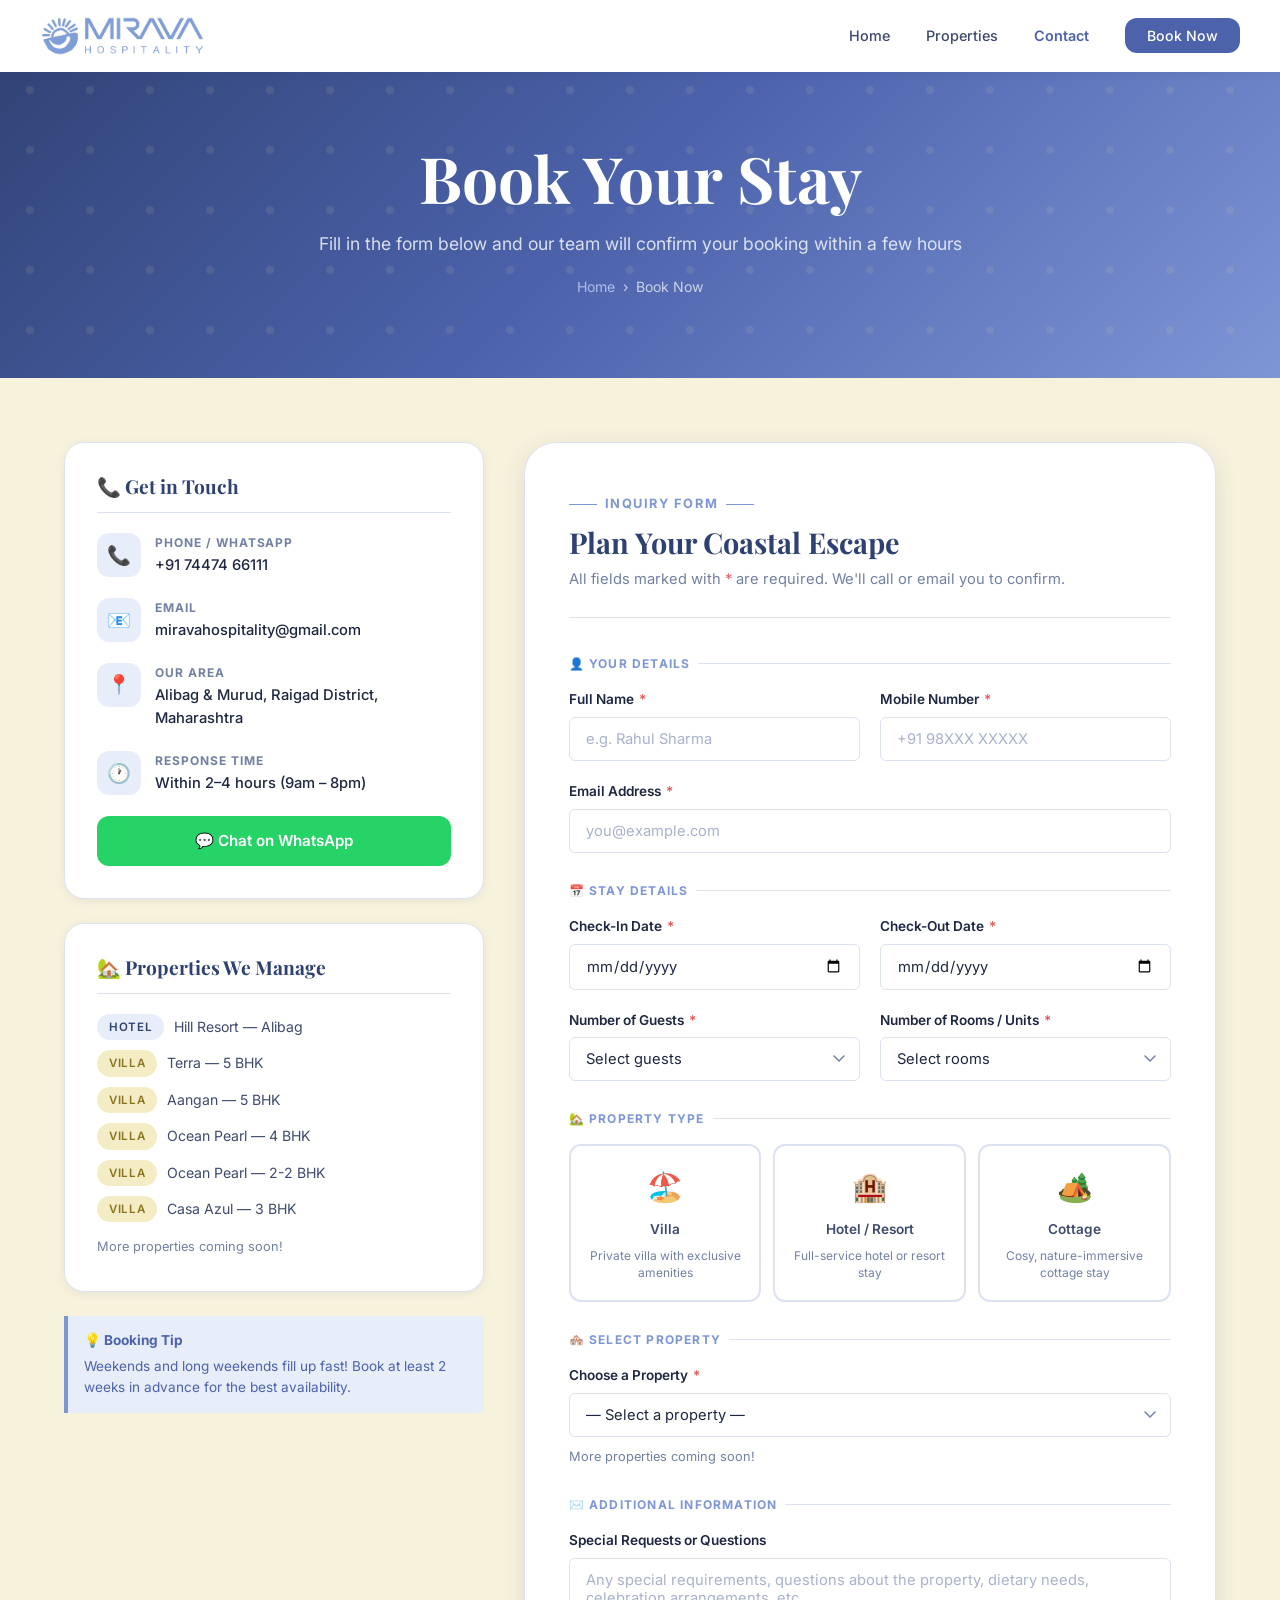
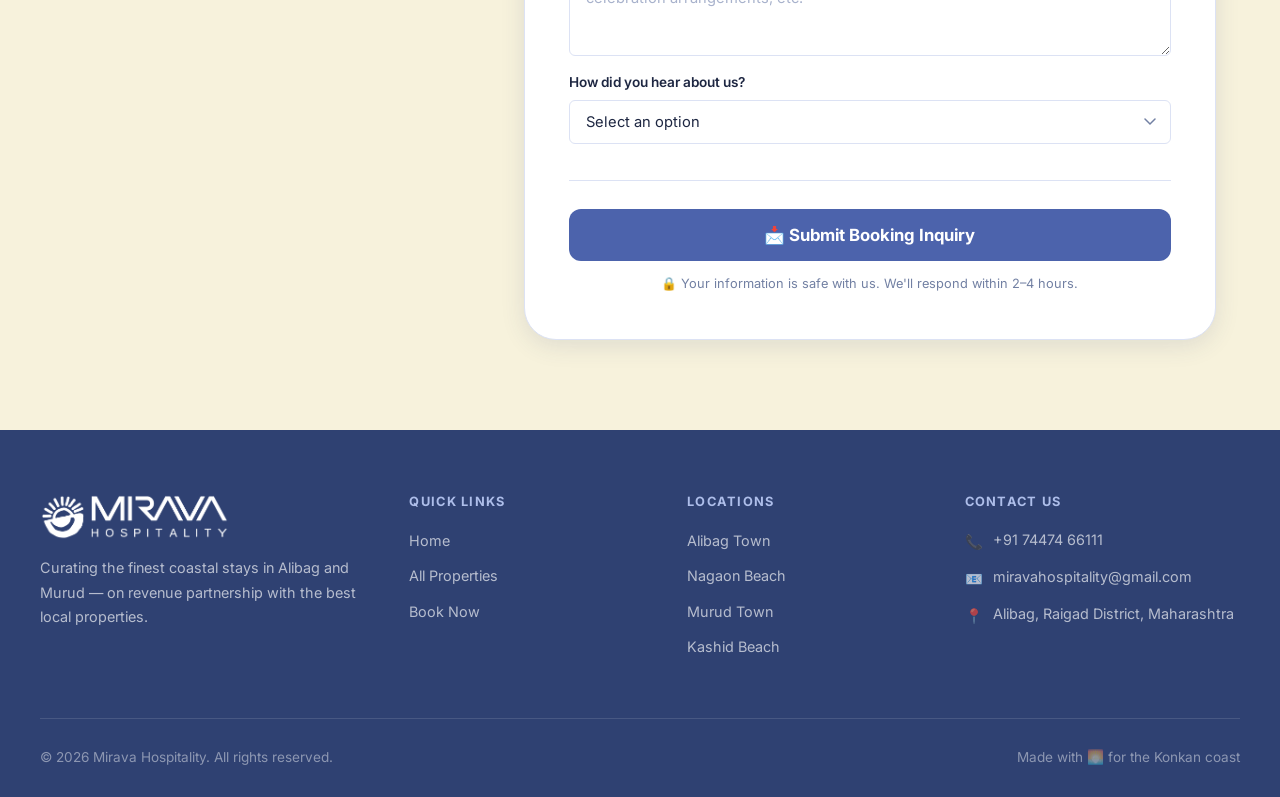
==== contact.html @ 0c1be5bb "Enhance booking form submission with error handling" ====
<!DOCTYPE html>
<html lang="en">
<head>
  <meta charset="UTF-8" />
  <meta name="viewport" content="width=device-width, initial-scale=1.0" />
  <title>Book Your Stay — Mirava Hospitality</title>
  <meta name="description" content="Book your perfect coastal stay in Alibag or Murud. Fill in your details and our team will confirm your booking promptly." />
  <link rel="stylesheet" href="style.css" />
  <style>
    .booking-section { background: var(--sand); padding: 64px 0 90px; }
    .booking-layout { display: grid; grid-template-columns: 1fr 1.65fr; gap: 40px; align-items: start; }

    /* Sidebar */
    .contact-sidebar { position: sticky; top: 100px; }
    .sidebar-card { background: var(--white); border-radius: var(--radius-lg); padding: 32px; border: 1px solid var(--border); box-shadow: var(--shadow-sm); margin-bottom: 24px; }
    .sidebar-card h3 { color: var(--primary); font-size: 1.2rem; margin-bottom: 20px; padding-bottom: 14px; border-bottom: 1px solid var(--border); }
    .contact-detail { display: flex; align-items: flex-start; gap: 14px; margin-bottom: 20px; }
    .contact-detail:last-child { margin-bottom: 0; }
    .contact-detail-icon { width: 44px; height: 44px; background: var(--accent-pale); border-radius: 12px; display: flex; align-items: center; justify-content: center; font-size: 1.2rem; flex-shrink: 0; }
    .contact-detail-text .label { font-size: 0.75rem; font-weight: 700; text-transform: uppercase; letter-spacing: 0.08em; color: var(--text-light); margin-bottom: 2px; }
    .contact-detail-text .value { font-size: 0.92rem; font-weight: 500; color: var(--text-dark); }
    .whatsapp-btn { width: 100%; display: flex; align-items: center; justify-content: center; gap: 10px; padding: 13px; background: #25D366; color: var(--white); border-radius: var(--radius-md); font-weight: 600; font-size: 0.95rem; text-decoration: none; transition: var(--transition); margin-top: 4px; }
    .whatsapp-btn:hover { background: #1EB258; transform: translateY(-2px); }
    .quick-tip { background: var(--accent-pale); border-left: 4px solid var(--accent); border-radius: 0 var(--radius-sm) var(--radius-sm) 0; padding: 14px 16px; font-size: 0.85rem; color: var(--primary-mid); line-height: 1.6; }
    .quick-tip strong { display: block; margin-bottom: 4px; }

    /* Form card */
    .booking-form-card { background: var(--white); border-radius: var(--radius-xl); padding: 44px; border: 1px solid var(--border); box-shadow: var(--shadow-md); }
    .form-header { margin-bottom: 36px; padding-bottom: 24px; border-bottom: 1px solid var(--border); }
    .form-header .section-label { margin-bottom: 10px; }
    .form-header h2 { color: var(--primary); font-size: 1.8rem; margin-bottom: 8px; }
    .form-header p  { color: var(--text-light); font-size: 0.92rem; }
    .form-section-title { font-size: 0.75rem; font-weight: 700; text-transform: uppercase; letter-spacing: 0.1em; color: var(--accent); margin: 28px 0 16px; display: flex; align-items: center; gap: 8px; }
    .form-section-title::after { content: ''; flex: 1; height: 1px; background: var(--border); }
    .form-grid-2 { display: grid; grid-template-columns: 1fr 1fr; gap: 20px; }

    /* Type selector */
    .type-selector { display: grid; grid-template-columns: repeat(3, 1fr); gap: 12px; }
    .type-option input[type="radio"] { display: none; }
    .type-option label { display: flex; flex-direction: column; align-items: center; gap: 8px; padding: 18px 12px; border: 2px solid var(--border); border-radius: var(--radius-md); cursor: pointer; text-align: center; transition: var(--transition); }
    .type-option label .type-icon { font-size: 1.8rem; }
    .type-option label .type-name { font-size: 0.85rem; font-weight: 600; color: var(--text-mid); }
    .type-option label .type-desc { font-size: 0.75rem; color: var(--text-light); line-height: 1.4; }
    .type-option input:checked + label { border-color: var(--primary-mid); background: var(--accent-pale); }
    .type-option input:checked + label .type-name { color: var(--primary-mid); }
    .type-option label:hover { border-color: var(--accent-light); }

    /* Submit */
    .form-submit-area { margin-top: 36px; padding-top: 28px; border-top: 1px solid var(--border); }
    .submit-btn { width: 100%; padding: 16px; background: var(--primary-mid); color: var(--white); border: none; border-radius: var(--radius-md); font-size: 1.05rem; font-weight: 700; cursor: pointer; transition: var(--transition); display: flex; align-items: center; justify-content: center; gap: 10px; font-family: 'Inter', sans-serif; }
    .submit-btn:hover { background: var(--primary); transform: translateY(-2px); box-shadow: 0 8px 24px rgba(47,65,114,0.28); }
    .submit-note { text-align: center; margin-top: 12px; font-size: 0.8rem; color: var(--text-light); }

    /* Success */
    .success-msg { display: none; text-align: center; padding: 48px 24px; }
    .success-msg .icon { font-size: 3.5rem; margin-bottom: 16px; }
    .success-msg h3 { color: var(--primary); margin-bottom: 10px; }
    .success-msg p  { color: var(--text-mid); margin-bottom: 24px; }

    @media (max-width: 900px) {
      .booking-layout { grid-template-columns: 1fr; }
      .contact-sidebar { position: static; }
      .booking-form-card { padding: 28px 24px; }
    }
    @media (max-width: 560px) {
      .form-grid-2 { grid-template-columns: 1fr; }
      .type-selector { grid-template-columns: 1fr; }
    }
  </style>
</head>
<body>

  <!-- NAVBAR -->
  <nav class="navbar solid" id="navbar">
    <div class="navbar-inner">
      <a href="index.html" class="logo">
        <img src="IMG_0646.png" alt="Mirava Hospitality" class="logo-img" />
      </a>
      <ul class="nav-links">
        <li><a href="index.html">Home</a></li>
        <li><a href="properties.html">Properties</a></li>
        <li><a href="contact.html" class="active">Contact</a></li>
        <li><a href="contact.html" class="nav-cta">Book Now</a></li>
      </ul>
      <div class="hamburger" id="hamburger" onclick="toggleMenu()">
        <span></span><span></span><span></span>
      </div>
    </div>
    <div class="mobile-menu" id="mobileMenu">
      <a href="index.html">Home</a>
      <a href="properties.html">Properties</a>
      <a href="contact.html" class="active">Contact</a>
      <a href="contact.html" class="mobile-cta">📅 Book Now</a>
    </div>
  </nav>

  <!-- PAGE HERO -->
  <div class="page-hero">
    <h1>Book Your Stay</h1>
    <p>Fill in the form below and our team will confirm your booking within a few hours</p>
    <div class="breadcrumb">
      <a href="index.html">Home</a> <span>›</span> <span>Book Now</span>
    </div>
  </div>

  <!-- BOOKING SECTION -->
  <section class="booking-section">
    <div class="container">
      <div class="booking-layout">

        <!-- SIDEBAR -->
        <div class="contact-sidebar">
          <div class="sidebar-card">
            <h3>📞 Get in Touch</h3>
            <div class="contact-detail">
              <div class="contact-detail-icon">📞</div>
              <div class="contact-detail-text">
                <div class="label">Phone / WhatsApp</div>
                <div class="value">+91 74474 66111</div>
              </div>
            </div>
            <div class="contact-detail">
              <div class="contact-detail-icon">📧</div>
              <div class="contact-detail-text">
                <div class="label">Email</div>
                <div class="value">miravahospitality@gmail.com</div>
              </div>
            </div>
            <div class="contact-detail">
              <div class="contact-detail-icon">📍</div>
              <div class="contact-detail-text">
                <div class="label">Our Area</div>
                <div class="value">Alibag &amp; Murud, Raigad District, Maharashtra</div>
              </div>
            </div>
            <div class="contact-detail">
              <div class="contact-detail-icon">🕐</div>
              <div class="contact-detail-text">
                <div class="label">Response Time</div>
                <div class="value">Within 2–4 hours (9am – 8pm)</div>
              </div>
            </div>
            <a href="https://wa.me/917447466111" class="whatsapp-btn" target="_blank">💬 Chat on WhatsApp</a>
          </div>

          <div class="sidebar-card">
            <h3>🏡 Properties We Manage</h3>
            <ul style="display:flex;flex-direction:column;gap:10px;">
              <li style="display:flex;align-items:center;gap:10px;font-size:0.88rem;color:var(--text-mid);">
                <span class="badge badge-hotel" style="flex-shrink:0;">Hotel</span> Hill Resort — Alibag
              </li>
              <li style="display:flex;align-items:center;gap:10px;font-size:0.88rem;color:var(--text-mid);">
                <span class="badge badge-villa" style="flex-shrink:0;">Villa</span> Terra — 5 BHK
              </li>
              <li style="display:flex;align-items:center;gap:10px;font-size:0.88rem;color:var(--text-mid);">
                <span class="badge badge-villa" style="flex-shrink:0;">Villa</span> Aangan — 5 BHK
              </li>
              <li style="display:flex;align-items:center;gap:10px;font-size:0.88rem;color:var(--text-mid);">
                <span class="badge badge-villa" style="flex-shrink:0;">Villa</span> Ocean Pearl — 4 BHK
              </li>
              <li style="display:flex;align-items:center;gap:10px;font-size:0.88rem;color:var(--text-mid);">
                <span class="badge badge-villa" style="flex-shrink:0;">Villa</span> Ocean Pearl — 2-2 BHK
              </li>
              <li style="display:flex;align-items:center;gap:10px;font-size:0.88rem;color:var(--text-mid);">
                <span class="badge badge-villa" style="flex-shrink:0;">Villa</span> Casa Azul — 3 BHK
              </li>
            </ul>
            <p style="font-size:0.8rem;color:var(--text-light);margin-top:14px;">More properties coming soon!</p>
          </div>

          <div class="quick-tip">
            <strong>💡 Booking Tip</strong>
            Weekends and long weekends fill up fast! Book at least 2 weeks in advance for the best availability.
          </div>
        </div>

        <!-- BOOKING FORM -->
        <div class="booking-form-card">

          <div id="formView">
            <div class="form-header">
              <div class="section-label">Inquiry Form</div>
              <h2>Plan Your Coastal Escape</h2>
              <p>All fields marked with <span style="color:#e05a5a;">*</span> are required. We'll call or email you to confirm.</p>
            </div>

            <form id="bookingForm" onsubmit="submitForm(event)" novalidate>
              <input type="hidden" name="access_key" value="0123d47a-b207-468d-bb76-3120b3490b09" />
              <input type="hidden" name="subject" value="New Booking Inquiry - Mirava Hospitality" />
              <input type="hidden" name="from_name" value="Mirava Hospitality Website" />
              <input type="checkbox" name="botcheck" style="display:none;" />

              <!-- Personal Details -->
              <div class="form-section-title">👤 Your Details</div>
              <div class="form-grid-2">
                <div class="form-group">
                  <label>Full Name <span class="req">*</span></label>
                  <input type="text" id="fname" placeholder="e.g. Rahul Sharma" required />
                </div>
                <div class="form-group">
                  <label>Mobile Number <span class="req">*</span></label>
                  <input type="tel" id="fmobile" placeholder="+91 98XXX XXXXX" required />
                </div>
              </div>
              <div class="form-group" style="margin-top:20px;">
                <label>Email Address <span class="req">*</span></label>
                <input type="email" id="femail" placeholder="you@example.com" required />
              </div>

              <!-- Stay Details -->
              <div class="form-section-title">📅 Stay Details</div>
              <div class="form-grid-2">
                <div class="form-group">
                  <label>Check-In Date <span class="req">*</span></label>
                  <input type="date" id="fcheckin" required />
                </div>
                <div class="form-group">
                  <label>Check-Out Date <span class="req">*</span></label>
                  <input type="date" id="fcheckout" required />
                </div>
              </div>
              <div class="form-grid-2" style="margin-top:20px;">
                <div class="form-group">
                  <label>Number of Guests <span class="req">*</span></label>
                  <select id="fguests" required>
                    <option value="">Select guests</option>
                    <option>1 Guest</option>
                    <option>2 Guests</option>
                    <option>3 Guests</option>
                    <option>4 Guests</option>
                    <option>5 Guests</option>
                    <option>6 Guests</option>
                    <option>7 Guests</option>
                    <option>8 Guests</option>
                    <option>9–12 Guests</option>
                    <option>13+ Guests</option>
                  </select>
                </div>
                <div class="form-group">
                  <label>Number of Rooms / Units <span class="req">*</span></label>
                  <select id="frooms" required>
                    <option value="">Select rooms</option>
                    <option>1 Room</option>
                    <option>2 Rooms</option>
                    <option>3 Rooms</option>
                    <option>4 Rooms</option>
                    <option>5 Rooms</option>
                    <option>Entire Villa / Cottage</option>
                  </select>
                </div>
              </div>

              <!-- Property Type -->
              <div class="form-section-title">🏡 Property Type</div>
              <div class="type-selector" id="typeSelector">
                <div class="type-option">
                  <input type="radio" name="proptype" id="type-villa" value="Villa" />
                  <label for="type-villa" onclick="filterByType('villa')">
                    <span class="type-icon">🏖️</span>
                    <span class="type-name">Villa</span>
                    <span class="type-desc">Private villa with exclusive amenities</span>
                  </label>
                </div>
                <div class="type-option">
                  <input type="radio" name="proptype" id="type-hotel" value="Hotel / Resort" />
                  <label for="type-hotel" onclick="filterByType('hotel')">
                    <span class="type-icon">🏨</span>
                    <span class="type-name">Hotel / Resort</span>
                    <span class="type-desc">Full-service hotel or resort stay</span>
                  </label>
                </div>
                <div class="type-option">
                  <input type="radio" name="proptype" id="type-cottage" value="Cottage" />
                  <label for="type-cottage" onclick="filterByType('cottage')">
                    <span class="type-icon">🏕️</span>
                    <span class="type-name">Cottage</span>
                    <span class="type-desc">Cosy, nature-immersive cottage stay</span>
                  </label>
                </div>
              </div>

              <!-- Property Selection -->
              <div class="form-section-title">🏘️ Select Property</div>
              <div class="form-group">
                <label>Choose a Property <span class="req">*</span></label>
                <select id="fproperty" required onchange="onPropertyChange()">
                  <option value="">— Select a property —</option>
                  <optgroup label="🏨 Hotels &amp; Resorts" id="grp-hotel">
                    <option value="Hill Resort">Hill Resort — Alibag</option>
                  </optgroup>
                  <optgroup label="🏖️ Villas" id="grp-villa">
                    <option value="Terra - 5 BHK">Terra — 5 BHK Villa</option>
                    <option value="Aangan - 5 BHK">Aangan — 5 BHK Villa</option>
                    <option value="Ocean Pearl - 4 BHK">Ocean Pearl — 4 BHK Villa</option>
                    <option value="Ocean Pearl - 2-2 BHK">Ocean Pearl — 2-2 BHK Villa</option>
                    <option value="Casa Azul - 3 BHK">Casa Azul — 3 BHK Villa</option>
                  </optgroup>
                  <optgroup label="🏕️ Cottages" id="grp-cottage">
                  </optgroup>
                </select>
                <span style="font-size:0.8rem;color:var(--text-light);margin-top:4px;">
                  More properties coming soon!
                </span>
              </div>

              <!-- Additional Info -->
              <div class="form-section-title">✉️ Additional Information</div>
              <div class="form-group">
                <label>Special Requests or Questions</label>
                <textarea id="fmessage" rows="4" placeholder="Any special requirements, questions about the property, dietary needs, celebration arrangements, etc."></textarea>
              </div>
              <div class="form-group" style="margin-top:16px;">
                <label>How did you hear about us?</label>
                <select id="fsource">
                  <option value="">Select an option</option>
                  <option>Google Search</option>
                  <option>Instagram / Facebook</option>
                  <option>Friend / Family Referral</option>
                  <option>MakeMyTrip / Booking.com</option>
                  <option>Other</option>
                </select>
              </div>

              <!-- Submit -->
              <div class="form-submit-area">
                <button type="submit" class="submit-btn">📩 Submit Booking Inquiry</button>
                <p class="submit-note">🔒 Your information is safe with us. We'll respond within 2–4 hours.</p>
              </div>
            </form>
          </div>

          <!-- Success -->
          <div class="success-msg" id="successView">
            <div class="icon">🎉</div>
            <h3>Booking Inquiry Received!</h3>
            <p>Thank you, <strong id="guestName"></strong>! We've received your inquiry and our team will call or email you within 2–4 hours to confirm availability and finalise your booking.</p>
            <a href="properties.html" class="btn btn-outline" style="margin-right:12px;">Browse More Properties</a>
            <a href="index.html" class="btn btn-primary">Back to Home</a>
          </div>

        </div>
      </div>
    </div>
  </section>

  <!-- FOOTER -->
  <footer>
    <div class="footer-grid">
      <div class="footer-brand">
        <div class="logo">
          <img src="IMG_0647.png" alt="Mirava Hospitality" class="logo-img logo-img-footer" />
        </div>
        <p style="margin-top:16px;">Curating the finest coastal stays in Alibag and Murud — on revenue partnership with the best local properties.</p>
      </div>
      <div class="footer-col">
        <h4>Quick Links</h4>
        <ul>
          <li><a href="index.html">Home</a></li>
          <li><a href="properties.html">All Properties</a></li>
          <li><a href="contact.html">Book Now</a></li>
        </ul>
      </div>
      <div class="footer-col">
        <h4>Locations</h4>
        <ul>
          <li><a href="#">Alibag Town</a></li>
          <li><a href="#">Nagaon Beach</a></li>
          <li><a href="#">Murud Town</a></li>
          <li><a href="#">Kashid Beach</a></li>
        </ul>
      </div>
      <div class="footer-col">
        <h4>Contact Us</h4>
        <div class="contact-item"><span>📞</span><span>+91 74474 66111</span></div>
        <div class="contact-item"><span>📧</span><span>miravahospitality@gmail.com</span></div>
        <div class="contact-item"><span>📍</span><span>Alibag, Raigad District, Maharashtra</span></div>
      </div>
    </div>
    <div class="footer-bottom">
      <span>© 2026 Mirava Hospitality. All rights reserved.</span>
      <span>Made with 🌅 for the Konkan coast</span>
    </div>
  </footer>

  <script>
    function toggleMenu() { document.getElementById('mobileMenu').classList.toggle('open'); }

    const today = new Date().toISOString().split('T')[0];
    document.getElementById('fcheckin').min  = today;
    document.getElementById('fcheckout').min = today;
    document.getElementById('fcheckin').addEventListener('change', function() {
      document.getElementById('fcheckout').min = this.value;
      if (document.getElementById('fcheckout').value && document.getElementById('fcheckout').value <= this.value) {
        document.getElementById('fcheckout').value = '';
      }
    });

    function filterByType(type) {
      const sel = document.getElementById('fproperty');
      sel.value = '';
      const hotelGrp   = document.getElementById('grp-hotel');
      const villaGrp   = document.getElementById('grp-villa');
      const cottageGrp = document.getElementById('grp-cottage');
      [hotelGrp, villaGrp, cottageGrp].forEach(g => g.style.display = '');
      if (type === 'hotel')   { villaGrp.style.display = 'none'; cottageGrp.style.display = 'none'; }
      else if (type === 'villa')   { hotelGrp.style.display = 'none'; cottageGrp.style.display = 'none'; }
      else if (type === 'cottage') { hotelGrp.style.display = 'none'; villaGrp.style.display = 'none'; }
    }

    function onPropertyChange() {
      const val = document.getElementById('fproperty').value;
      if (!val) return;
      const hotels = ['Hill Resort'];
      const villas = ['Terra - 5 BHK', 'Aangan - 5 BHK', 'Ocean Pearl - 4 BHK', 'Ocean Pearl - 2-2 BHK', 'Casa Azul - 3 BHK'];
      if (hotels.includes(val)) document.getElementById('type-hotel').checked = true;
      else if (villas.includes(val)) document.getElementById('type-villa').checked = true;
    }

    // Pre-select from URL param
    const params = new URLSearchParams(window.location.search);
    const propParam = params.get('property');
    if (propParam) {
      const map = {
        'hill-resort': 'Hill Resort',
        'terra': 'Terra - 5 BHK',
        'aangan': 'Aangan - 5 BHK',
        'ocean-pearl-4bhk': 'Ocean Pearl - 4 BHK',
        'ocean-pearl-2bhk': 'Ocean Pearl - 2-2 BHK',
        'casa-azul': 'Casa Azul - 3 BHK'
      };
      const propName = map[propParam];
      if (propName) { document.getElementById('fproperty').value = propName; onPropertyChange(); }
    }

    function submitForm(e) {
      e.preventDefault();
      const required = ['fname','fmobile','femail','fcheckin','fcheckout','fguests','frooms','fproperty'];
      let valid = true;
      required.forEach(id => {
        const el = document.getElementById(id);
        if (!el.value.trim()) {
          el.style.borderColor = '#e05a5a';
          el.style.boxShadow   = '0 0 0 3px rgba(224,90,90,0.12)';
          valid = false;
          el.addEventListener('input', () => { el.style.borderColor = ''; el.style.boxShadow = ''; }, { once: true });
        }
      });
      if (!document.querySelector('input[name="proptype"]:checked')) {
        document.getElementById('typeSelector').style.outline = '2px solid #e05a5a';
        valid = false;
      }
      if (!valid) {
        const firstError = document.querySelector('input[style*="e05a5a"], select[style*="e05a5a"]');
        if (firstError) firstError.scrollIntoView({ behavior: 'smooth', block: 'center' });
        return;
      }

      const form = document.getElementById('bookingForm');
      const submitBtn = form.querySelector('.submit-btn');
      const originalBtnText = submitBtn.innerHTML;
      submitBtn.innerHTML = '⏳ Sending...';
      submitBtn.disabled = true;

      const formData = new FormData(form);
      formData.append('Full Name', document.getElementById('fname').value);
      formData.append('Mobile Number', document.getElementById('fmobile').value);
      formData.append('Email Address', document.getElementById('femail').value);
      formData.append('Check-In Date', document.getElementById('fcheckin').value);
      formData.append('Check-Out Date', document.getElementById('fcheckout').value);
      formData.append('Number of Guests', document.getElementById('fguests').value);
      formData.append('Number of Rooms / Units', document.getElementById('frooms').value);
      formData.append('Property Type', document.querySelector('input[name="proptype"]:checked').value);
      formData.append('Property', document.getElementById('fproperty').value);
      formData.append('Special Requests', document.getElementById('fmessage').value);
      formData.append('How they heard about us', document.getElementById('fsource').value);

      fetch('https://api.web3forms.com/submit', {
        method: 'POST',
        headers: { 'Accept': 'application/json' },
        body: formData
      })
      .then(res => res.json())
      .then(data => {
        if (data.success) {
          const name = document.getElementById('fname').value.split(' ')[0];
          document.getElementById('guestName').textContent = name;
          document.getElementById('formView').style.display = 'none';
          document.getElementById('successView').style.display = 'block';
          window.scrollTo({ top: document.querySelector('.booking-form-card').offsetTop - 100, behavior: 'smooth' });
        } else {
          alert('Something went wrong sending your inquiry. Please try again or contact us directly on WhatsApp.');
          submitBtn.innerHTML = originalBtnText;
          submitBtn.disabled = false;
        }
      })
      .catch(() => {
        alert('Something went wrong sending your inquiry. Please try again or contact us directly on WhatsApp.');
        submitBtn.innerHTML = originalBtnText;
        submitBtn.disabled = false;
      });
    }
  </script>
</body>
</html>
---- style.css ----
/* ============================================
   MIRAVA HOSPITALITY — SHARED STYLESHEET
   Coastal Sunrise Theme (Periwinkle & Butter)
============================================ */

@import url('https://fonts.googleapis.com/css2?family=Playfair+Display:ital,wght@0,400;0,600;0,700;1,400&family=Inter:wght@300;400;500;600&display=swap');

/* ── CSS Variables ── */
:root {
  --primary:        #2F4172;   /* deep indigo-blue */
  --primary-mid:    #4C63AC;   /* rich periwinkle */
  --primary-light:  #7E96D6;   /* logo periwinkle */
  --accent:         #7E96D6;   /* logo periwinkle */
  --accent-light:   #AEBEEA;
  --accent-pale:    #E8EDFA;
  --sand:           #F7F2DC;   /* light butter */
  --sand-dark:      #EDE4AB;   /* logo butter background */
  --gold:           #C9A84C;
  --gold-light:     #E8D5A0;
  --white:          #FFFFFF;
  --text-dark:      #1E2742;
  --text-mid:       #3E4A6E;
  --text-light:     #7280A3;
  --border:         #DCE2F4;
  --shadow-sm:      0 2px 8px rgba(47,65,114,0.08);
  --shadow-md:      0 6px 24px rgba(47,65,114,0.12);
  --shadow-lg:      0 12px 48px rgba(47,65,114,0.18);
  --radius-sm:      6px;
  --radius-md:      12px;
  --radius-lg:      20px;
  --radius-xl:      32px;
  --transition:     all 0.3s ease;
}

/* ── Reset ── */
*, *::before, *::after { box-sizing: border-box; margin: 0; padding: 0; }
html { scroll-behavior: smooth; font-size: 16px; }
body {
  font-family: 'Inter', sans-serif;
  color: var(--text-dark);
  background: var(--white);
  line-height: 1.6;
  -webkit-font-smoothing: antialiased;
}
img { max-width: 100%; display: block; }
a { text-decoration: none; color: inherit; }
ul { list-style: none; }
button { cursor: pointer; border: none; background: none; font-family: inherit; }

/* ── Typography ── */
h1, h2, h3, h4 { font-family: 'Playfair Display', serif; line-height: 1.2; }
h1 { font-size: clamp(2.4rem, 5vw, 4rem); }
h2 { font-size: clamp(1.8rem, 3.5vw, 2.8rem); }
h3 { font-size: clamp(1.2rem, 2vw, 1.6rem); }
h4 { font-size: 1.1rem; }
p  { color: var(--text-mid); line-height: 1.75; }

/* ── Utility ── */
.container { max-width: 1200px; margin: 0 auto; padding: 0 24px; }
.section    { padding: 90px 0; }
.section-sm { padding: 60px 0; }
.text-center { text-align: center; }
.badge {
  display: inline-block;
  padding: 4px 12px;
  border-radius: 100px;
  font-size: 0.72rem;
  font-weight: 600;
  letter-spacing: 0.06em;
  text-transform: uppercase;
}
.badge-villa   { background: #F3ECC5; color: #8A7420; }
.badge-hotel   { background: var(--accent-pale); color: var(--primary); }
.badge-cottage { background: #FDE8D0; color: #7A3B1E; }

/* ── Buttons ── */
.btn {
  display: inline-flex;
  align-items: center;
  gap: 8px;
  padding: 13px 28px;
  border-radius: var(--radius-md);
  font-size: 0.95rem;
  font-weight: 600;
  transition: var(--transition);
  white-space: nowrap;
}
.btn-primary {
  background: var(--primary-mid);
  color: var(--white);
}
.btn-primary:hover {
  background: var(--primary);
  transform: translateY(-2px);
  box-shadow: var(--shadow-md);
}
.btn-outline {
  background: transparent;
  color: var(--primary-mid);
  border: 2px solid var(--primary-mid);
}
.btn-outline:hover {
  background: var(--primary-mid);
  color: var(--white);
  transform: translateY(-2px);
}
.btn-white {
  background: var(--white);
  color: var(--primary-mid);
}
.btn-white:hover {
  background: var(--accent-pale);
  transform: translateY(-2px);
  box-shadow: var(--shadow-md);
}
.btn-gold {
  background: var(--gold);
  color: var(--white);
}
.btn-gold:hover {
  background: #a8862a;
  transform: translateY(-2px);
  box-shadow: 0 6px 20px rgba(201,168,76,0.35);
}

/* ── Navbar ── */
.navbar {
  position: fixed;
  top: 0; left: 0; right: 0;
  z-index: 1000;
  padding: 0 24px;
  transition: var(--transition);
}
.navbar.transparent {
  background: transparent;
}
.navbar.scrolled, .navbar.solid {
  background: var(--white);
  box-shadow: var(--shadow-sm);
}
.navbar-inner {
  max-width: 1200px;
  margin: 0 auto;
  display: flex;
  align-items: center;
  justify-content: space-between;
  height: 72px;
}
.logo {
  display: flex;
  align-items: center;
  gap: 10px;
  font-family: 'Playfair Display', serif;
  font-size: 1.35rem;
  font-weight: 700;
}
.logo-img {
  height: 40px;
  width: auto;
  display: block;
}
.logo-img-footer { height: 46px; }
@media (max-width: 480px) {
  .logo-img { height: 32px; }
}
.logo-icon {
  width: 40px; height: 40px;
  background: var(--primary-mid);
  border-radius: 50%;
  display: flex;
  align-items: center;
  justify-content: center;
  font-size: 1.1rem;
  flex-shrink: 0;
}
.navbar.transparent .logo { color: var(--white); }
.navbar.transparent .logo-icon { background: rgba(255,255,255,0.2); }
.navbar.scrolled .logo,
.navbar.solid .logo   { color: var(--primary); }

.nav-links {
  display: flex;
  align-items: center;
  gap: 36px;
}
.nav-links a {
  font-size: 0.9rem;
  font-weight: 500;
  transition: var(--transition);
}
.navbar.transparent .nav-links a { color: rgba(255,255,255,0.9); }
.navbar.transparent .nav-links a:hover { color: var(--white); }
.navbar.scrolled .nav-links a,
.navbar.solid .nav-links a   { color: var(--text-mid); }
.navbar.scrolled .nav-links a:hover,
.navbar.solid .nav-links a:hover { color: var(--primary-mid); }
.nav-links a.active { color: var(--primary-mid) !important; font-weight: 600; }
.navbar.transparent .nav-links a.active { color: var(--white) !important; text-decoration: underline; text-underline-offset: 4px; }

.nav-cta {
  padding: 9px 22px !important;
  font-size: 0.88rem !important;
}
.navbar.transparent .nav-cta {
  background: rgba(255,255,255,0.18);
  color: var(--white) !important;
  border: 1.5px solid rgba(255,255,255,0.5);
  border-radius: var(--radius-md);
}
.navbar.transparent .nav-cta:hover {
  background: rgba(255,255,255,0.3);
}
.navbar.scrolled .nav-cta,
.navbar.solid .nav-cta {
  background: var(--primary-mid);
  color: var(--white) !important;
  border-radius: var(--radius-md);
}
.navbar.scrolled .nav-cta:hover,
.navbar.solid .nav-cta:hover { background: var(--primary); }

/* Hamburger */
.hamburger {
  display: none;
  flex-direction: column;
  gap: 5px;
  padding: 6px;
  cursor: pointer;
}
.hamburger span {
  display: block;
  width: 24px; height: 2px;
  border-radius: 2px;
  transition: var(--transition);
}
.navbar.transparent .hamburger span { background: var(--white); }
.navbar.scrolled .hamburger span,
.navbar.solid .hamburger span    { background: var(--primary); }

/* Mobile Menu */
.mobile-menu {
  display: none;
  flex-direction: column;
  background: var(--white);
  padding: 24px;
  gap: 4px;
  border-top: 1px solid var(--border);
}
.mobile-menu a {
  padding: 12px 16px;
  color: var(--text-mid);
  font-weight: 500;
  border-radius: var(--radius-sm);
  transition: var(--transition);
}
.mobile-menu a:hover { background: var(--accent-pale); color: var(--primary-mid); }
.mobile-menu a.active { background: var(--accent-pale); color: var(--primary-mid); font-weight: 600; }
.mobile-menu .mobile-cta {
  margin-top: 12px;
  background: var(--primary-mid);
  color: var(--white) !important;
  text-align: center;
  border-radius: var(--radius-md);
}

/* ── Page Hero (for inner pages) ── */
.page-hero {
  background: linear-gradient(135deg, var(--primary) 0%, var(--primary-mid) 50%, var(--primary-light) 100%);
  padding: 140px 24px 80px;
  text-align: center;
  position: relative;
  overflow: hidden;
}
.page-hero::before {
  content: '';
  position: absolute;
  inset: 0;
  background: url("data:image/svg+xml,%3Csvg width='60' height='60' viewBox='0 0 60 60' xmlns='http://www.w3.org/2000/svg'%3E%3Cg fill='none' fill-rule='evenodd'%3E%3Cg fill='%23EDE4AB' fill-opacity='0.1'%3E%3Ccircle cx='30' cy='30' r='4'/%3E%3C/g%3E%3C/g%3E%3C/svg%3E");
}
.page-hero h1 { color: var(--white); position: relative; z-index: 1; }
.page-hero p  { color: rgba(255,255,255,0.8); margin-top: 12px; font-size: 1.1rem; position: relative; z-index: 1; }
.breadcrumb {
  display: flex;
  align-items: center;
  justify-content: center;
  gap: 8px;
  margin-top: 16px;
  font-size: 0.88rem;
  color: rgba(255,255,255,0.7);
  position: relative; z-index: 1;
}
.breadcrumb a { color: var(--accent-light); }
.breadcrumb a:hover { color: var(--white); }

/* ── Section Headers ── */
.section-label {
  display: inline-flex;
  align-items: center;
  gap: 8px;
  font-size: 0.8rem;
  font-weight: 700;
  letter-spacing: 0.12em;
  text-transform: uppercase;
  color: var(--accent);
  margin-bottom: 14px;
}
.section-label::before,
.section-label::after {
  content: '';
  display: block;
  width: 28px; height: 1.5px;
  background: var(--accent);
}
.section-title { color: var(--primary); margin-bottom: 14px; }
.section-sub   { color: var(--text-light); font-size: 1.05rem; max-width: 560px; }
.section-sub.center { margin: 0 auto; }

/* ── Property Cards ── */
.property-card {
  background: var(--white);
  border-radius: var(--radius-lg);
  overflow: hidden;
  box-shadow: var(--shadow-sm);
  transition: var(--transition);
  border: 1px solid var(--border);
}
.property-card:hover {
  transform: translateY(-6px);
  box-shadow: var(--shadow-lg);
}
.property-card-img {
  position: relative;
  height: 220px;
  overflow: hidden;
}
.property-card-img .img-bg {
  width: 100%; height: 100%;
  transition: transform 0.5s ease;
}
.property-card:hover .img-bg { transform: scale(1.05); }
.property-card-img .badge-overlay {
  position: absolute;
  top: 16px; left: 16px;
}
.property-card-img .rating-overlay {
  position: absolute;
  top: 16px; right: 16px;
  background: rgba(0,0,0,0.55);
  color: var(--white);
  padding: 4px 10px;
  border-radius: 100px;
  font-size: 0.8rem;
  font-weight: 600;
  display: flex;
  align-items: center;
  gap: 4px;
}
.property-card-body { padding: 20px; }
.property-card-body h3 {
  color: var(--primary);
  font-size: 1.15rem;
  margin-bottom: 4px;
}
.property-card-body .location {
  display: flex;
  align-items: center;
  gap: 5px;
  color: var(--text-light);
  font-size: 0.85rem;
  margin-bottom: 10px;
}
.property-card-body p {
  font-size: 0.88rem;
  color: var(--text-light);
  line-height: 1.6;
  margin-bottom: 16px;
  display: -webkit-box;
  -webkit-line-clamp: 2;
  -webkit-box-orient: vertical;
  overflow: hidden;
}
.property-card-footer {
  display: flex;
  align-items: center;
  justify-content: space-between;
  padding-top: 14px;
  border-top: 1px solid var(--border);
}
.property-card-footer .price {
  font-family: 'Playfair Display', serif;
  font-size: 1.1rem;
  color: var(--primary);
  font-weight: 700;
}
.property-card-footer .price span {
  font-family: 'Inter', sans-serif;
  font-size: 0.8rem;
  font-weight: 400;
  color: var(--text-light);
}

/* ── Property image gradients (by type) ── */
.img-bg-hotel   { background: linear-gradient(135deg, #2F4172 0%, #4C63AC 50%, #7E96D6 100%); }
.img-bg-villa   { background: linear-gradient(135deg, #1D3557 0%, #34618F 50%, #5E8FC2 100%); }
.img-bg-cottage { background: linear-gradient(135deg, #4A2C0A 0%, #7D4F1A 50%, #B07B3E 100%); }
.img-inner {
  width: 100%; height: 100%;
  display: flex;
  align-items: center;
  justify-content: center;
  position: relative;
}
.img-inner::before {
  content: '';
  position: absolute;
  inset: 0;
  background: url("data:image/svg+xml,%3Csvg width='100' height='100' viewBox='0 0 100 100' xmlns='http://www.w3.org/2000/svg'%3E%3Ccircle cx='50' cy='50' r='30' fill='rgba(255,255,255,0.04)'/%3E%3Ccircle cx='50' cy='50' r='15' fill='rgba(255,255,255,0.04)'/%3E%3C/svg%3E") repeat;
}
.img-icon { font-size: 3.5rem; position: relative; z-index: 1; opacity: 0.85; }

/* ── Footer ── */
footer {
  background: var(--primary);
  color: var(--white);
  padding: 64px 24px 28px;
}
.footer-grid {
  max-width: 1200px;
  margin: 0 auto;
  display: grid;
  grid-template-columns: 1.4fr 1fr 1fr 1.2fr;
  gap: 48px;
  padding-bottom: 48px;
  border-bottom: 1px solid rgba(255,255,255,0.12);
}
.footer-brand .logo { color: var(--white); margin-bottom: 16px; }
.footer-brand .logo-icon { background: rgba(255,255,255,0.15); }
.footer-brand p {
  color: rgba(255,255,255,0.65);
  font-size: 0.9rem;
  line-height: 1.7;
}
.footer-col h4 {
  font-family: 'Inter', sans-serif;
  font-size: 0.8rem;
  font-weight: 700;
  letter-spacing: 0.1em;
  text-transform: uppercase;
  color: var(--accent-light);
  margin-bottom: 18px;
}
.footer-col ul li { margin-bottom: 10px; }
.footer-col ul a {
  color: rgba(255,255,255,0.65);
  font-size: 0.9rem;
  transition: var(--transition);
}
.footer-col ul a:hover { color: var(--white); }
.footer-col .contact-item {
  display: flex;
  align-items: flex-start;
  gap: 10px;
  color: rgba(255,255,255,0.65);
  font-size: 0.9rem;
  margin-bottom: 12px;
}
.footer-col .contact-item span:first-child { flex-shrink: 0; margin-top: 2px; }
.footer-bottom {
  max-width: 1200px;
  margin: 28px auto 0;
  display: flex;
  align-items: center;
  justify-content: space-between;
  font-size: 0.85rem;
  color: rgba(255,255,255,0.45);
  flex-wrap: wrap;
  gap: 12px;
}
.footer-bottom a { color: rgba(255,255,255,0.6); }
.footer-bottom a:hover { color: var(--white); }

/* ── Forms ── */
.form-group {
  display: flex;
  flex-direction: column;
  gap: 6px;
}
.form-group label {
  font-size: 0.85rem;
  font-weight: 600;
  color: var(--text-dark);
}
.form-group label .req { color: #e05a5a; margin-left: 2px; }
.form-group input,
.form-group select,
.form-group textarea {
  width: 100%;
  padding: 12px 16px;
  border: 1.5px solid var(--border);
  border-radius: var(--radius-sm);
  font-family: 'Inter', sans-serif;
  font-size: 0.92rem;
  color: var(--text-dark);
  background: var(--white);
  transition: var(--transition);
  outline: none;
  appearance: none;
}
.form-group input:focus,
.form-group select:focus,
.form-group textarea:focus {
  border-color: var(--accent);
  box-shadow: 0 0 0 3px rgba(126,150,214,0.18);
}
.form-group input::placeholder,
.form-group textarea::placeholder { color: #A8B2CC; }
.form-group select { background-image: url("data:image/svg+xml,%3Csvg xmlns='http://www.w3.org/2000/svg' width='12' height='8' viewBox='0 0 12 8'%3E%3Cpath d='M1 1l5 5 5-5' stroke='%237280A3' stroke-width='1.5' fill='none' stroke-linecap='round'/%3E%3C/svg%3E"); background-repeat: no-repeat; background-position: right 14px center; padding-right: 40px; }
.form-row { display: grid; grid-template-columns: 1fr 1fr; gap: 20px; }

/* Radio group for type selection */
.radio-group {
  display: flex;
  gap: 12px;
  flex-wrap: wrap;
}
.radio-option {
  flex: 1;
  min-width: 100px;
}
.radio-option input[type="radio"] { display: none; }
.radio-option label {
  display: flex;
  align-items: center;
  justify-content: center;
  gap: 6px;
  padding: 11px 16px;
  border: 1.5px solid var(--border);
  border-radius: var(--radius-sm);
  cursor: pointer;
  font-size: 0.9rem;
  font-weight: 500;
  color: var(--text-mid);
  transition: var(--transition);
}
.radio-option input[type="radio"]:checked + label {
  background: var(--accent-pale);
  border-color: var(--accent);
  color: var(--primary-mid);
}
.radio-option label:hover { border-color: var(--accent-light); }

/* ── Responsive ── */
@media (max-width: 1024px) {
  .footer-grid { grid-template-columns: 1fr 1fr; }
}
@media (max-width: 768px) {
  .section    { padding: 64px 0; }
  .nav-links  { display: none; }
  .hamburger  { display: flex; }
  .mobile-menu.open { display: flex; }
  .footer-grid { grid-template-columns: 1fr; gap: 32px; }
  .footer-bottom { flex-direction: column; text-align: center; }
  .form-row { grid-template-columns: 1fr; }
}
@media (max-width: 480px) {
  .container { padding: 0 16px; }
  .btn { padding: 11px 20px; font-size: 0.88rem; }
}
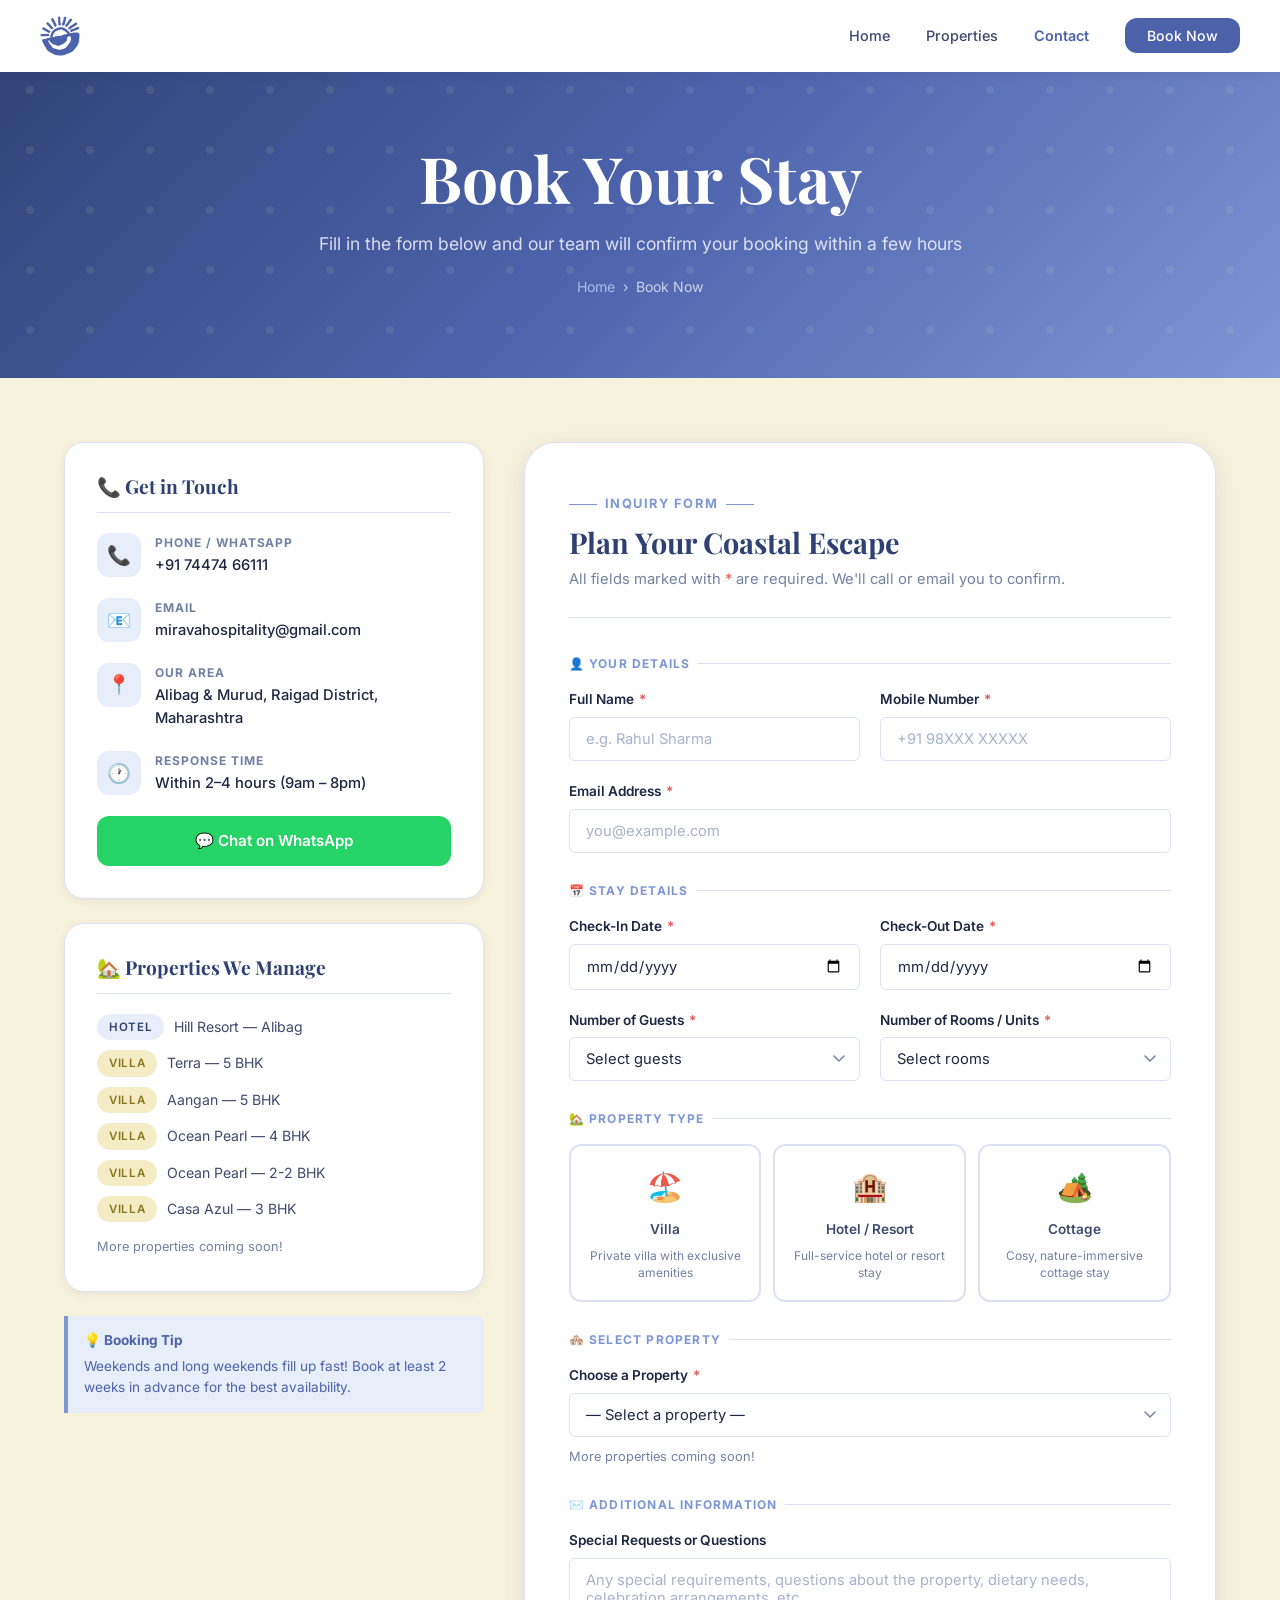
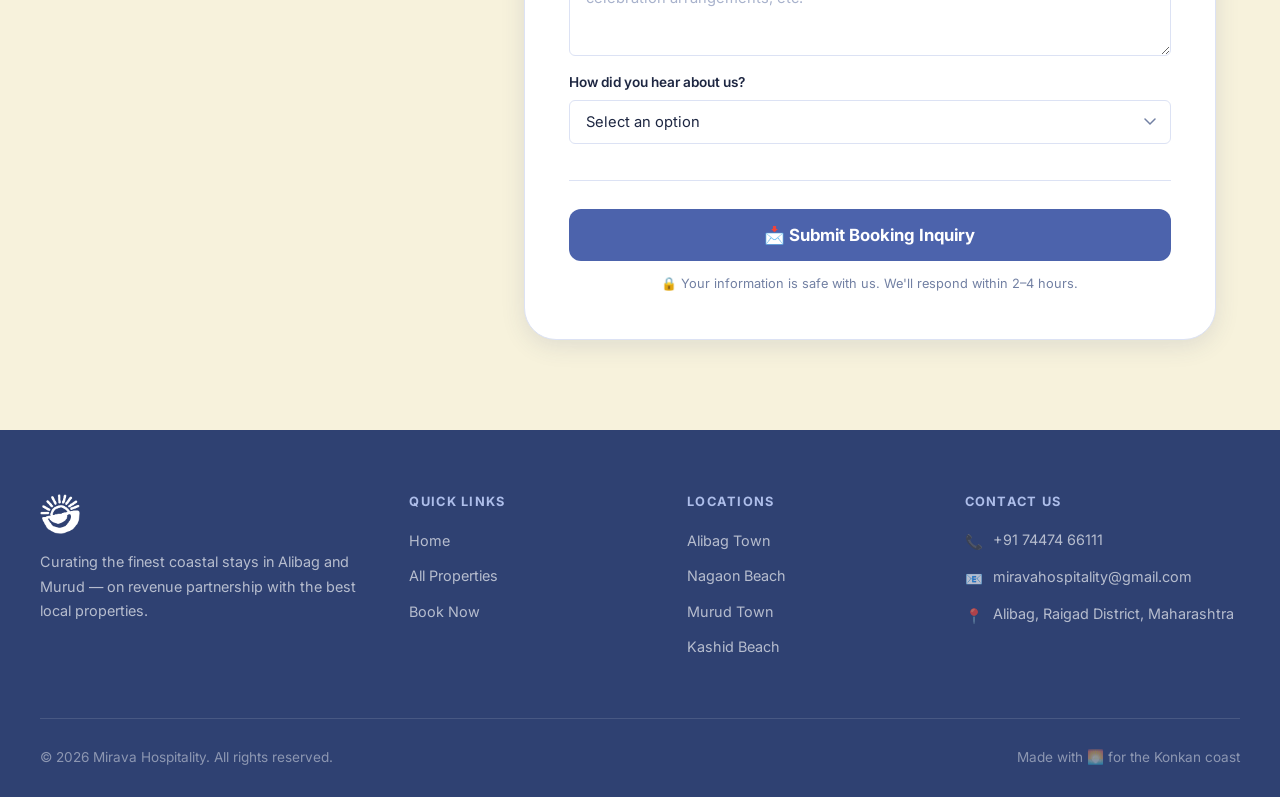
==== commit 6f79eb22: "Replace logo images in contact.html" ====
--- a/contact.html
+++ b/contact.html
@@ -74,7 +74,7 @@
   <nav class="navbar solid" id="navbar">
     <div class="navbar-inner">
       <a href="index.html" class="logo">
-        <img src="IMG_0646.png" alt="Mirava Hospitality" class="logo-img" />
+        <img src="logo-icon-blue.png" alt="Mirava Hospitality" class="logo-img logo-icon-nav" />
       </a>
       <ul class="nav-links">
         <li><a href="index.html">Home</a></li>
@@ -348,7 +348,7 @@
     <div class="footer-grid">
       <div class="footer-brand">
         <div class="logo">
-          <img src="IMG_0647.png" alt="Mirava Hospitality" class="logo-img logo-img-footer" />
+          <img src="logo-icon-white.png" alt="Mirava Hospitality" class="logo-img logo-icon-footer" />
         </div>
         <p style="margin-top:16px;">Curating the finest coastal stays in Alibag and Murud — on revenue partnership with the best local properties.</p>
       </div>
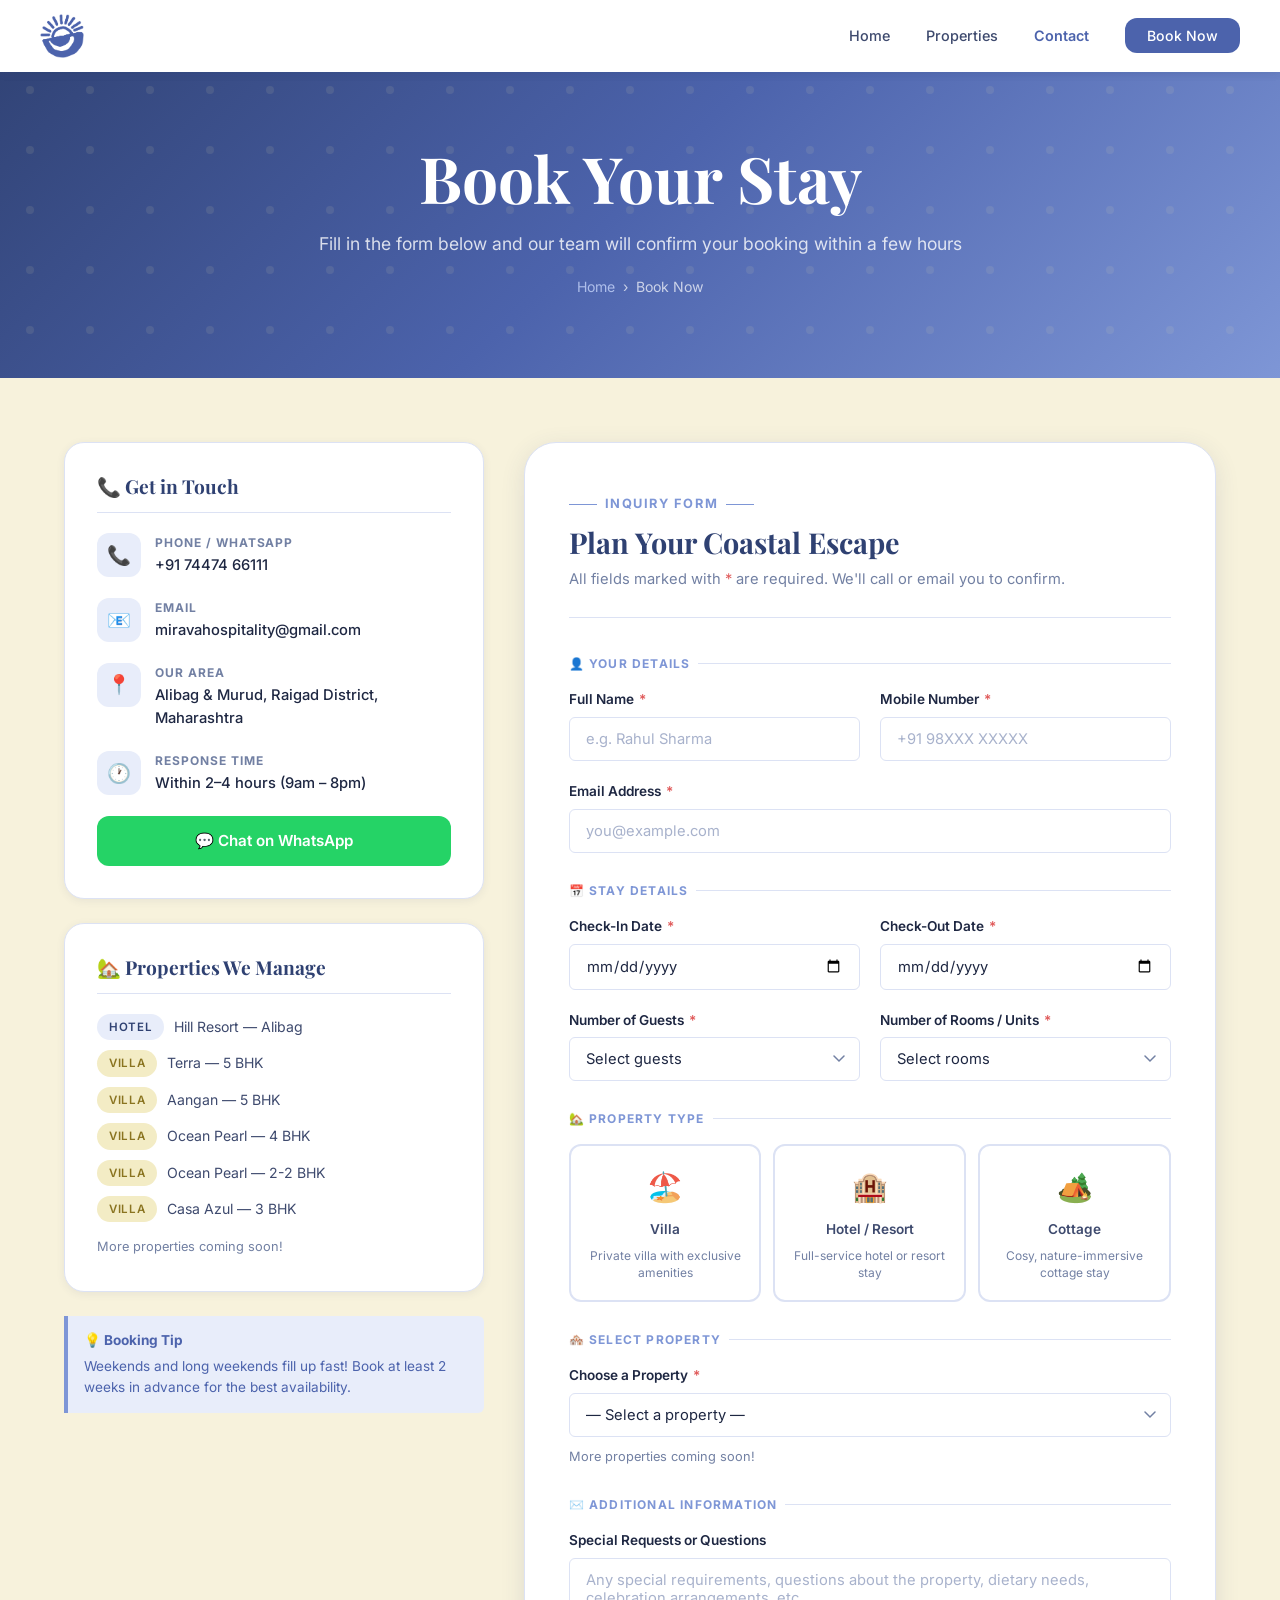
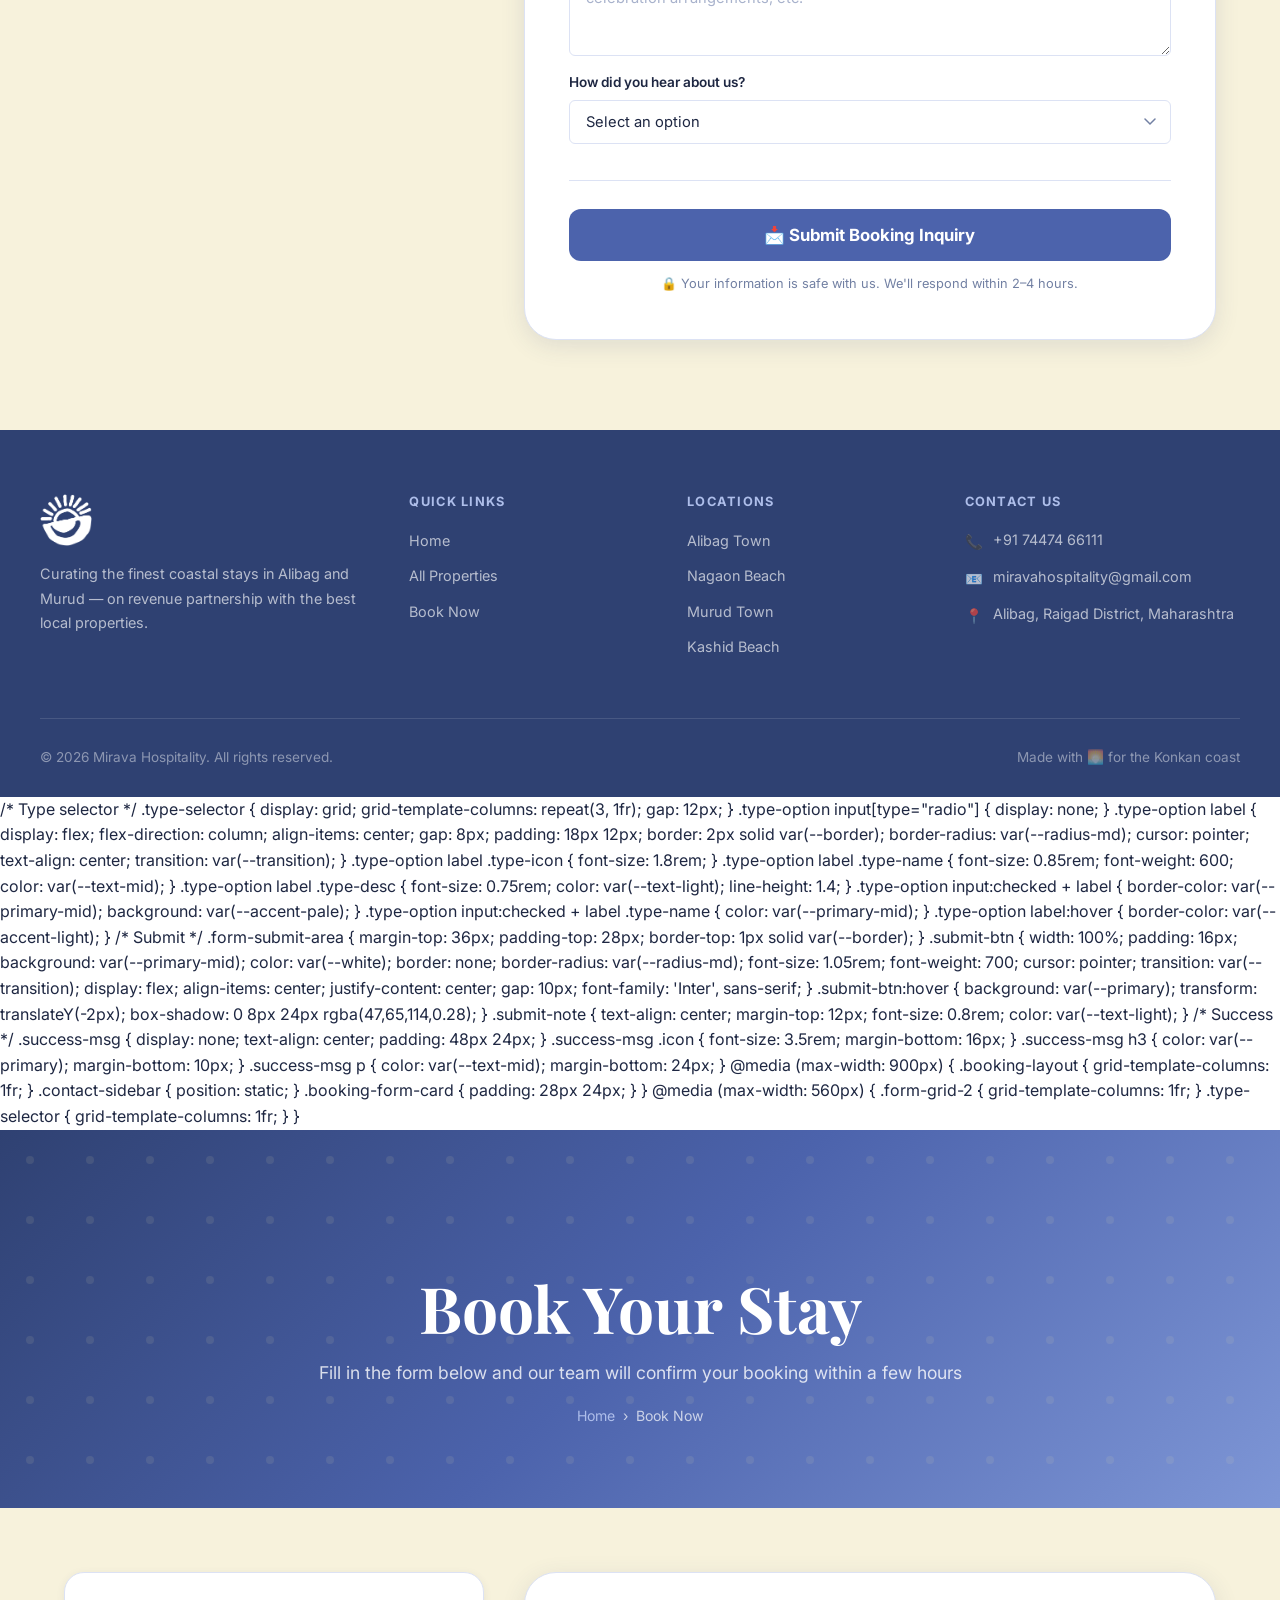
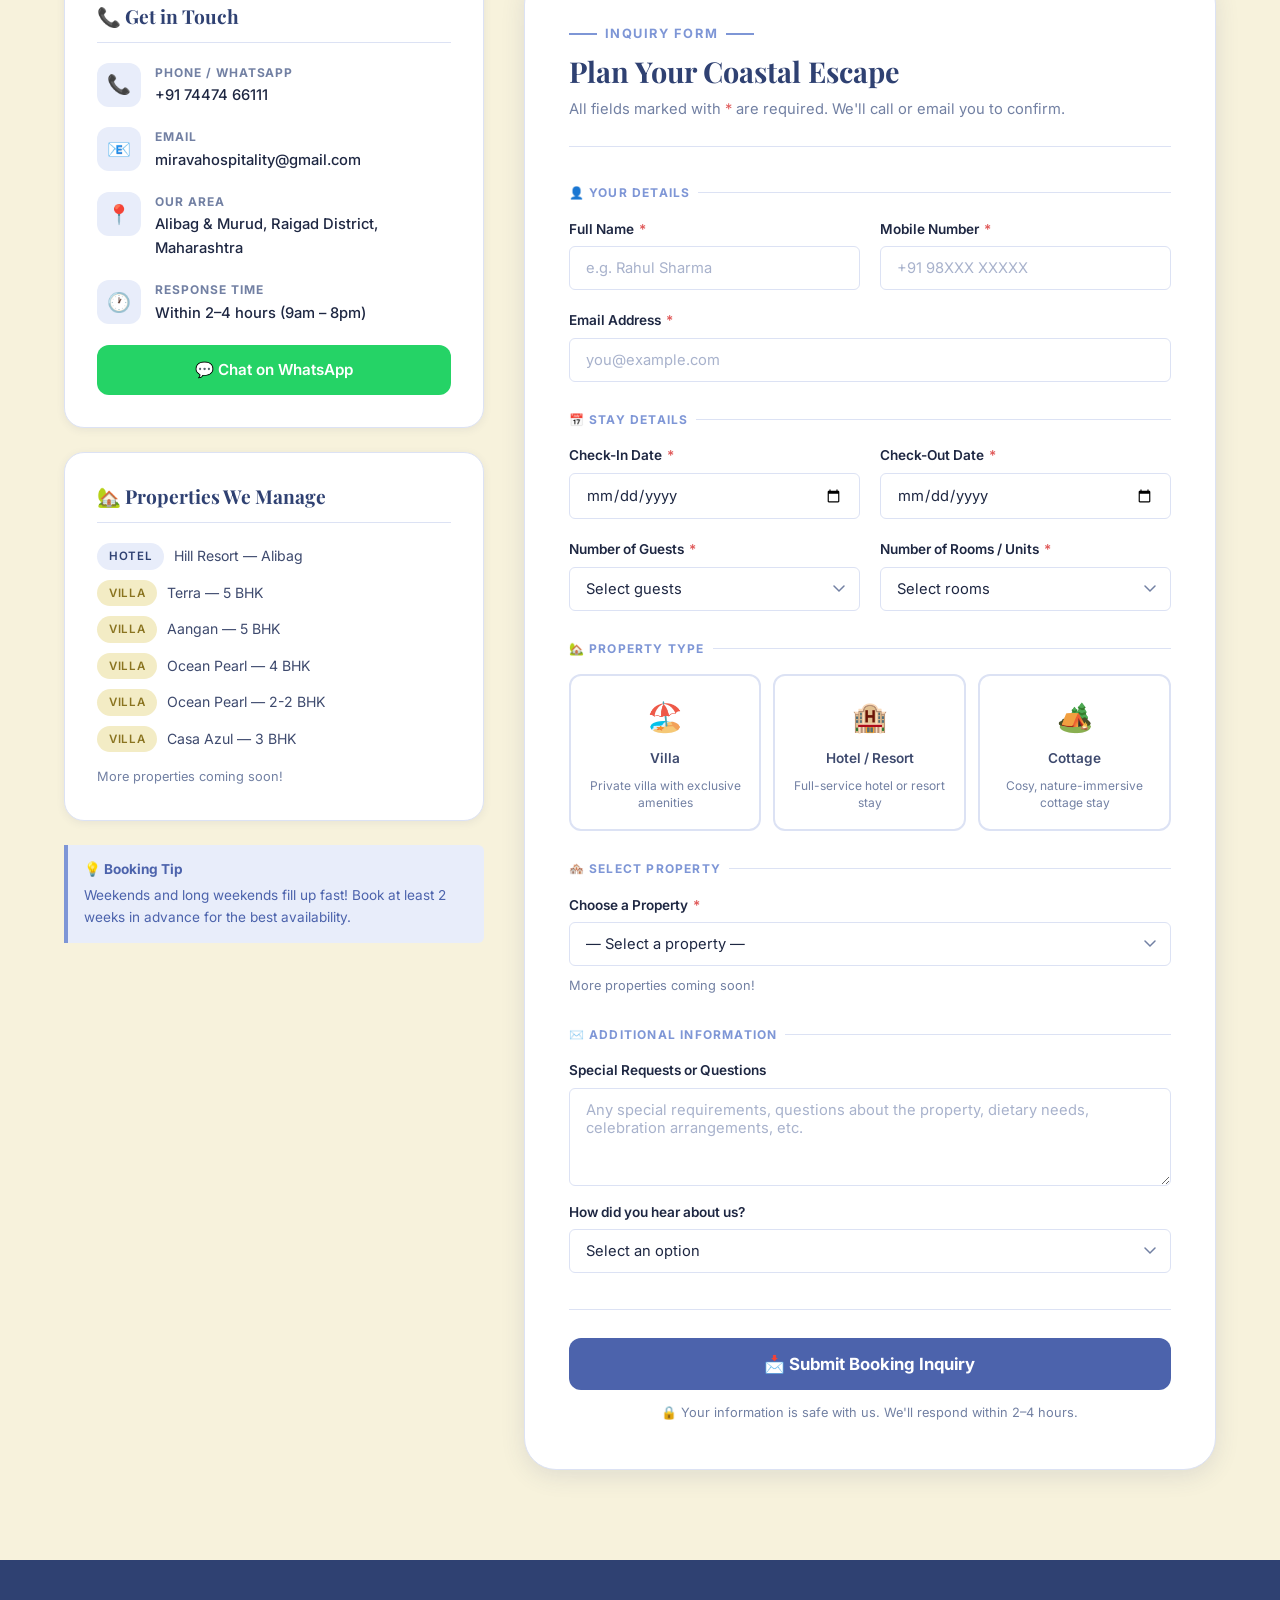
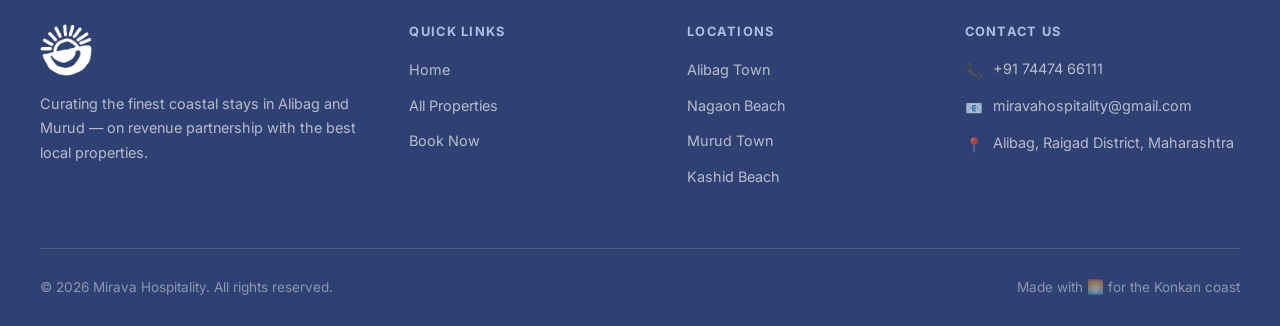
==== commit dc2e2f05: "Add favicon links to contact.html Added favicon links for the website." ====
--- a/contact.html
+++ b/contact.html
@@ -5,6 +5,9 @@
   <meta name="viewport" content="width=device-width, initial-scale=1.0" />
   <title>Book Your Stay — Mirava Hospitality</title>
   <meta name="description" content="Book your perfect coastal stay in Alibag or Murud. Fill in your details and our team will confirm your booking promptly." />
+  <link rel="icon" type="image/x-icon" href="favicon.ico" />
+  <link rel="icon" type="image/png" sizes="32x32" href="favicon-32x32.png" />
+  <link rel="apple-touch-icon" sizes="180x180" href="apple-touch-icon.png" />
   <link rel="stylesheet" href="style.css" />
   <style>
     .booking-section { background: var(--sand); padding: 64px 0 90px; }
@@ -501,4 +504,471 @@
     }
   </script>
 </body>
+</html>    /* Type selector */
+    .type-selector { display: grid; grid-template-columns: repeat(3, 1fr); gap: 12px; }
+    .type-option input[type="radio"] { display: none; }
+    .type-option label { display: flex; flex-direction: column; align-items: center; gap: 8px; padding: 18px 12px; border: 2px solid var(--border); border-radius: var(--radius-md); cursor: pointer; text-align: center; transition: var(--transition); }
+    .type-option label .type-icon { font-size: 1.8rem; }
+    .type-option label .type-name { font-size: 0.85rem; font-weight: 600; color: var(--text-mid); }
+    .type-option label .type-desc { font-size: 0.75rem; color: var(--text-light); line-height: 1.4; }
+    .type-option input:checked + label { border-color: var(--primary-mid); background: var(--accent-pale); }
+    .type-option input:checked + label .type-name { color: var(--primary-mid); }
+    .type-option label:hover { border-color: var(--accent-light); }
+
+    /* Submit */
+    .form-submit-area { margin-top: 36px; padding-top: 28px; border-top: 1px solid var(--border); }
+    .submit-btn { width: 100%; padding: 16px; background: var(--primary-mid); color: var(--white); border: none; border-radius: var(--radius-md); font-size: 1.05rem; font-weight: 700; cursor: pointer; transition: var(--transition); display: flex; align-items: center; justify-content: center; gap: 10px; font-family: 'Inter', sans-serif; }
+    .submit-btn:hover { background: var(--primary); transform: translateY(-2px); box-shadow: 0 8px 24px rgba(47,65,114,0.28); }
+    .submit-note { text-align: center; margin-top: 12px; font-size: 0.8rem; color: var(--text-light); }
+
+    /* Success */
+    .success-msg { display: none; text-align: center; padding: 48px 24px; }
+    .success-msg .icon { font-size: 3.5rem; margin-bottom: 16px; }
+    .success-msg h3 { color: var(--primary); margin-bottom: 10px; }
+    .success-msg p  { color: var(--text-mid); margin-bottom: 24px; }
+
+    @media (max-width: 900px) {
+      .booking-layout { grid-template-columns: 1fr; }
+      .contact-sidebar { position: static; }
+      .booking-form-card { padding: 28px 24px; }
+    }
+    @media (max-width: 560px) {
+      .form-grid-2 { grid-template-columns: 1fr; }
+      .type-selector { grid-template-columns: 1fr; }
+    }
+  </style>
+</head>
+<body>
+
+  <!-- NAVBAR -->
+  <nav class="navbar solid" id="navbar">
+    <div class="navbar-inner">
+      <a href="index.html" class="logo">
+        <img src="logo-icon-blue.png" alt="Mirava Hospitality" class="logo-img logo-icon-nav" />
+      </a>
+      <ul class="nav-links">
+        <li><a href="index.html">Home</a></li>
+        <li><a href="properties.html">Properties</a></li>
+        <li><a href="contact.html" class="active">Contact</a></li>
+        <li><a href="contact.html" class="nav-cta">Book Now</a></li>
+      </ul>
+      <div class="hamburger" id="hamburger" onclick="toggleMenu()">
+        <span></span><span></span><span></span>
+      </div>
+    </div>
+    <div class="mobile-menu" id="mobileMenu">
+      <a href="index.html">Home</a>
+      <a href="properties.html">Properties</a>
+      <a href="contact.html" class="active">Contact</a>
+      <a href="contact.html" class="mobile-cta">📅 Book Now</a>
+    </div>
+  </nav>
+
+  <!-- PAGE HERO -->
+  <div class="page-hero">
+    <h1>Book Your Stay</h1>
+    <p>Fill in the form below and our team will confirm your booking within a few hours</p>
+    <div class="breadcrumb">
+      <a href="index.html">Home</a> <span>›</span> <span>Book Now</span>
+    </div>
+  </div>
+
+  <!-- BOOKING SECTION -->
+  <section class="booking-section">
+    <div class="container">
+      <div class="booking-layout">
+
+        <!-- SIDEBAR -->
+        <div class="contact-sidebar">
+          <div class="sidebar-card">
+            <h3>📞 Get in Touch</h3>
+            <div class="contact-detail">
+              <div class="contact-detail-icon">📞</div>
+              <div class="contact-detail-text">
+                <div class="label">Phone / WhatsApp</div>
+                <div class="value">+91 74474 66111</div>
+              </div>
+            </div>
+            <div class="contact-detail">
+              <div class="contact-detail-icon">📧</div>
+              <div class="contact-detail-text">
+                <div class="label">Email</div>
+                <div class="value">miravahospitality@gmail.com</div>
+              </div>
+            </div>
+            <div class="contact-detail">
+              <div class="contact-detail-icon">📍</div>
+              <div class="contact-detail-text">
+                <div class="label">Our Area</div>
+                <div class="value">Alibag &amp; Murud, Raigad District, Maharashtra</div>
+              </div>
+            </div>
+            <div class="contact-detail">
+              <div class="contact-detail-icon">🕐</div>
+              <div class="contact-detail-text">
+                <div class="label">Response Time</div>
+                <div class="value">Within 2–4 hours (9am – 8pm)</div>
+              </div>
+            </div>
+            <a href="https://wa.me/917447466111" class="whatsapp-btn" target="_blank">💬 Chat on WhatsApp</a>
+          </div>
+
+          <div class="sidebar-card">
+            <h3>🏡 Properties We Manage</h3>
+            <ul style="display:flex;flex-direction:column;gap:10px;">
+              <li style="display:flex;align-items:center;gap:10px;font-size:0.88rem;color:var(--text-mid);">
+                <span class="badge badge-hotel" style="flex-shrink:0;">Hotel</span> Hill Resort — Alibag
+              </li>
+              <li style="display:flex;align-items:center;gap:10px;font-size:0.88rem;color:var(--text-mid);">
+                <span class="badge badge-villa" style="flex-shrink:0;">Villa</span> Terra — 5 BHK
+              </li>
+              <li style="display:flex;align-items:center;gap:10px;font-size:0.88rem;color:var(--text-mid);">
+                <span class="badge badge-villa" style="flex-shrink:0;">Villa</span> Aangan — 5 BHK
+              </li>
+              <li style="display:flex;align-items:center;gap:10px;font-size:0.88rem;color:var(--text-mid);">
+                <span class="badge badge-villa" style="flex-shrink:0;">Villa</span> Ocean Pearl — 4 BHK
+              </li>
+              <li style="display:flex;align-items:center;gap:10px;font-size:0.88rem;color:var(--text-mid);">
+                <span class="badge badge-villa" style="flex-shrink:0;">Villa</span> Ocean Pearl — 2-2 BHK
+              </li>
+              <li style="display:flex;align-items:center;gap:10px;font-size:0.88rem;color:var(--text-mid);">
+                <span class="badge badge-villa" style="flex-shrink:0;">Villa</span> Casa Azul — 3 BHK
+              </li>
+            </ul>
+            <p style="font-size:0.8rem;color:var(--text-light);margin-top:14px;">More properties coming soon!</p>
+          </div>
+
+          <div class="quick-tip">
+            <strong>💡 Booking Tip</strong>
+            Weekends and long weekends fill up fast! Book at least 2 weeks in advance for the best availability.
+          </div>
+        </div>
+
+        <!-- BOOKING FORM -->
+        <div class="booking-form-card">
+
+          <div id="formView">
+            <div class="form-header">
+              <div class="section-label">Inquiry Form</div>
+              <h2>Plan Your Coastal Escape</h2>
+              <p>All fields marked with <span style="color:#e05a5a;">*</span> are required. We'll call or email you to confirm.</p>
+            </div>
+
+            <form id="bookingForm" onsubmit="submitForm(event)" novalidate>
+              <input type="hidden" name="access_key" value="0123d47a-b207-468d-bb76-3120b3490b09" />
+              <input type="hidden" name="subject" value="New Booking Inquiry - Mirava Hospitality" />
+              <input type="hidden" name="from_name" value="Mirava Hospitality Website" />
+              <input type="checkbox" name="botcheck" style="display:none;" />
+
+              <!-- Personal Details -->
+              <div class="form-section-title">👤 Your Details</div>
+              <div class="form-grid-2">
+                <div class="form-group">
+                  <label>Full Name <span class="req">*</span></label>
+                  <input type="text" id="fname" placeholder="e.g. Rahul Sharma" required />
+                </div>
+                <div class="form-group">
+                  <label>Mobile Number <span class="req">*</span></label>
+                  <input type="tel" id="fmobile" placeholder="+91 98XXX XXXXX" required />
+                </div>
+              </div>
+              <div class="form-group" style="margin-top:20px;">
+                <label>Email Address <span class="req">*</span></label>
+                <input type="email" id="femail" placeholder="you@example.com" required />
+              </div>
+
+              <!-- Stay Details -->
+              <div class="form-section-title">📅 Stay Details</div>
+              <div class="form-grid-2">
+                <div class="form-group">
+                  <label>Check-In Date <span class="req">*</span></label>
+                  <input type="date" id="fcheckin" required />
+                </div>
+                <div class="form-group">
+                  <label>Check-Out Date <span class="req">*</span></label>
+                  <input type="date" id="fcheckout" required />
+                </div>
+              </div>
+              <div class="form-grid-2" style="margin-top:20px;">
+                <div class="form-group">
+                  <label>Number of Guests <span class="req">*</span></label>
+                  <select id="fguests" required>
+                    <option value="">Select guests</option>
+                    <option>1 Guest</option>
+                    <option>2 Guests</option>
+                    <option>3 Guests</option>
+                    <option>4 Guests</option>
+                    <option>5 Guests</option>
+                    <option>6 Guests</option>
+                    <option>7 Guests</option>
+                    <option>8 Guests</option>
+                    <option>9–12 Guests</option>
+                    <option>13+ Guests</option>
+                  </select>
+                </div>
+                <div class="form-group">
+                  <label>Number of Rooms / Units <span class="req">*</span></label>
+                  <select id="frooms" required>
+                    <option value="">Select rooms</option>
+                    <option>1 Room</option>
+                    <option>2 Rooms</option>
+                    <option>3 Rooms</option>
+                    <option>4 Rooms</option>
+                    <option>5 Rooms</option>
+                    <option>Entire Villa / Cottage</option>
+                  </select>
+                </div>
+              </div>
+
+              <!-- Property Type -->
+              <div class="form-section-title">🏡 Property Type</div>
+              <div class="type-selector" id="typeSelector">
+                <div class="type-option">
+                  <input type="radio" name="proptype" id="type-villa" value="Villa" />
+                  <label for="type-villa" onclick="filterByType('villa')">
+                    <span class="type-icon">🏖️</span>
+                    <span class="type-name">Villa</span>
+                    <span class="type-desc">Private villa with exclusive amenities</span>
+                  </label>
+                </div>
+                <div class="type-option">
+                  <input type="radio" name="proptype" id="type-hotel" value="Hotel / Resort" />
+                  <label for="type-hotel" onclick="filterByType('hotel')">
+                    <span class="type-icon">🏨</span>
+                    <span class="type-name">Hotel / Resort</span>
+                    <span class="type-desc">Full-service hotel or resort stay</span>
+                  </label>
+                </div>
+                <div class="type-option">
+                  <input type="radio" name="proptype" id="type-cottage" value="Cottage" />
+                  <label for="type-cottage" onclick="filterByType('cottage')">
+                    <span class="type-icon">🏕️</span>
+                    <span class="type-name">Cottage</span>
+                    <span class="type-desc">Cosy, nature-immersive cottage stay</span>
+                  </label>
+                </div>
+              </div>
+
+              <!-- Property Selection -->
+              <div class="form-section-title">🏘️ Select Property</div>
+              <div class="form-group">
+                <label>Choose a Property <span class="req">*</span></label>
+                <select id="fproperty" required onchange="onPropertyChange()">
+                  <option value="">— Select a property —</option>
+                  <optgroup label="🏨 Hotels &amp; Resorts" id="grp-hotel">
+                    <option value="Hill Resort">Hill Resort — Alibag</option>
+                  </optgroup>
+                  <optgroup label="🏖️ Villas" id="grp-villa">
+                    <option value="Terra - 5 BHK">Terra — 5 BHK Villa</option>
+                    <option value="Aangan - 5 BHK">Aangan — 5 BHK Villa</option>
+                    <option value="Ocean Pearl - 4 BHK">Ocean Pearl — 4 BHK Villa</option>
+                    <option value="Ocean Pearl - 2-2 BHK">Ocean Pearl — 2-2 BHK Villa</option>
+                    <option value="Casa Azul - 3 BHK">Casa Azul — 3 BHK Villa</option>
+                  </optgroup>
+                  <optgroup label="🏕️ Cottages" id="grp-cottage">
+                  </optgroup>
+                </select>
+                <span style="font-size:0.8rem;color:var(--text-light);margin-top:4px;">
+                  More properties coming soon!
+                </span>
+              </div>
+
+              <!-- Additional Info -->
+              <div class="form-section-title">✉️ Additional Information</div>
+              <div class="form-group">
+                <label>Special Requests or Questions</label>
+                <textarea id="fmessage" rows="4" placeholder="Any special requirements, questions about the property, dietary needs, celebration arrangements, etc."></textarea>
+              </div>
+              <div class="form-group" style="margin-top:16px;">
+                <label>How did you hear about us?</label>
+                <select id="fsource">
+                  <option value="">Select an option</option>
+                  <option>Google Search</option>
+                  <option>Instagram / Facebook</option>
+                  <option>Friend / Family Referral</option>
+                  <option>MakeMyTrip / Booking.com</option>
+                  <option>Other</option>
+                </select>
+              </div>
+
+              <!-- Submit -->
+              <div class="form-submit-area">
+                <button type="submit" class="submit-btn">📩 Submit Booking Inquiry</button>
+                <p class="submit-note">🔒 Your information is safe with us. We'll respond within 2–4 hours.</p>
+              </div>
+            </form>
+          </div>
+
+          <!-- Success -->
+          <div class="success-msg" id="successView">
+            <div class="icon">🎉</div>
+            <h3>Booking Inquiry Received!</h3>
+            <p>Thank you, <strong id="guestName"></strong>! We've received your inquiry and our team will call or email you within 2–4 hours to confirm availability and finalise your booking.</p>
+            <a href="properties.html" class="btn btn-outline" style="margin-right:12px;">Browse More Properties</a>
+            <a href="index.html" class="btn btn-primary">Back to Home</a>
+          </div>
+
+        </div>
+      </div>
+    </div>
+  </section>
+
+  <!-- FOOTER -->
+  <footer>
+    <div class="footer-grid">
+      <div class="footer-brand">
+        <div class="logo">
+          <img src="logo-icon-white.png" alt="Mirava Hospitality" class="logo-img logo-icon-footer" />
+        </div>
+        <p style="margin-top:16px;">Curating the finest coastal stays in Alibag and Murud — on revenue partnership with the best local properties.</p>
+      </div>
+      <div class="footer-col">
+        <h4>Quick Links</h4>
+        <ul>
+          <li><a href="index.html">Home</a></li>
+          <li><a href="properties.html">All Properties</a></li>
+          <li><a href="contact.html">Book Now</a></li>
+        </ul>
+      </div>
+      <div class="footer-col">
+        <h4>Locations</h4>
+        <ul>
+          <li><a href="#">Alibag Town</a></li>
+          <li><a href="#">Nagaon Beach</a></li>
+          <li><a href="#">Murud Town</a></li>
+          <li><a href="#">Kashid Beach</a></li>
+        </ul>
+      </div>
+      <div class="footer-col">
+        <h4>Contact Us</h4>
+        <div class="contact-item"><span>📞</span><span>+91 74474 66111</span></div>
+        <div class="contact-item"><span>📧</span><span>miravahospitality@gmail.com</span></div>
+        <div class="contact-item"><span>📍</span><span>Alibag, Raigad District, Maharashtra</span></div>
+      </div>
+    </div>
+    <div class="footer-bottom">
+      <span>© 2026 Mirava Hospitality. All rights reserved.</span>
+      <span>Made with 🌅 for the Konkan coast</span>
+    </div>
+  </footer>
+
+  <script>
+    function toggleMenu() { document.getElementById('mobileMenu').classList.toggle('open'); }
+
+    const today = new Date().toISOString().split('T')[0];
+    document.getElementById('fcheckin').min  = today;
+    document.getElementById('fcheckout').min = today;
+    document.getElementById('fcheckin').addEventListener('change', function() {
+      document.getElementById('fcheckout').min = this.value;
+      if (document.getElementById('fcheckout').value && document.getElementById('fcheckout').value <= this.value) {
+        document.getElementById('fcheckout').value = '';
+      }
+    });
+
+    function filterByType(type) {
+      const sel = document.getElementById('fproperty');
+      sel.value = '';
+      const hotelGrp   = document.getElementById('grp-hotel');
+      const villaGrp   = document.getElementById('grp-villa');
+      const cottageGrp = document.getElementById('grp-cottage');
+      [hotelGrp, villaGrp, cottageGrp].forEach(g => g.style.display = '');
+      if (type === 'hotel')   { villaGrp.style.display = 'none'; cottageGrp.style.display = 'none'; }
+      else if (type === 'villa')   { hotelGrp.style.display = 'none'; cottageGrp.style.display = 'none'; }
+      else if (type === 'cottage') { hotelGrp.style.display = 'none'; villaGrp.style.display = 'none'; }
+    }
+
+    function onPropertyChange() {
+      const val = document.getElementById('fproperty').value;
+      if (!val) return;
+      const hotels = ['Hill Resort'];
+      const villas = ['Terra - 5 BHK', 'Aangan - 5 BHK', 'Ocean Pearl - 4 BHK', 'Ocean Pearl - 2-2 BHK', 'Casa Azul - 3 BHK'];
+      if (hotels.includes(val)) document.getElementById('type-hotel').checked = true;
+      else if (villas.includes(val)) document.getElementById('type-villa').checked = true;
+    }
+
+    // Pre-select from URL param
+    const params = new URLSearchParams(window.location.search);
+    const propParam = params.get('property');
+    if (propParam) {
+      const map = {
+        'hill-resort': 'Hill Resort',
+        'terra': 'Terra - 5 BHK',
+        'aangan': 'Aangan - 5 BHK',
+        'ocean-pearl-4bhk': 'Ocean Pearl - 4 BHK',
+        'ocean-pearl-2bhk': 'Ocean Pearl - 2-2 BHK',
+        'casa-azul': 'Casa Azul - 3 BHK'
+      };
+      const propName = map[propParam];
+      if (propName) { document.getElementById('fproperty').value = propName; onPropertyChange(); }
+    }
+
+    function submitForm(e) {
+      e.preventDefault();
+      const required = ['fname','fmobile','femail','fcheckin','fcheckout','fguests','frooms','fproperty'];
+      let valid = true;
+      required.forEach(id => {
+        const el = document.getElementById(id);
+        if (!el.value.trim()) {
+          el.style.borderColor = '#e05a5a';
+          el.style.boxShadow   = '0 0 0 3px rgba(224,90,90,0.12)';
+          valid = false;
+          el.addEventListener('input', () => { el.style.borderColor = ''; el.style.boxShadow = ''; }, { once: true });
+        }
+      });
+      if (!document.querySelector('input[name="proptype"]:checked')) {
+        document.getElementById('typeSelector').style.outline = '2px solid #e05a5a';
+        valid = false;
+      }
+      if (!valid) {
+        const firstError = document.querySelector('input[style*="e05a5a"], select[style*="e05a5a"]');
+        if (firstError) firstError.scrollIntoView({ behavior: 'smooth', block: 'center' });
+        return;
+      }
+
+      const form = document.getElementById('bookingForm');
+      const submitBtn = form.querySelector('.submit-btn');
+      const originalBtnText = submitBtn.innerHTML;
+      submitBtn.innerHTML = '⏳ Sending...';
+      submitBtn.disabled = true;
+
+      const formData = new FormData(form);
+      formData.append('Full Name', document.getElementById('fname').value);
+      formData.append('Mobile Number', document.getElementById('fmobile').value);
+      formData.append('Email Address', document.getElementById('femail').value);
+      formData.append('Check-In Date', document.getElementById('fcheckin').value);
+      formData.append('Check-Out Date', document.getElementById('fcheckout').value);
+      formData.append('Number of Guests', document.getElementById('fguests').value);
+      formData.append('Number of Rooms / Units', document.getElementById('frooms').value);
+      formData.append('Property Type', document.querySelector('input[name="proptype"]:checked').value);
+      formData.append('Property', document.getElementById('fproperty').value);
+      formData.append('Special Requests', document.getElementById('fmessage').value);
+      formData.append('How they heard about us', document.getElementById('fsource').value);
+
+      fetch('https://api.web3forms.com/submit', {
+        method: 'POST',
+        headers: { 'Accept': 'application/json' },
+        body: formData
+      })
+      .then(res => res.json())
+      .then(data => {
+        if (data.success) {
+          const name = document.getElementById('fname').value.split(' ')[0];
+          document.getElementById('guestName').textContent = name;
+          document.getElementById('formView').style.display = 'none';
+          document.getElementById('successView').style.display = 'block';
+          window.scrollTo({ top: document.querySelector('.booking-form-card').offsetTop - 100, behavior: 'smooth' });
+        } else {
+          alert('Something went wrong sending your inquiry. Please try again or contact us directly on WhatsApp.');
+          submitBtn.innerHTML = originalBtnText;
+          submitBtn.disabled = false;
+        }
+      })
+      .catch(() => {
+        alert('Something went wrong sending your inquiry. Please try again or contact us directly on WhatsApp.');
+        submitBtn.innerHTML = originalBtnText;
+        submitBtn.disabled = false;
+      });
+    }
+  </script>
+</body>
 </html>
--- a/style.css
+++ b/style.css
@@ -160,8 +160,19 @@
   display: block;
 }
 .logo-img-footer { height: 46px; }
+.logo-icon-nav {
+  height: 44px;
+  width: 44px;
+  object-fit: contain;
+}
+.logo-icon-footer {
+  height: 52px;
+  width: 52px;
+  object-fit: contain;
+}
 @media (max-width: 480px) {
   .logo-img { height: 32px; }
+  .logo-icon-nav { height: 36px; width: 36px; }
 }
 .logo-icon {
   width: 40px; height: 40px;
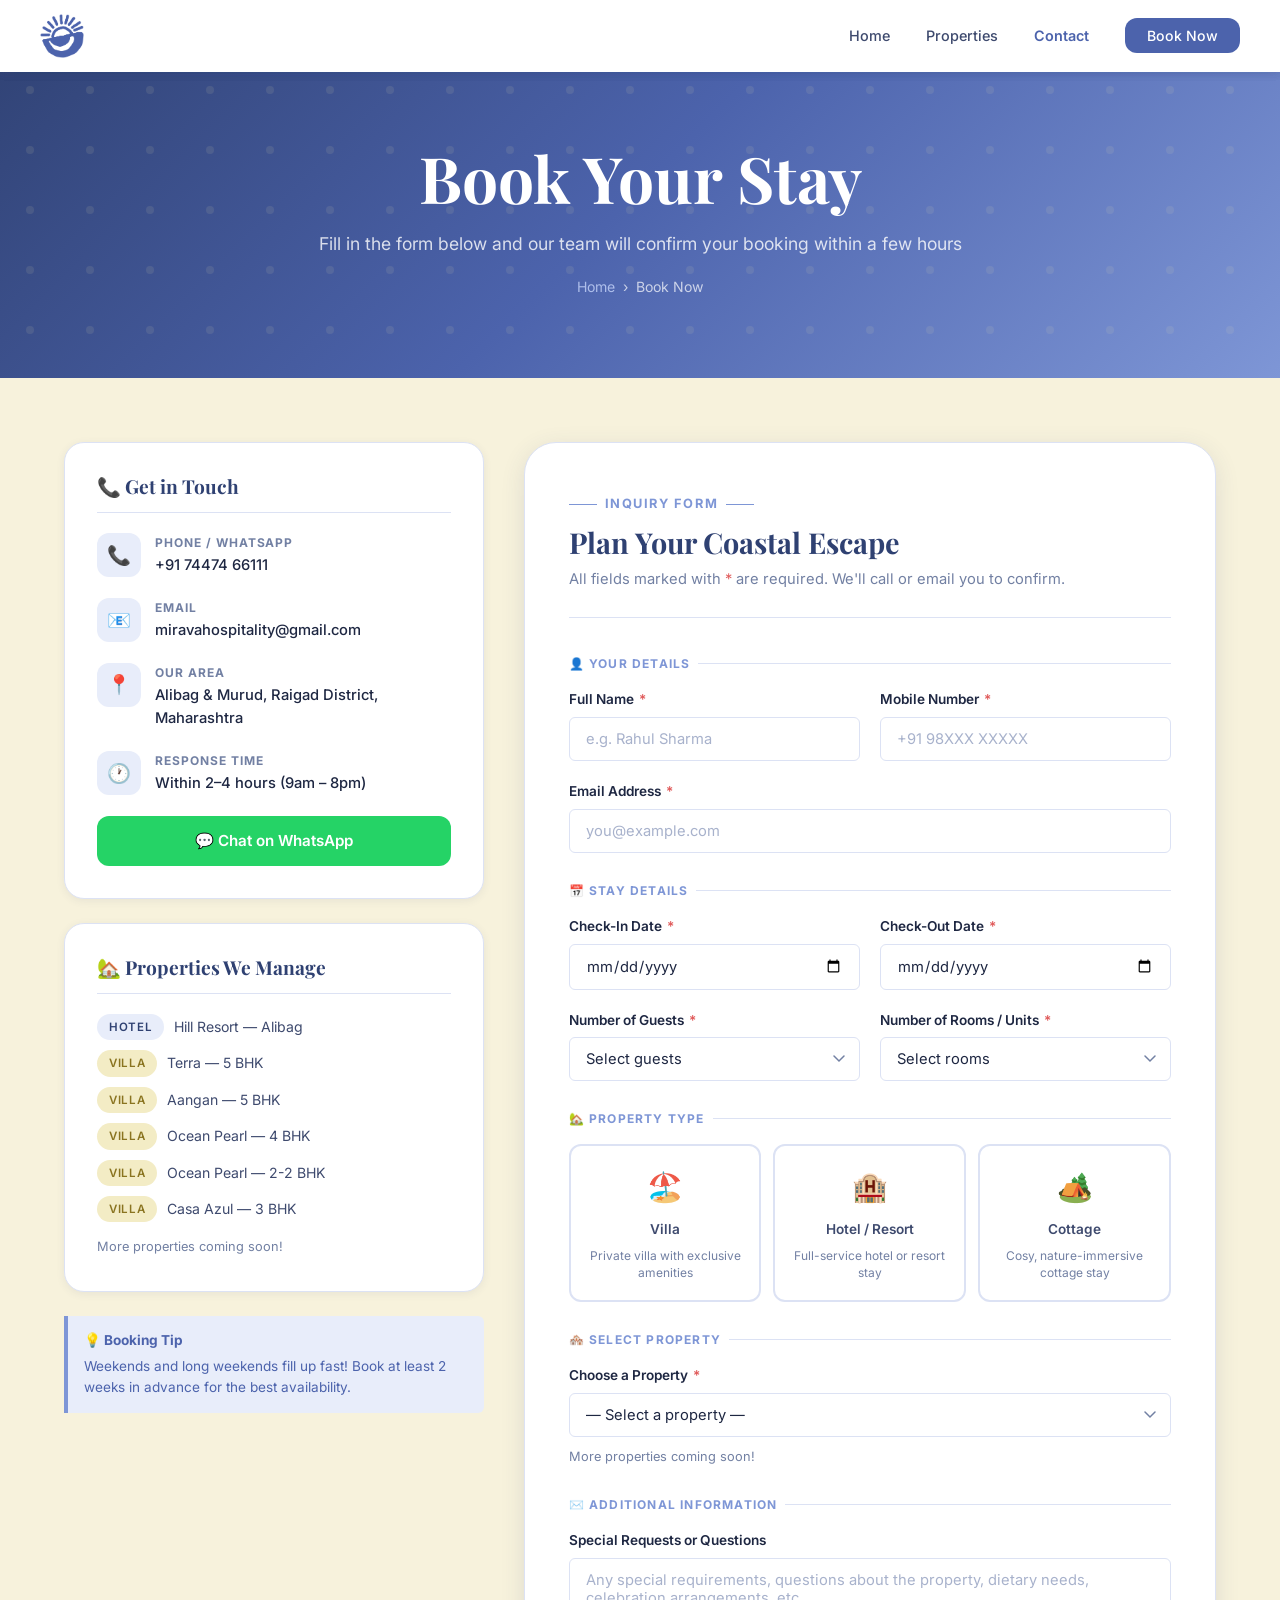
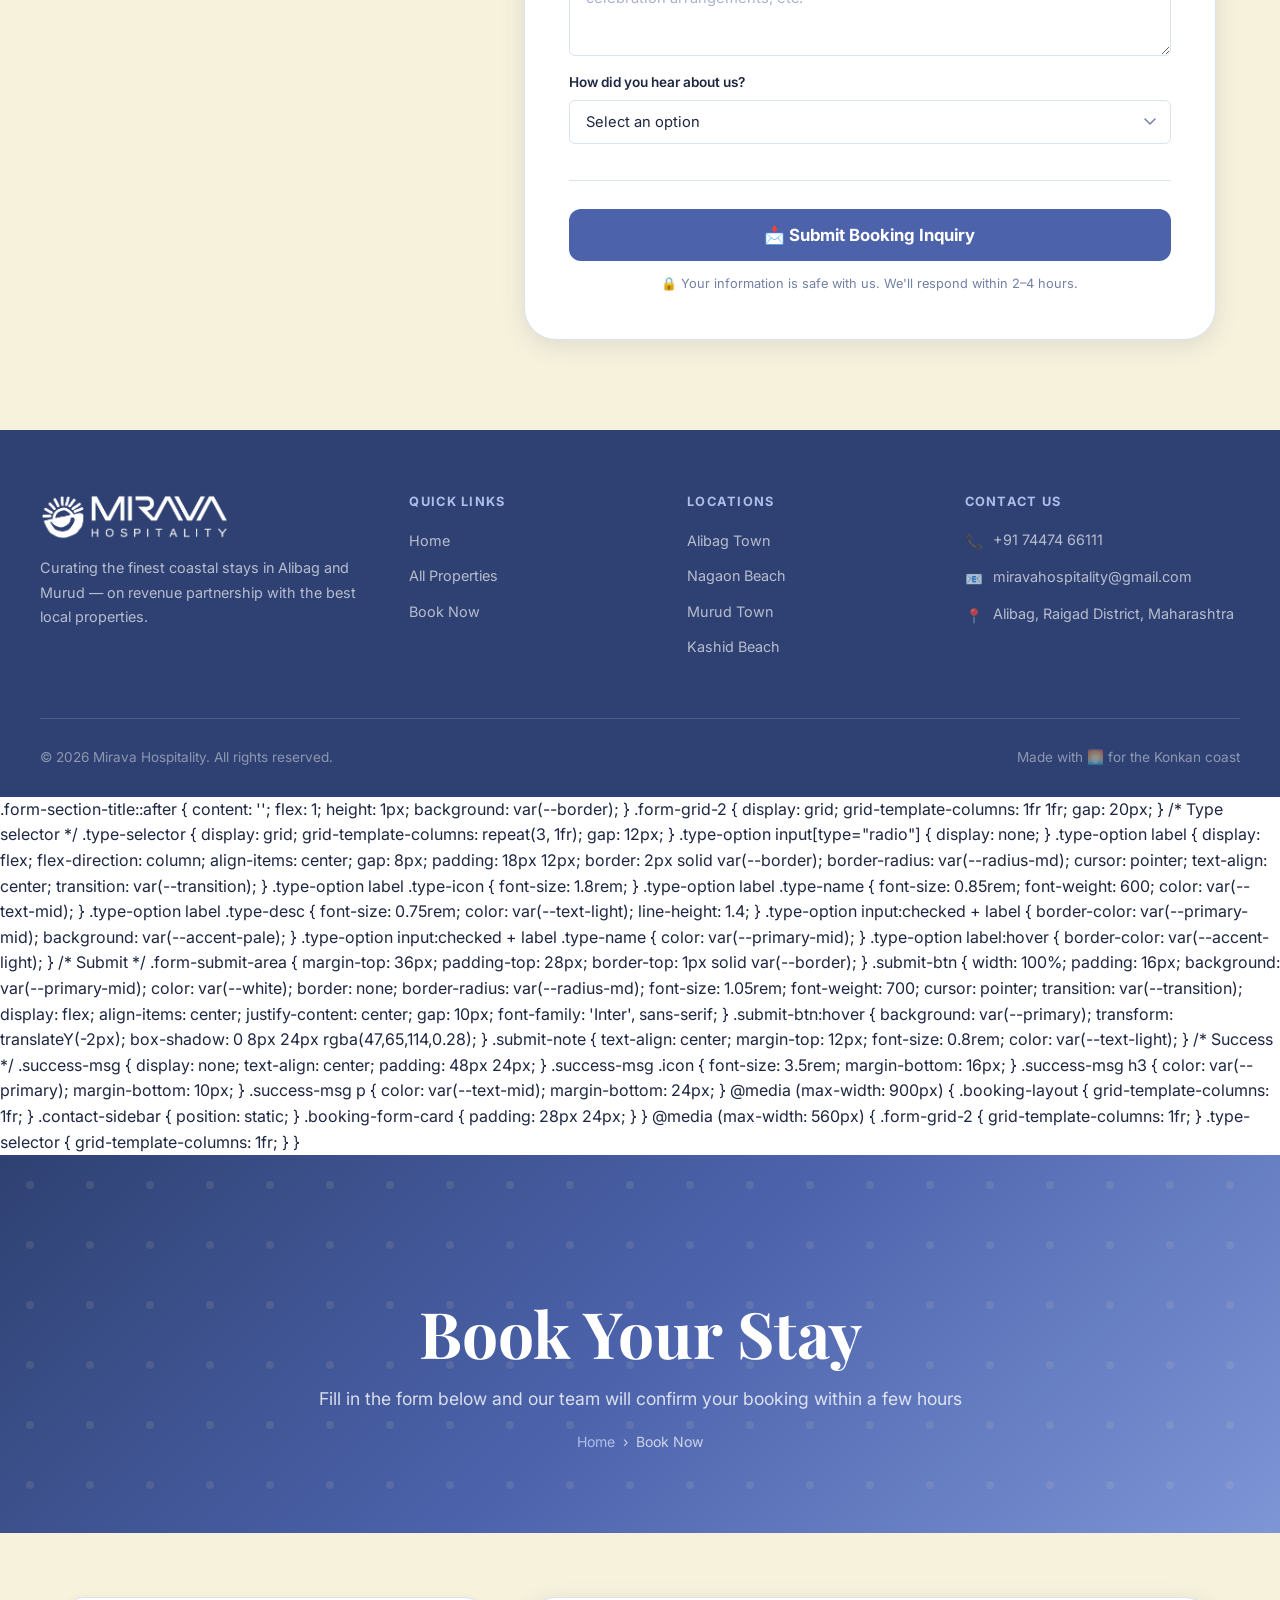
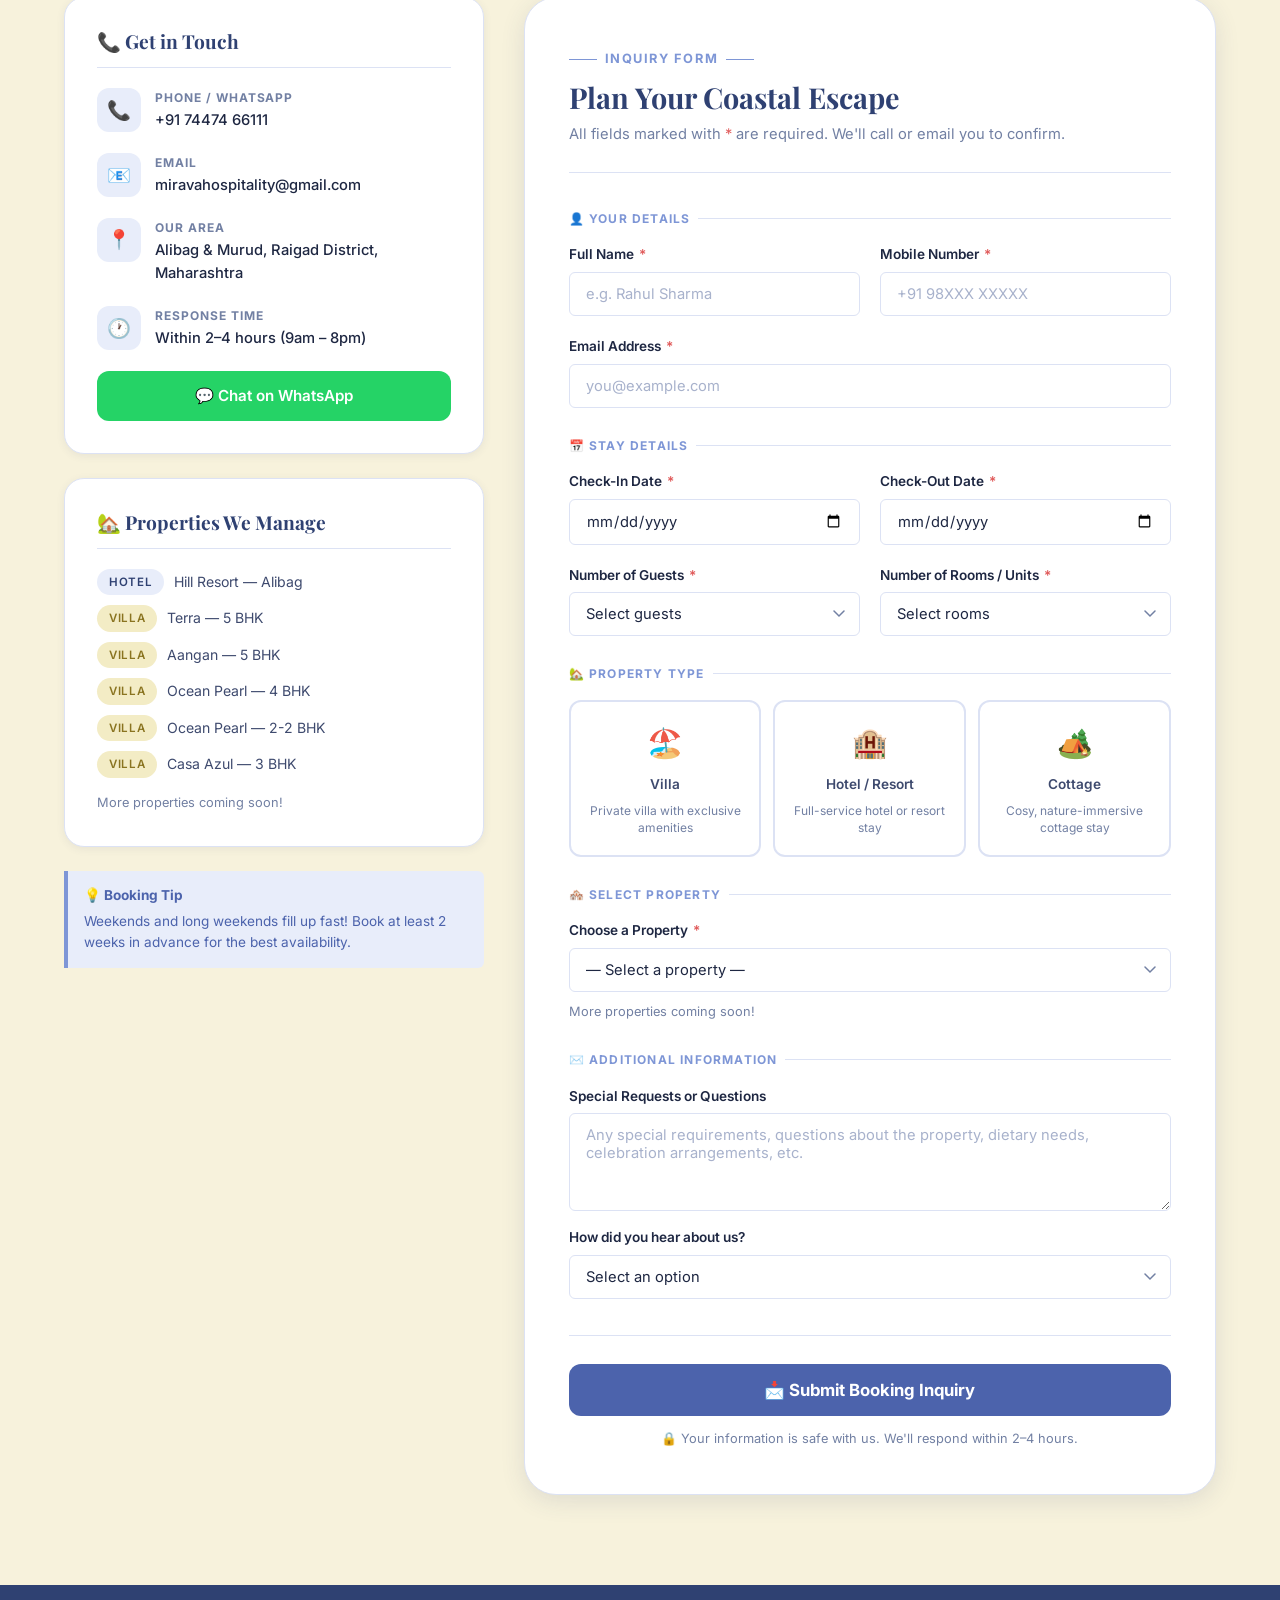
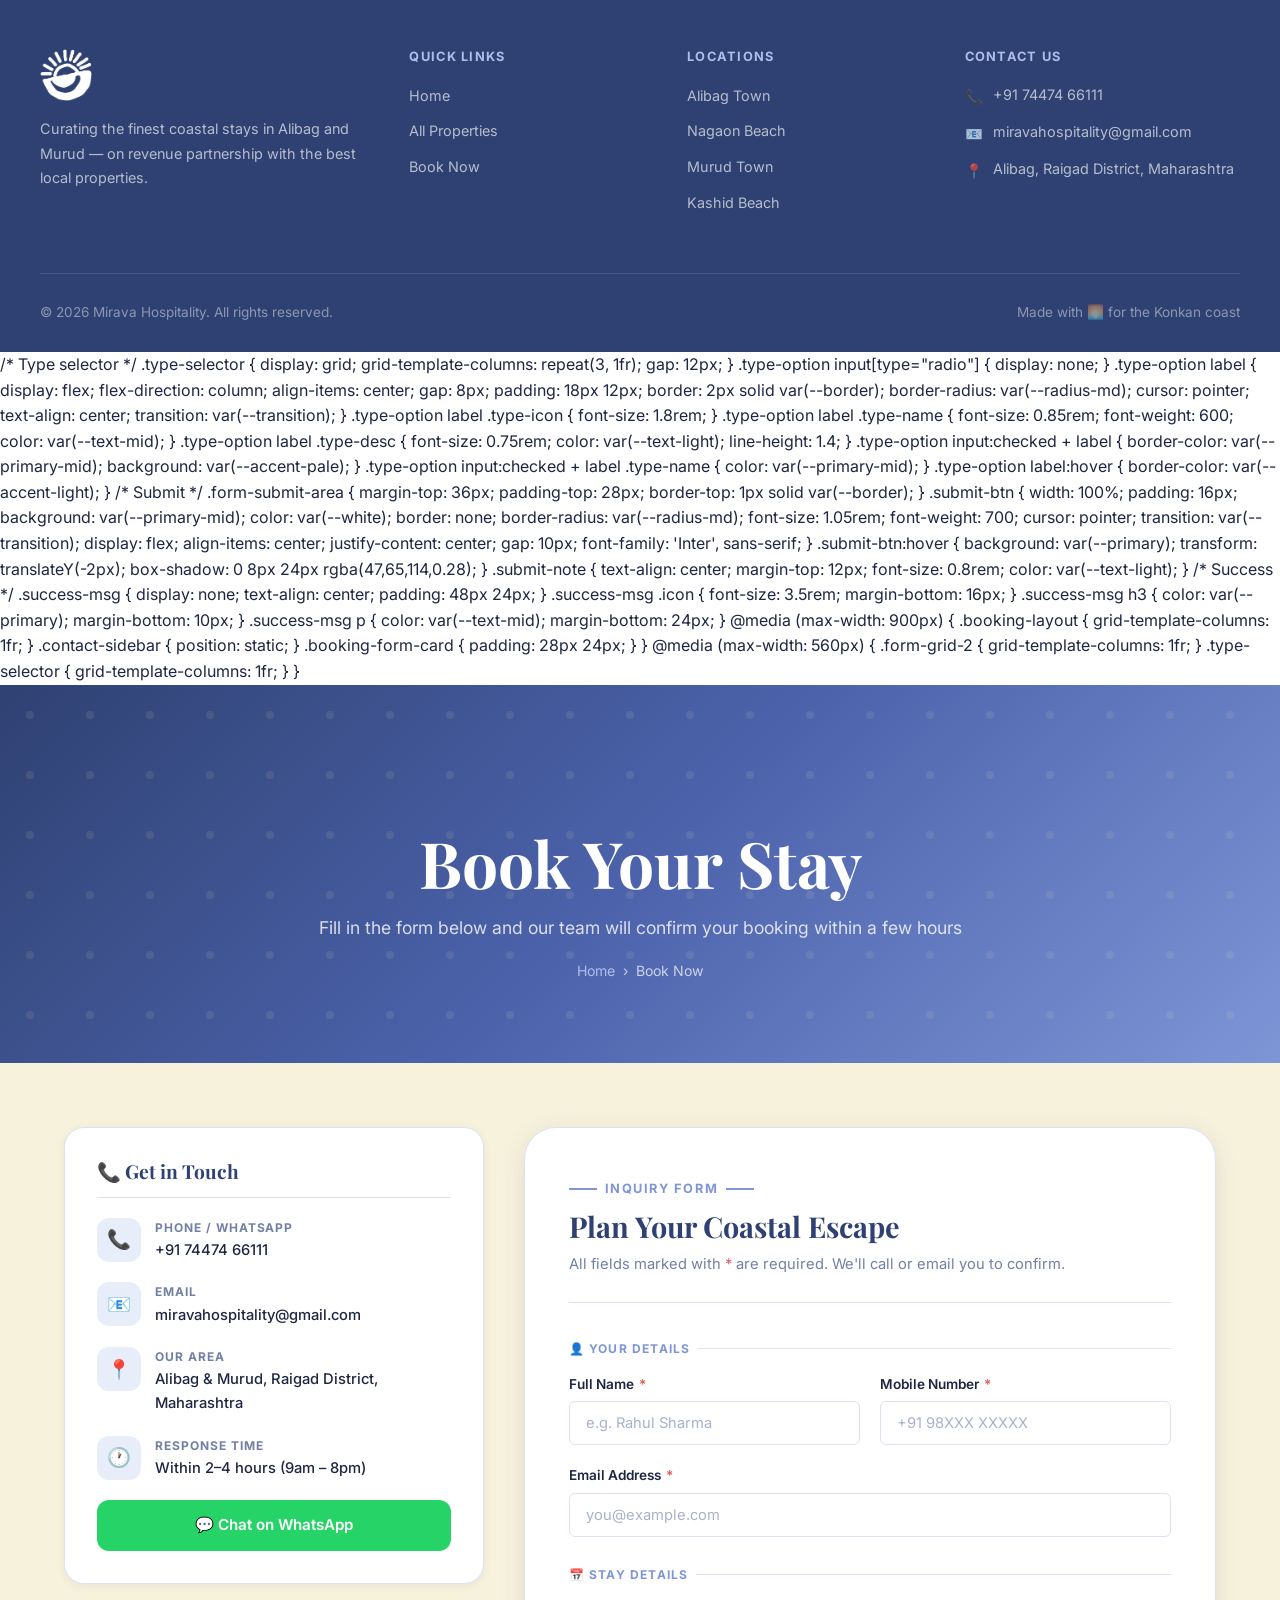
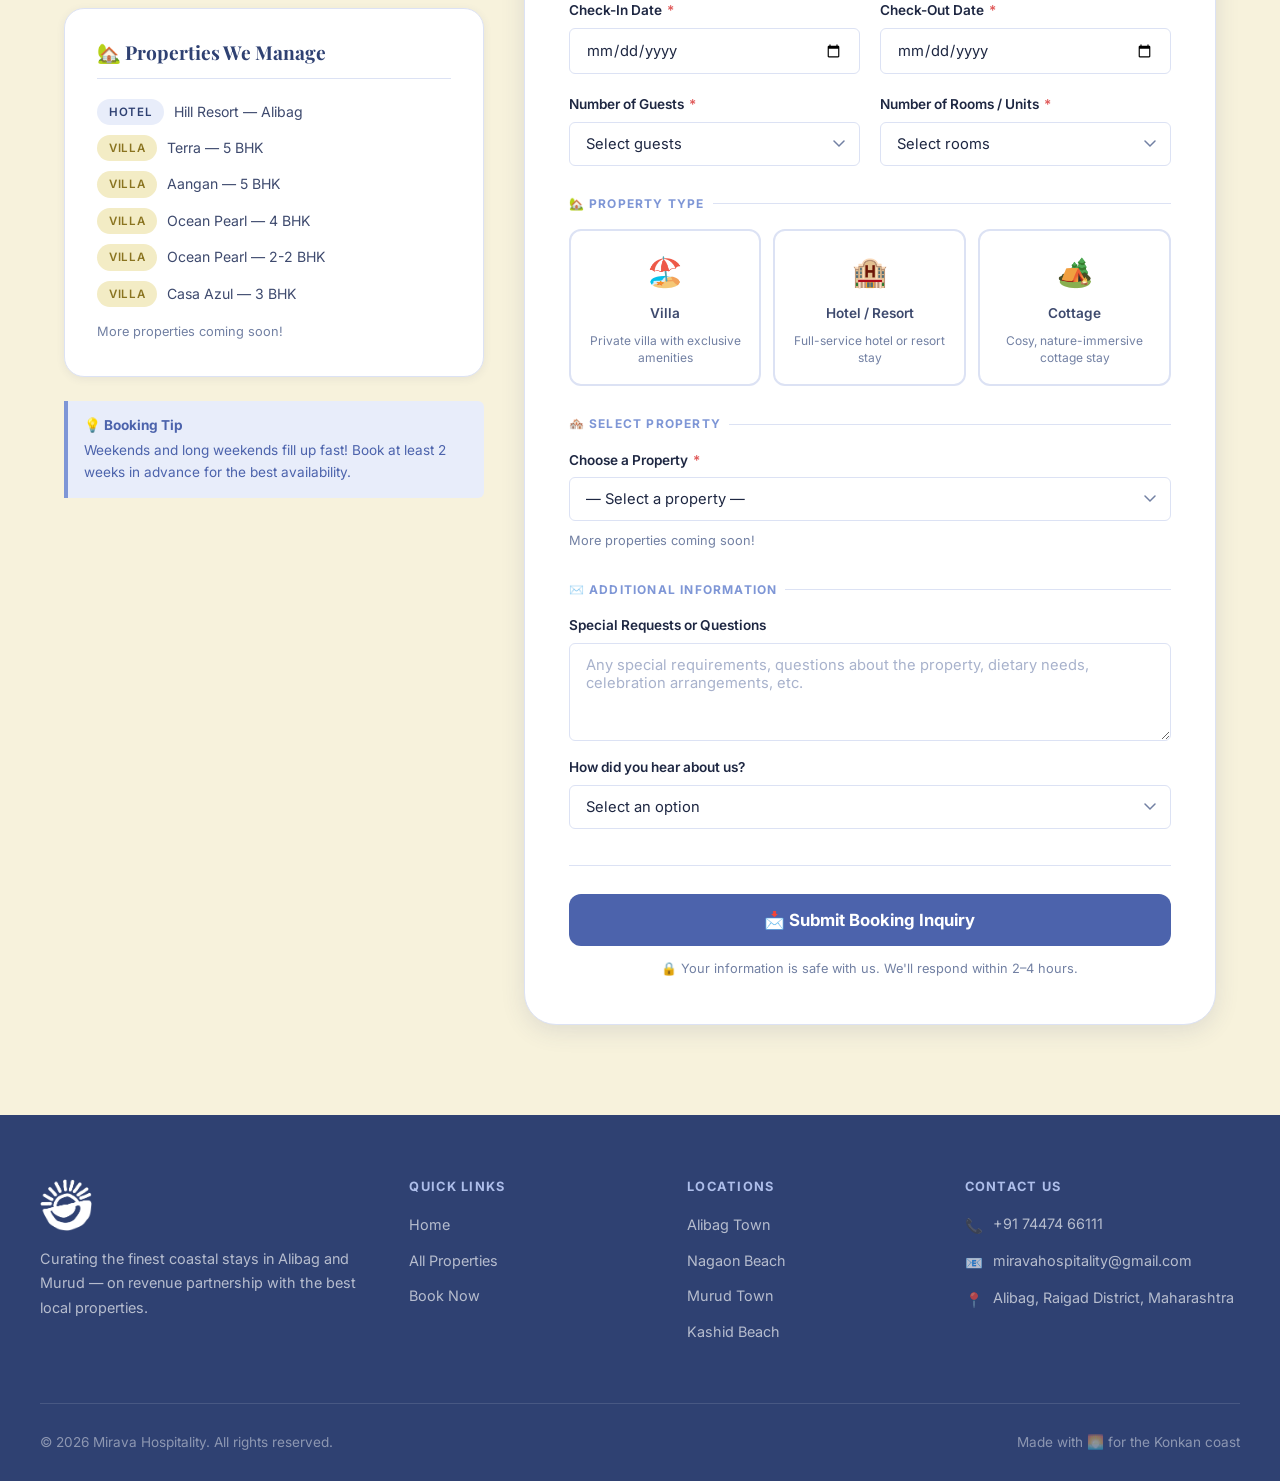
==== commit 85e9b65a: "Add booking form and contact details section" ====
--- a/contact.html
+++ b/contact.html
@@ -77,7 +77,7 @@
   <nav class="navbar solid" id="navbar">
     <div class="navbar-inner">
       <a href="index.html" class="logo">
-        <img src="logo-icon-blue.png" alt="Mirava Hospitality" class="logo-img logo-icon-nav" />
+        <img src="IMG_0646.png" alt="Mirava Hospitality" class="logo-img" />
       </a>
       <ul class="nav-links">
         <li><a href="index.html">Home</a></li>
@@ -351,7 +351,7 @@
     <div class="footer-grid">
       <div class="footer-brand">
         <div class="logo">
-          <img src="logo-icon-white.png" alt="Mirava Hospitality" class="logo-img logo-icon-footer" />
+          <img src="IMG_0647.png" alt="Mirava Hospitality" class="logo-img logo-img-footer" />
         </div>
         <p style="margin-top:16px;">Curating the finest coastal stays in Alibag and Murud — on revenue partnership with the best local properties.</p>
       </div>
@@ -504,7 +504,10 @@
     }
   </script>
 </body>
-</html>    /* Type selector */
+</html>    .form-section-title::after { content: ''; flex: 1; height: 1px; background: var(--border); }
+    .form-grid-2 { display: grid; grid-template-columns: 1fr 1fr; gap: 20px; }
+
+    /* Type selector */
     .type-selector { display: grid; grid-template-columns: repeat(3, 1fr); gap: 12px; }
     .type-option input[type="radio"] { display: none; }
     .type-option label { display: flex; flex-direction: column; align-items: center; gap: 8px; padding: 18px 12px; border: 2px solid var(--border); border-radius: var(--radius-md); cursor: pointer; text-align: center; transition: var(--transition); }
@@ -971,4 +974,471 @@
     }
   </script>
 </body>
+</html>    /* Type selector */
+    .type-selector { display: grid; grid-template-columns: repeat(3, 1fr); gap: 12px; }
+    .type-option input[type="radio"] { display: none; }
+    .type-option label { display: flex; flex-direction: column; align-items: center; gap: 8px; padding: 18px 12px; border: 2px solid var(--border); border-radius: var(--radius-md); cursor: pointer; text-align: center; transition: var(--transition); }
+    .type-option label .type-icon { font-size: 1.8rem; }
+    .type-option label .type-name { font-size: 0.85rem; font-weight: 600; color: var(--text-mid); }
+    .type-option label .type-desc { font-size: 0.75rem; color: var(--text-light); line-height: 1.4; }
+    .type-option input:checked + label { border-color: var(--primary-mid); background: var(--accent-pale); }
+    .type-option input:checked + label .type-name { color: var(--primary-mid); }
+    .type-option label:hover { border-color: var(--accent-light); }
+
+    /* Submit */
+    .form-submit-area { margin-top: 36px; padding-top: 28px; border-top: 1px solid var(--border); }
+    .submit-btn { width: 100%; padding: 16px; background: var(--primary-mid); color: var(--white); border: none; border-radius: var(--radius-md); font-size: 1.05rem; font-weight: 700; cursor: pointer; transition: var(--transition); display: flex; align-items: center; justify-content: center; gap: 10px; font-family: 'Inter', sans-serif; }
+    .submit-btn:hover { background: var(--primary); transform: translateY(-2px); box-shadow: 0 8px 24px rgba(47,65,114,0.28); }
+    .submit-note { text-align: center; margin-top: 12px; font-size: 0.8rem; color: var(--text-light); }
+
+    /* Success */
+    .success-msg { display: none; text-align: center; padding: 48px 24px; }
+    .success-msg .icon { font-size: 3.5rem; margin-bottom: 16px; }
+    .success-msg h3 { color: var(--primary); margin-bottom: 10px; }
+    .success-msg p  { color: var(--text-mid); margin-bottom: 24px; }
+
+    @media (max-width: 900px) {
+      .booking-layout { grid-template-columns: 1fr; }
+      .contact-sidebar { position: static; }
+      .booking-form-card { padding: 28px 24px; }
+    }
+    @media (max-width: 560px) {
+      .form-grid-2 { grid-template-columns: 1fr; }
+      .type-selector { grid-template-columns: 1fr; }
+    }
+  </style>
+</head>
+<body>
+
+  <!-- NAVBAR -->
+  <nav class="navbar solid" id="navbar">
+    <div class="navbar-inner">
+      <a href="index.html" class="logo">
+        <img src="logo-icon-blue.png" alt="Mirava Hospitality" class="logo-img logo-icon-nav" />
+      </a>
+      <ul class="nav-links">
+        <li><a href="index.html">Home</a></li>
+        <li><a href="properties.html">Properties</a></li>
+        <li><a href="contact.html" class="active">Contact</a></li>
+        <li><a href="contact.html" class="nav-cta">Book Now</a></li>
+      </ul>
+      <div class="hamburger" id="hamburger" onclick="toggleMenu()">
+        <span></span><span></span><span></span>
+      </div>
+    </div>
+    <div class="mobile-menu" id="mobileMenu">
+      <a href="index.html">Home</a>
+      <a href="properties.html">Properties</a>
+      <a href="contact.html" class="active">Contact</a>
+      <a href="contact.html" class="mobile-cta">📅 Book Now</a>
+    </div>
+  </nav>
+
+  <!-- PAGE HERO -->
+  <div class="page-hero">
+    <h1>Book Your Stay</h1>
+    <p>Fill in the form below and our team will confirm your booking within a few hours</p>
+    <div class="breadcrumb">
+      <a href="index.html">Home</a> <span>›</span> <span>Book Now</span>
+    </div>
+  </div>
+
+  <!-- BOOKING SECTION -->
+  <section class="booking-section">
+    <div class="container">
+      <div class="booking-layout">
+
+        <!-- SIDEBAR -->
+        <div class="contact-sidebar">
+          <div class="sidebar-card">
+            <h3>📞 Get in Touch</h3>
+            <div class="contact-detail">
+              <div class="contact-detail-icon">📞</div>
+              <div class="contact-detail-text">
+                <div class="label">Phone / WhatsApp</div>
+                <div class="value">+91 74474 66111</div>
+              </div>
+            </div>
+            <div class="contact-detail">
+              <div class="contact-detail-icon">📧</div>
+              <div class="contact-detail-text">
+                <div class="label">Email</div>
+                <div class="value">miravahospitality@gmail.com</div>
+              </div>
+            </div>
+            <div class="contact-detail">
+              <div class="contact-detail-icon">📍</div>
+              <div class="contact-detail-text">
+                <div class="label">Our Area</div>
+                <div class="value">Alibag &amp; Murud, Raigad District, Maharashtra</div>
+              </div>
+            </div>
+            <div class="contact-detail">
+              <div class="contact-detail-icon">🕐</div>
+              <div class="contact-detail-text">
+                <div class="label">Response Time</div>
+                <div class="value">Within 2–4 hours (9am – 8pm)</div>
+              </div>
+            </div>
+            <a href="https://wa.me/917447466111" class="whatsapp-btn" target="_blank">💬 Chat on WhatsApp</a>
+          </div>
+
+          <div class="sidebar-card">
+            <h3>🏡 Properties We Manage</h3>
+            <ul style="display:flex;flex-direction:column;gap:10px;">
+              <li style="display:flex;align-items:center;gap:10px;font-size:0.88rem;color:var(--text-mid);">
+                <span class="badge badge-hotel" style="flex-shrink:0;">Hotel</span> Hill Resort — Alibag
+              </li>
+              <li style="display:flex;align-items:center;gap:10px;font-size:0.88rem;color:var(--text-mid);">
+                <span class="badge badge-villa" style="flex-shrink:0;">Villa</span> Terra — 5 BHK
+              </li>
+              <li style="display:flex;align-items:center;gap:10px;font-size:0.88rem;color:var(--text-mid);">
+                <span class="badge badge-villa" style="flex-shrink:0;">Villa</span> Aangan — 5 BHK
+              </li>
+              <li style="display:flex;align-items:center;gap:10px;font-size:0.88rem;color:var(--text-mid);">
+                <span class="badge badge-villa" style="flex-shrink:0;">Villa</span> Ocean Pearl — 4 BHK
+              </li>
+              <li style="display:flex;align-items:center;gap:10px;font-size:0.88rem;color:var(--text-mid);">
+                <span class="badge badge-villa" style="flex-shrink:0;">Villa</span> Ocean Pearl — 2-2 BHK
+              </li>
+              <li style="display:flex;align-items:center;gap:10px;font-size:0.88rem;color:var(--text-mid);">
+                <span class="badge badge-villa" style="flex-shrink:0;">Villa</span> Casa Azul — 3 BHK
+              </li>
+            </ul>
+            <p style="font-size:0.8rem;color:var(--text-light);margin-top:14px;">More properties coming soon!</p>
+          </div>
+
+          <div class="quick-tip">
+            <strong>💡 Booking Tip</strong>
+            Weekends and long weekends fill up fast! Book at least 2 weeks in advance for the best availability.
+          </div>
+        </div>
+
+        <!-- BOOKING FORM -->
+        <div class="booking-form-card">
+
+          <div id="formView">
+            <div class="form-header">
+              <div class="section-label">Inquiry Form</div>
+              <h2>Plan Your Coastal Escape</h2>
+              <p>All fields marked with <span style="color:#e05a5a;">*</span> are required. We'll call or email you to confirm.</p>
+            </div>
+
+            <form id="bookingForm" onsubmit="submitForm(event)" novalidate>
+              <input type="hidden" name="access_key" value="0123d47a-b207-468d-bb76-3120b3490b09" />
+              <input type="hidden" name="subject" value="New Booking Inquiry - Mirava Hospitality" />
+              <input type="hidden" name="from_name" value="Mirava Hospitality Website" />
+              <input type="checkbox" name="botcheck" style="display:none;" />
+
+              <!-- Personal Details -->
+              <div class="form-section-title">👤 Your Details</div>
+              <div class="form-grid-2">
+                <div class="form-group">
+                  <label>Full Name <span class="req">*</span></label>
+                  <input type="text" id="fname" placeholder="e.g. Rahul Sharma" required />
+                </div>
+                <div class="form-group">
+                  <label>Mobile Number <span class="req">*</span></label>
+                  <input type="tel" id="fmobile" placeholder="+91 98XXX XXXXX" required />
+                </div>
+              </div>
+              <div class="form-group" style="margin-top:20px;">
+                <label>Email Address <span class="req">*</span></label>
+                <input type="email" id="femail" placeholder="you@example.com" required />
+              </div>
+
+              <!-- Stay Details -->
+              <div class="form-section-title">📅 Stay Details</div>
+              <div class="form-grid-2">
+                <div class="form-group">
+                  <label>Check-In Date <span class="req">*</span></label>
+                  <input type="date" id="fcheckin" required />
+                </div>
+                <div class="form-group">
+                  <label>Check-Out Date <span class="req">*</span></label>
+                  <input type="date" id="fcheckout" required />
+                </div>
+              </div>
+              <div class="form-grid-2" style="margin-top:20px;">
+                <div class="form-group">
+                  <label>Number of Guests <span class="req">*</span></label>
+                  <select id="fguests" required>
+                    <option value="">Select guests</option>
+                    <option>1 Guest</option>
+                    <option>2 Guests</option>
+                    <option>3 Guests</option>
+                    <option>4 Guests</option>
+                    <option>5 Guests</option>
+                    <option>6 Guests</option>
+                    <option>7 Guests</option>
+                    <option>8 Guests</option>
+                    <option>9–12 Guests</option>
+                    <option>13+ Guests</option>
+                  </select>
+                </div>
+                <div class="form-group">
+                  <label>Number of Rooms / Units <span class="req">*</span></label>
+                  <select id="frooms" required>
+                    <option value="">Select rooms</option>
+                    <option>1 Room</option>
+                    <option>2 Rooms</option>
+                    <option>3 Rooms</option>
+                    <option>4 Rooms</option>
+                    <option>5 Rooms</option>
+                    <option>Entire Villa / Cottage</option>
+                  </select>
+                </div>
+              </div>
+
+              <!-- Property Type -->
+              <div class="form-section-title">🏡 Property Type</div>
+              <div class="type-selector" id="typeSelector">
+                <div class="type-option">
+                  <input type="radio" name="proptype" id="type-villa" value="Villa" />
+                  <label for="type-villa" onclick="filterByType('villa')">
+                    <span class="type-icon">🏖️</span>
+                    <span class="type-name">Villa</span>
+                    <span class="type-desc">Private villa with exclusive amenities</span>
+                  </label>
+                </div>
+                <div class="type-option">
+                  <input type="radio" name="proptype" id="type-hotel" value="Hotel / Resort" />
+                  <label for="type-hotel" onclick="filterByType('hotel')">
+                    <span class="type-icon">🏨</span>
+                    <span class="type-name">Hotel / Resort</span>
+                    <span class="type-desc">Full-service hotel or resort stay</span>
+                  </label>
+                </div>
+                <div class="type-option">
+                  <input type="radio" name="proptype" id="type-cottage" value="Cottage" />
+                  <label for="type-cottage" onclick="filterByType('cottage')">
+                    <span class="type-icon">🏕️</span>
+                    <span class="type-name">Cottage</span>
+                    <span class="type-desc">Cosy, nature-immersive cottage stay</span>
+                  </label>
+                </div>
+              </div>
+
+              <!-- Property Selection -->
+              <div class="form-section-title">🏘️ Select Property</div>
+              <div class="form-group">
+                <label>Choose a Property <span class="req">*</span></label>
+                <select id="fproperty" required onchange="onPropertyChange()">
+                  <option value="">— Select a property —</option>
+                  <optgroup label="🏨 Hotels &amp; Resorts" id="grp-hotel">
+                    <option value="Hill Resort">Hill Resort — Alibag</option>
+                  </optgroup>
+                  <optgroup label="🏖️ Villas" id="grp-villa">
+                    <option value="Terra - 5 BHK">Terra — 5 BHK Villa</option>
+                    <option value="Aangan - 5 BHK">Aangan — 5 BHK Villa</option>
+                    <option value="Ocean Pearl - 4 BHK">Ocean Pearl — 4 BHK Villa</option>
+                    <option value="Ocean Pearl - 2-2 BHK">Ocean Pearl — 2-2 BHK Villa</option>
+                    <option value="Casa Azul - 3 BHK">Casa Azul — 3 BHK Villa</option>
+                  </optgroup>
+                  <optgroup label="🏕️ Cottages" id="grp-cottage">
+                  </optgroup>
+                </select>
+                <span style="font-size:0.8rem;color:var(--text-light);margin-top:4px;">
+                  More properties coming soon!
+                </span>
+              </div>
+
+              <!-- Additional Info -->
+              <div class="form-section-title">✉️ Additional Information</div>
+              <div class="form-group">
+                <label>Special Requests or Questions</label>
+                <textarea id="fmessage" rows="4" placeholder="Any special requirements, questions about the property, dietary needs, celebration arrangements, etc."></textarea>
+              </div>
+              <div class="form-group" style="margin-top:16px;">
+                <label>How did you hear about us?</label>
+                <select id="fsource">
+                  <option value="">Select an option</option>
+                  <option>Google Search</option>
+                  <option>Instagram / Facebook</option>
+                  <option>Friend / Family Referral</option>
+                  <option>MakeMyTrip / Booking.com</option>
+                  <option>Other</option>
+                </select>
+              </div>
+
+              <!-- Submit -->
+              <div class="form-submit-area">
+                <button type="submit" class="submit-btn">📩 Submit Booking Inquiry</button>
+                <p class="submit-note">🔒 Your information is safe with us. We'll respond within 2–4 hours.</p>
+              </div>
+            </form>
+          </div>
+
+          <!-- Success -->
+          <div class="success-msg" id="successView">
+            <div class="icon">🎉</div>
+            <h3>Booking Inquiry Received!</h3>
+            <p>Thank you, <strong id="guestName"></strong>! We've received your inquiry and our team will call or email you within 2–4 hours to confirm availability and finalise your booking.</p>
+            <a href="properties.html" class="btn btn-outline" style="margin-right:12px;">Browse More Properties</a>
+            <a href="index.html" class="btn btn-primary">Back to Home</a>
+          </div>
+
+        </div>
+      </div>
+    </div>
+  </section>
+
+  <!-- FOOTER -->
+  <footer>
+    <div class="footer-grid">
+      <div class="footer-brand">
+        <div class="logo">
+          <img src="logo-icon-white.png" alt="Mirava Hospitality" class="logo-img logo-icon-footer" />
+        </div>
+        <p style="margin-top:16px;">Curating the finest coastal stays in Alibag and Murud — on revenue partnership with the best local properties.</p>
+      </div>
+      <div class="footer-col">
+        <h4>Quick Links</h4>
+        <ul>
+          <li><a href="index.html">Home</a></li>
+          <li><a href="properties.html">All Properties</a></li>
+          <li><a href="contact.html">Book Now</a></li>
+        </ul>
+      </div>
+      <div class="footer-col">
+        <h4>Locations</h4>
+        <ul>
+          <li><a href="#">Alibag Town</a></li>
+          <li><a href="#">Nagaon Beach</a></li>
+          <li><a href="#">Murud Town</a></li>
+          <li><a href="#">Kashid Beach</a></li>
+        </ul>
+      </div>
+      <div class="footer-col">
+        <h4>Contact Us</h4>
+        <div class="contact-item"><span>📞</span><span>+91 74474 66111</span></div>
+        <div class="contact-item"><span>📧</span><span>miravahospitality@gmail.com</span></div>
+        <div class="contact-item"><span>📍</span><span>Alibag, Raigad District, Maharashtra</span></div>
+      </div>
+    </div>
+    <div class="footer-bottom">
+      <span>© 2026 Mirava Hospitality. All rights reserved.</span>
+      <span>Made with 🌅 for the Konkan coast</span>
+    </div>
+  </footer>
+
+  <script>
+    function toggleMenu() { document.getElementById('mobileMenu').classList.toggle('open'); }
+
+    const today = new Date().toISOString().split('T')[0];
+    document.getElementById('fcheckin').min  = today;
+    document.getElementById('fcheckout').min = today;
+    document.getElementById('fcheckin').addEventListener('change', function() {
+      document.getElementById('fcheckout').min = this.value;
+      if (document.getElementById('fcheckout').value && document.getElementById('fcheckout').value <= this.value) {
+        document.getElementById('fcheckout').value = '';
+      }
+    });
+
+    function filterByType(type) {
+      const sel = document.getElementById('fproperty');
+      sel.value = '';
+      const hotelGrp   = document.getElementById('grp-hotel');
+      const villaGrp   = document.getElementById('grp-villa');
+      const cottageGrp = document.getElementById('grp-cottage');
+      [hotelGrp, villaGrp, cottageGrp].forEach(g => g.style.display = '');
+      if (type === 'hotel')   { villaGrp.style.display = 'none'; cottageGrp.style.display = 'none'; }
+      else if (type === 'villa')   { hotelGrp.style.display = 'none'; cottageGrp.style.display = 'none'; }
+      else if (type === 'cottage') { hotelGrp.style.display = 'none'; villaGrp.style.display = 'none'; }
+    }
+
+    function onPropertyChange() {
+      const val = document.getElementById('fproperty').value;
+      if (!val) return;
+      const hotels = ['Hill Resort'];
+      const villas = ['Terra - 5 BHK', 'Aangan - 5 BHK', 'Ocean Pearl - 4 BHK', 'Ocean Pearl - 2-2 BHK', 'Casa Azul - 3 BHK'];
+      if (hotels.includes(val)) document.getElementById('type-hotel').checked = true;
+      else if (villas.includes(val)) document.getElementById('type-villa').checked = true;
+    }
+
+    // Pre-select from URL param
+    const params = new URLSearchParams(window.location.search);
+    const propParam = params.get('property');
+    if (propParam) {
+      const map = {
+        'hill-resort': 'Hill Resort',
+        'terra': 'Terra - 5 BHK',
+        'aangan': 'Aangan - 5 BHK',
+        'ocean-pearl-4bhk': 'Ocean Pearl - 4 BHK',
+        'ocean-pearl-2bhk': 'Ocean Pearl - 2-2 BHK',
+        'casa-azul': 'Casa Azul - 3 BHK'
+      };
+      const propName = map[propParam];
+      if (propName) { document.getElementById('fproperty').value = propName; onPropertyChange(); }
+    }
+
+    function submitForm(e) {
+      e.preventDefault();
+      const required = ['fname','fmobile','femail','fcheckin','fcheckout','fguests','frooms','fproperty'];
+      let valid = true;
+      required.forEach(id => {
+        const el = document.getElementById(id);
+        if (!el.value.trim()) {
+          el.style.borderColor = '#e05a5a';
+          el.style.boxShadow   = '0 0 0 3px rgba(224,90,90,0.12)';
+          valid = false;
+          el.addEventListener('input', () => { el.style.borderColor = ''; el.style.boxShadow = ''; }, { once: true });
+        }
+      });
+      if (!document.querySelector('input[name="proptype"]:checked')) {
+        document.getElementById('typeSelector').style.outline = '2px solid #e05a5a';
+        valid = false;
+      }
+      if (!valid) {
+        const firstError = document.querySelector('input[style*="e05a5a"], select[style*="e05a5a"]');
+        if (firstError) firstError.scrollIntoView({ behavior: 'smooth', block: 'center' });
+        return;
+      }
+
+      const form = document.getElementById('bookingForm');
+      const submitBtn = form.querySelector('.submit-btn');
+      const originalBtnText = submitBtn.innerHTML;
+      submitBtn.innerHTML = '⏳ Sending...';
+      submitBtn.disabled = true;
+
+      const formData = new FormData(form);
+      formData.append('Full Name', document.getElementById('fname').value);
+      formData.append('Mobile Number', document.getElementById('fmobile').value);
+      formData.append('Email Address', document.getElementById('femail').value);
+      formData.append('Check-In Date', document.getElementById('fcheckin').value);
+      formData.append('Check-Out Date', document.getElementById('fcheckout').value);
+      formData.append('Number of Guests', document.getElementById('fguests').value);
+      formData.append('Number of Rooms / Units', document.getElementById('frooms').value);
+      formData.append('Property Type', document.querySelector('input[name="proptype"]:checked').value);
+      formData.append('Property', document.getElementById('fproperty').value);
+      formData.append('Special Requests', document.getElementById('fmessage').value);
+      formData.append('How they heard about us', document.getElementById('fsource').value);
+
+      fetch('https://api.web3forms.com/submit', {
+        method: 'POST',
+        headers: { 'Accept': 'application/json' },
+        body: formData
+      })
+      .then(res => res.json())
+      .then(data => {
+        if (data.success) {
+          const name = document.getElementById('fname').value.split(' ')[0];
+          document.getElementById('guestName').textContent = name;
+          document.getElementById('formView').style.display = 'none';
+          document.getElementById('successView').style.display = 'block';
+          window.scrollTo({ top: document.querySelector('.booking-form-card').offsetTop - 100, behavior: 'smooth' });
+        } else {
+          alert('Something went wrong sending your inquiry. Please try again or contact us directly on WhatsApp.');
+          submitBtn.innerHTML = originalBtnText;
+          submitBtn.disabled = false;
+        }
+      })
+      .catch(() => {
+        alert('Something went wrong sending your inquiry. Please try again or contact us directly on WhatsApp.');
+        submitBtn.innerHTML = originalBtnText;
+        submitBtn.disabled = false;
+      });
+    }
+  </script>
+</body>
 </html>
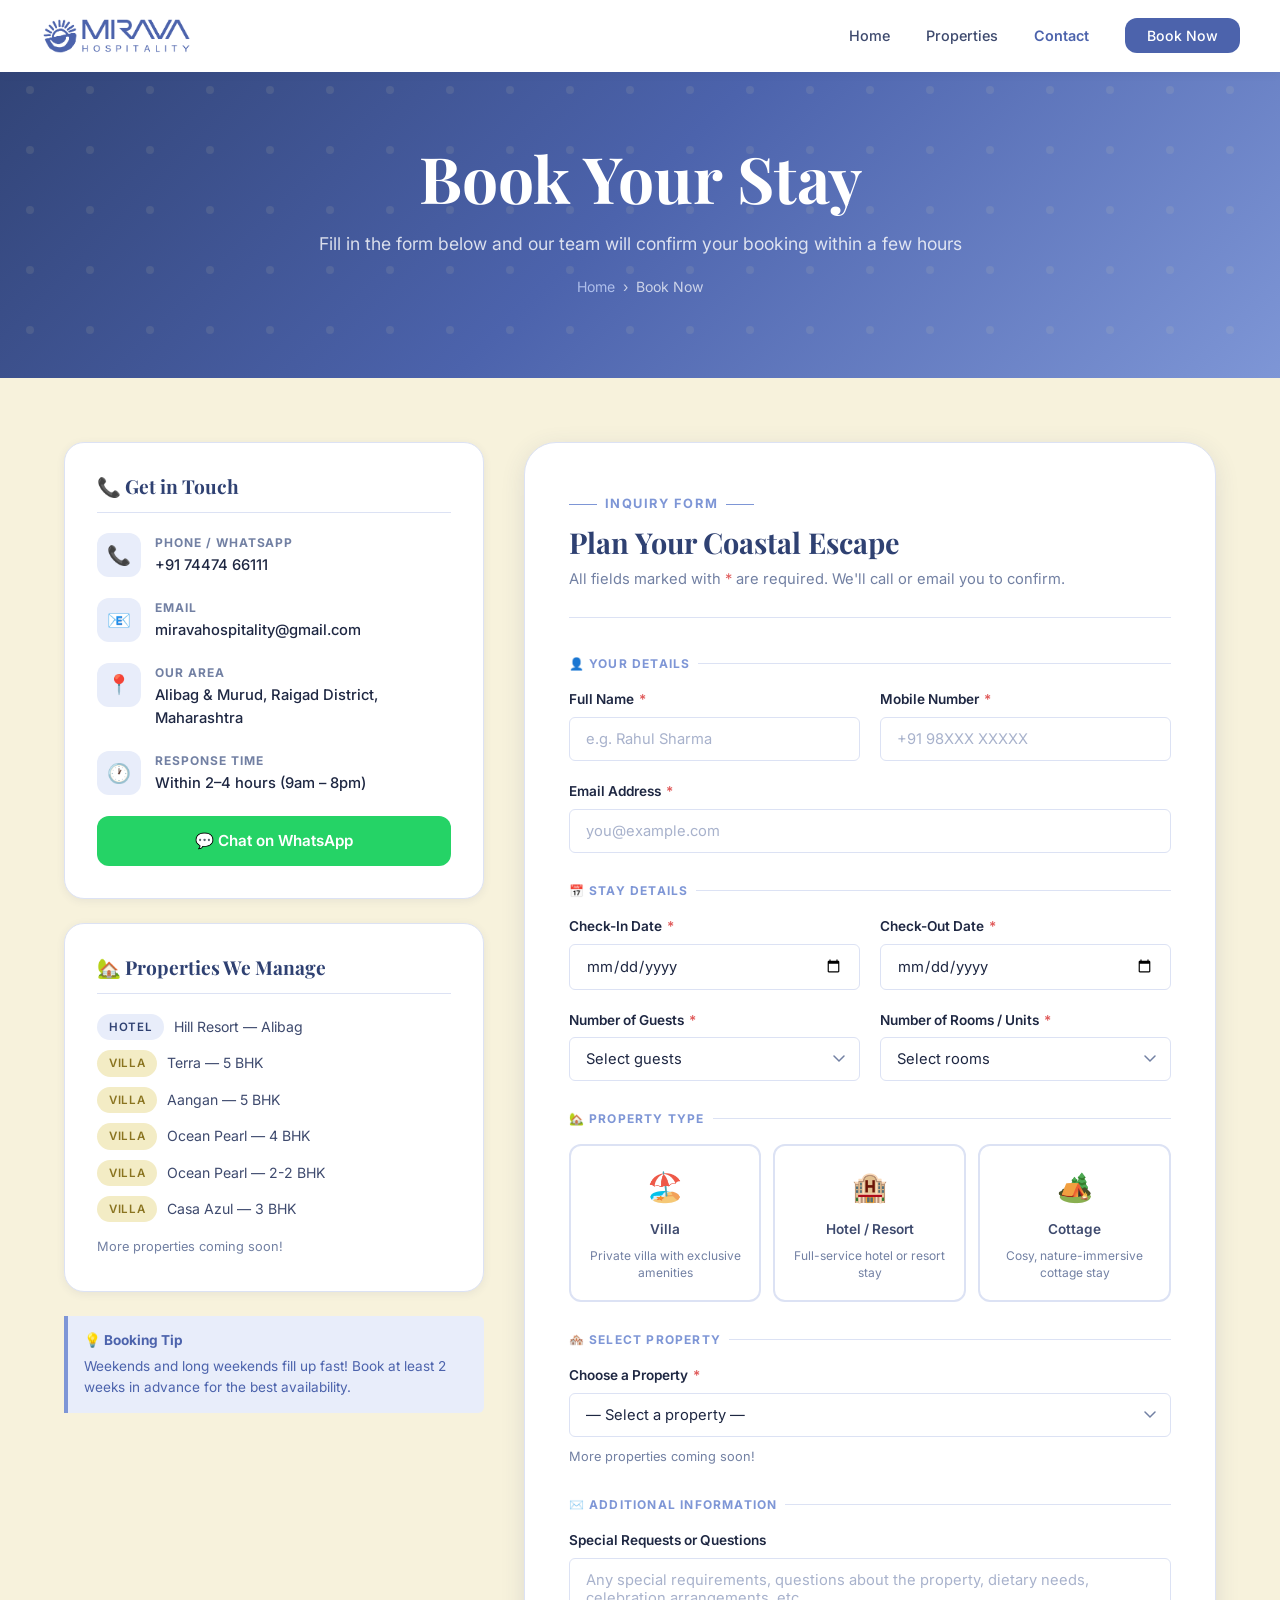
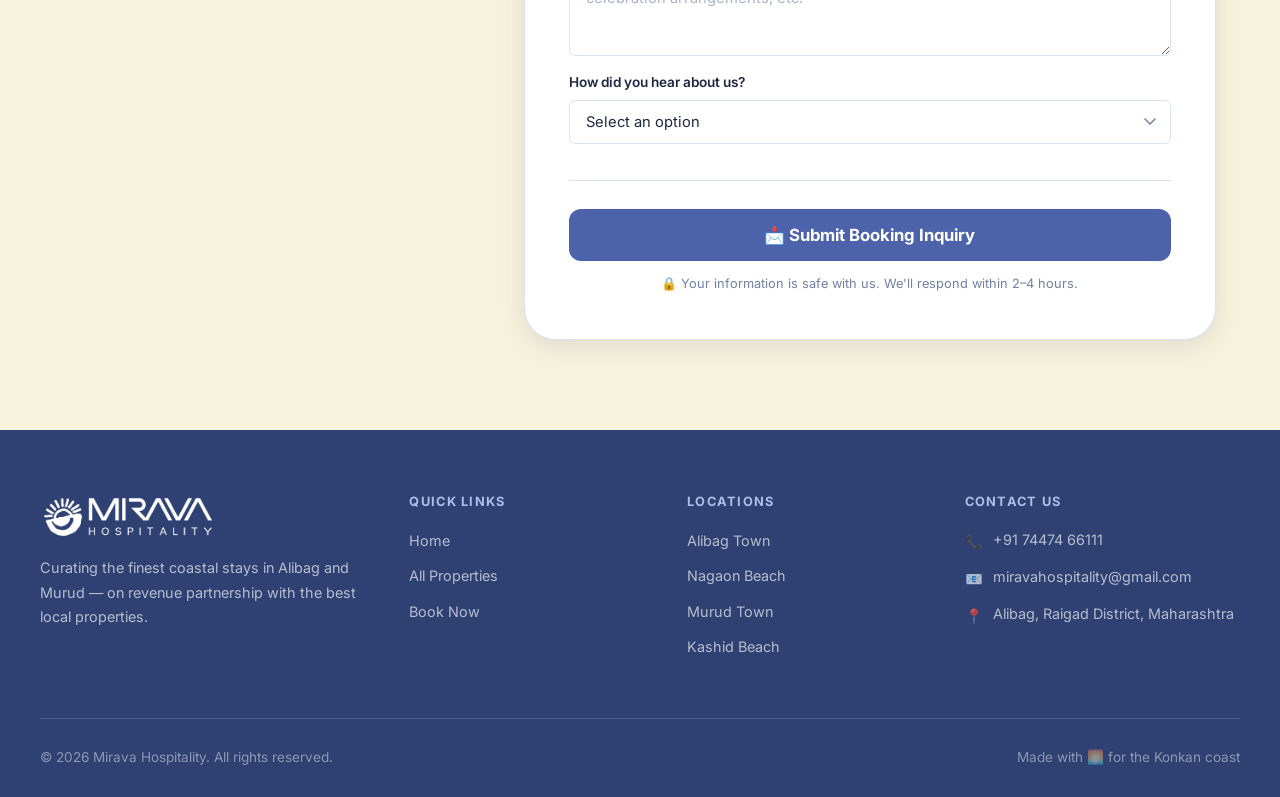
==== commit 34264de5: "Update fmt.Println message from 'Hello' to 'Goodbye'" ====
--- a/contact.html
+++ b/contact.html
@@ -77,7 +77,7 @@
   <nav class="navbar solid" id="navbar">
     <div class="navbar-inner">
       <a href="index.html" class="logo">
-        <img src="IMG_0646.png" alt="Mirava Hospitality" class="logo-img" />
+        <img src="logo-blue.png" alt="Mirava Hospitality" class="logo-img" />
       </a>
       <ul class="nav-links">
         <li><a href="index.html">Home</a></li>
@@ -351,7 +351,7 @@
     <div class="footer-grid">
       <div class="footer-brand">
         <div class="logo">
-          <img src="IMG_0647.png" alt="Mirava Hospitality" class="logo-img logo-img-footer" />
+          <img src="logo-white-full.png" alt="Mirava Hospitality" class="logo-img logo-img-footer" />
         </div>
         <p style="margin-top:16px;">Curating the finest coastal stays in Alibag and Murud — on revenue partnership with the best local properties.</p>
       </div>
@@ -504,941 +504,4 @@
     }
   </script>
 </body>
-</html>    .form-section-title::after { content: ''; flex: 1; height: 1px; background: var(--border); }
-    .form-grid-2 { display: grid; grid-template-columns: 1fr 1fr; gap: 20px; }
-
-    /* Type selector */
-    .type-selector { display: grid; grid-template-columns: repeat(3, 1fr); gap: 12px; }
-    .type-option input[type="radio"] { display: none; }
-    .type-option label { display: flex; flex-direction: column; align-items: center; gap: 8px; padding: 18px 12px; border: 2px solid var(--border); border-radius: var(--radius-md); cursor: pointer; text-align: center; transition: var(--transition); }
-    .type-option label .type-icon { font-size: 1.8rem; }
-    .type-option label .type-name { font-size: 0.85rem; font-weight: 600; color: var(--text-mid); }
-    .type-option label .type-desc { font-size: 0.75rem; color: var(--text-light); line-height: 1.4; }
-    .type-option input:checked + label { border-color: var(--primary-mid); background: var(--accent-pale); }
-    .type-option input:checked + label .type-name { color: var(--primary-mid); }
-    .type-option label:hover { border-color: var(--accent-light); }
-
-    /* Submit */
-    .form-submit-area { margin-top: 36px; padding-top: 28px; border-top: 1px solid var(--border); }
-    .submit-btn { width: 100%; padding: 16px; background: var(--primary-mid); color: var(--white); border: none; border-radius: var(--radius-md); font-size: 1.05rem; font-weight: 700; cursor: pointer; transition: var(--transition); display: flex; align-items: center; justify-content: center; gap: 10px; font-family: 'Inter', sans-serif; }
-    .submit-btn:hover { background: var(--primary); transform: translateY(-2px); box-shadow: 0 8px 24px rgba(47,65,114,0.28); }
-    .submit-note { text-align: center; margin-top: 12px; font-size: 0.8rem; color: var(--text-light); }
-
-    /* Success */
-    .success-msg { display: none; text-align: center; padding: 48px 24px; }
-    .success-msg .icon { font-size: 3.5rem; margin-bottom: 16px; }
-    .success-msg h3 { color: var(--primary); margin-bottom: 10px; }
-    .success-msg p  { color: var(--text-mid); margin-bottom: 24px; }
-
-    @media (max-width: 900px) {
-      .booking-layout { grid-template-columns: 1fr; }
-      .contact-sidebar { position: static; }
-      .booking-form-card { padding: 28px 24px; }
-    }
-    @media (max-width: 560px) {
-      .form-grid-2 { grid-template-columns: 1fr; }
-      .type-selector { grid-template-columns: 1fr; }
-    }
-  </style>
-</head>
-<body>
-
-  <!-- NAVBAR -->
-  <nav class="navbar solid" id="navbar">
-    <div class="navbar-inner">
-      <a href="index.html" class="logo">
-        <img src="logo-icon-blue.png" alt="Mirava Hospitality" class="logo-img logo-icon-nav" />
-      </a>
-      <ul class="nav-links">
-        <li><a href="index.html">Home</a></li>
-        <li><a href="properties.html">Properties</a></li>
-        <li><a href="contact.html" class="active">Contact</a></li>
-        <li><a href="contact.html" class="nav-cta">Book Now</a></li>
-      </ul>
-      <div class="hamburger" id="hamburger" onclick="toggleMenu()">
-        <span></span><span></span><span></span>
-      </div>
-    </div>
-    <div class="mobile-menu" id="mobileMenu">
-      <a href="index.html">Home</a>
-      <a href="properties.html">Properties</a>
-      <a href="contact.html" class="active">Contact</a>
-      <a href="contact.html" class="mobile-cta">📅 Book Now</a>
-    </div>
-  </nav>
-
-  <!-- PAGE HERO -->
-  <div class="page-hero">
-    <h1>Book Your Stay</h1>
-    <p>Fill in the form below and our team will confirm your booking within a few hours</p>
-    <div class="breadcrumb">
-      <a href="index.html">Home</a> <span>›</span> <span>Book Now</span>
-    </div>
-  </div>
-
-  <!-- BOOKING SECTION -->
-  <section class="booking-section">
-    <div class="container">
-      <div class="booking-layout">
-
-        <!-- SIDEBAR -->
-        <div class="contact-sidebar">
-          <div class="sidebar-card">
-            <h3>📞 Get in Touch</h3>
-            <div class="contact-detail">
-              <div class="contact-detail-icon">📞</div>
-              <div class="contact-detail-text">
-                <div class="label">Phone / WhatsApp</div>
-                <div class="value">+91 74474 66111</div>
-              </div>
-            </div>
-            <div class="contact-detail">
-              <div class="contact-detail-icon">📧</div>
-              <div class="contact-detail-text">
-                <div class="label">Email</div>
-                <div class="value">miravahospitality@gmail.com</div>
-              </div>
-            </div>
-            <div class="contact-detail">
-              <div class="contact-detail-icon">📍</div>
-              <div class="contact-detail-text">
-                <div class="label">Our Area</div>
-                <div class="value">Alibag &amp; Murud, Raigad District, Maharashtra</div>
-              </div>
-            </div>
-            <div class="contact-detail">
-              <div class="contact-detail-icon">🕐</div>
-              <div class="contact-detail-text">
-                <div class="label">Response Time</div>
-                <div class="value">Within 2–4 hours (9am – 8pm)</div>
-              </div>
-            </div>
-            <a href="https://wa.me/917447466111" class="whatsapp-btn" target="_blank">💬 Chat on WhatsApp</a>
-          </div>
-
-          <div class="sidebar-card">
-            <h3>🏡 Properties We Manage</h3>
-            <ul style="display:flex;flex-direction:column;gap:10px;">
-              <li style="display:flex;align-items:center;gap:10px;font-size:0.88rem;color:var(--text-mid);">
-                <span class="badge badge-hotel" style="flex-shrink:0;">Hotel</span> Hill Resort — Alibag
-              </li>
-              <li style="display:flex;align-items:center;gap:10px;font-size:0.88rem;color:var(--text-mid);">
-                <span class="badge badge-villa" style="flex-shrink:0;">Villa</span> Terra — 5 BHK
-              </li>
-              <li style="display:flex;align-items:center;gap:10px;font-size:0.88rem;color:var(--text-mid);">
-                <span class="badge badge-villa" style="flex-shrink:0;">Villa</span> Aangan — 5 BHK
-              </li>
-              <li style="display:flex;align-items:center;gap:10px;font-size:0.88rem;color:var(--text-mid);">
-                <span class="badge badge-villa" style="flex-shrink:0;">Villa</span> Ocean Pearl — 4 BHK
-              </li>
-              <li style="display:flex;align-items:center;gap:10px;font-size:0.88rem;color:var(--text-mid);">
-                <span class="badge badge-villa" style="flex-shrink:0;">Villa</span> Ocean Pearl — 2-2 BHK
-              </li>
-              <li style="display:flex;align-items:center;gap:10px;font-size:0.88rem;color:var(--text-mid);">
-                <span class="badge badge-villa" style="flex-shrink:0;">Villa</span> Casa Azul — 3 BHK
-              </li>
-            </ul>
-            <p style="font-size:0.8rem;color:var(--text-light);margin-top:14px;">More properties coming soon!</p>
-          </div>
-
-          <div class="quick-tip">
-            <strong>💡 Booking Tip</strong>
-            Weekends and long weekends fill up fast! Book at least 2 weeks in advance for the best availability.
-          </div>
-        </div>
-
-        <!-- BOOKING FORM -->
-        <div class="booking-form-card">
-
-          <div id="formView">
-            <div class="form-header">
-              <div class="section-label">Inquiry Form</div>
-              <h2>Plan Your Coastal Escape</h2>
-              <p>All fields marked with <span style="color:#e05a5a;">*</span> are required. We'll call or email you to confirm.</p>
-            </div>
-
-            <form id="bookingForm" onsubmit="submitForm(event)" novalidate>
-              <input type="hidden" name="access_key" value="0123d47a-b207-468d-bb76-3120b3490b09" />
-              <input type="hidden" name="subject" value="New Booking Inquiry - Mirava Hospitality" />
-              <input type="hidden" name="from_name" value="Mirava Hospitality Website" />
-              <input type="checkbox" name="botcheck" style="display:none;" />
-
-              <!-- Personal Details -->
-              <div class="form-section-title">👤 Your Details</div>
-              <div class="form-grid-2">
-                <div class="form-group">
-                  <label>Full Name <span class="req">*</span></label>
-                  <input type="text" id="fname" placeholder="e.g. Rahul Sharma" required />
-                </div>
-                <div class="form-group">
-                  <label>Mobile Number <span class="req">*</span></label>
-                  <input type="tel" id="fmobile" placeholder="+91 98XXX XXXXX" required />
-                </div>
-              </div>
-              <div class="form-group" style="margin-top:20px;">
-                <label>Email Address <span class="req">*</span></label>
-                <input type="email" id="femail" placeholder="you@example.com" required />
-              </div>
-
-              <!-- Stay Details -->
-              <div class="form-section-title">📅 Stay Details</div>
-              <div class="form-grid-2">
-                <div class="form-group">
-                  <label>Check-In Date <span class="req">*</span></label>
-                  <input type="date" id="fcheckin" required />
-                </div>
-                <div class="form-group">
-                  <label>Check-Out Date <span class="req">*</span></label>
-                  <input type="date" id="fcheckout" required />
-                </div>
-              </div>
-              <div class="form-grid-2" style="margin-top:20px;">
-                <div class="form-group">
-                  <label>Number of Guests <span class="req">*</span></label>
-                  <select id="fguests" required>
-                    <option value="">Select guests</option>
-                    <option>1 Guest</option>
-                    <option>2 Guests</option>
-                    <option>3 Guests</option>
-                    <option>4 Guests</option>
-                    <option>5 Guests</option>
-                    <option>6 Guests</option>
-                    <option>7 Guests</option>
-                    <option>8 Guests</option>
-                    <option>9–12 Guests</option>
-                    <option>13+ Guests</option>
-                  </select>
-                </div>
-                <div class="form-group">
-                  <label>Number of Rooms / Units <span class="req">*</span></label>
-                  <select id="frooms" required>
-                    <option value="">Select rooms</option>
-                    <option>1 Room</option>
-                    <option>2 Rooms</option>
-                    <option>3 Rooms</option>
-                    <option>4 Rooms</option>
-                    <option>5 Rooms</option>
-                    <option>Entire Villa / Cottage</option>
-                  </select>
-                </div>
-              </div>
-
-              <!-- Property Type -->
-              <div class="form-section-title">🏡 Property Type</div>
-              <div class="type-selector" id="typeSelector">
-                <div class="type-option">
-                  <input type="radio" name="proptype" id="type-villa" value="Villa" />
-                  <label for="type-villa" onclick="filterByType('villa')">
-                    <span class="type-icon">🏖️</span>
-                    <span class="type-name">Villa</span>
-                    <span class="type-desc">Private villa with exclusive amenities</span>
-                  </label>
-                </div>
-                <div class="type-option">
-                  <input type="radio" name="proptype" id="type-hotel" value="Hotel / Resort" />
-                  <label for="type-hotel" onclick="filterByType('hotel')">
-                    <span class="type-icon">🏨</span>
-                    <span class="type-name">Hotel / Resort</span>
-                    <span class="type-desc">Full-service hotel or resort stay</span>
-                  </label>
-                </div>
-                <div class="type-option">
-                  <input type="radio" name="proptype" id="type-cottage" value="Cottage" />
-                  <label for="type-cottage" onclick="filterByType('cottage')">
-                    <span class="type-icon">🏕️</span>
-                    <span class="type-name">Cottage</span>
-                    <span class="type-desc">Cosy, nature-immersive cottage stay</span>
-                  </label>
-                </div>
-              </div>
-
-              <!-- Property Selection -->
-              <div class="form-section-title">🏘️ Select Property</div>
-              <div class="form-group">
-                <label>Choose a Property <span class="req">*</span></label>
-                <select id="fproperty" required onchange="onPropertyChange()">
-                  <option value="">— Select a property —</option>
-                  <optgroup label="🏨 Hotels &amp; Resorts" id="grp-hotel">
-                    <option value="Hill Resort">Hill Resort — Alibag</option>
-                  </optgroup>
-                  <optgroup label="🏖️ Villas" id="grp-villa">
-                    <option value="Terra - 5 BHK">Terra — 5 BHK Villa</option>
-                    <option value="Aangan - 5 BHK">Aangan — 5 BHK Villa</option>
-                    <option value="Ocean Pearl - 4 BHK">Ocean Pearl — 4 BHK Villa</option>
-                    <option value="Ocean Pearl - 2-2 BHK">Ocean Pearl — 2-2 BHK Villa</option>
-                    <option value="Casa Azul - 3 BHK">Casa Azul — 3 BHK Villa</option>
-                  </optgroup>
-                  <optgroup label="🏕️ Cottages" id="grp-cottage">
-                  </optgroup>
-                </select>
-                <span style="font-size:0.8rem;color:var(--text-light);margin-top:4px;">
-                  More properties coming soon!
-                </span>
-              </div>
-
-              <!-- Additional Info -->
-              <div class="form-section-title">✉️ Additional Information</div>
-              <div class="form-group">
-                <label>Special Requests or Questions</label>
-                <textarea id="fmessage" rows="4" placeholder="Any special requirements, questions about the property, dietary needs, celebration arrangements, etc."></textarea>
-              </div>
-              <div class="form-group" style="margin-top:16px;">
-                <label>How did you hear about us?</label>
-                <select id="fsource">
-                  <option value="">Select an option</option>
-                  <option>Google Search</option>
-                  <option>Instagram / Facebook</option>
-                  <option>Friend / Family Referral</option>
-                  <option>MakeMyTrip / Booking.com</option>
-                  <option>Other</option>
-                </select>
-              </div>
-
-              <!-- Submit -->
-              <div class="form-submit-area">
-                <button type="submit" class="submit-btn">📩 Submit Booking Inquiry</button>
-                <p class="submit-note">🔒 Your information is safe with us. We'll respond within 2–4 hours.</p>
-              </div>
-            </form>
-          </div>
-
-          <!-- Success -->
-          <div class="success-msg" id="successView">
-            <div class="icon">🎉</div>
-            <h3>Booking Inquiry Received!</h3>
-            <p>Thank you, <strong id="guestName"></strong>! We've received your inquiry and our team will call or email you within 2–4 hours to confirm availability and finalise your booking.</p>
-            <a href="properties.html" class="btn btn-outline" style="margin-right:12px;">Browse More Properties</a>
-            <a href="index.html" class="btn btn-primary">Back to Home</a>
-          </div>
-
-        </div>
-      </div>
-    </div>
-  </section>
-
-  <!-- FOOTER -->
-  <footer>
-    <div class="footer-grid">
-      <div class="footer-brand">
-        <div class="logo">
-          <img src="logo-icon-white.png" alt="Mirava Hospitality" class="logo-img logo-icon-footer" />
-        </div>
-        <p style="margin-top:16px;">Curating the finest coastal stays in Alibag and Murud — on revenue partnership with the best local properties.</p>
-      </div>
-      <div class="footer-col">
-        <h4>Quick Links</h4>
-        <ul>
-          <li><a href="index.html">Home</a></li>
-          <li><a href="properties.html">All Properties</a></li>
-          <li><a href="contact.html">Book Now</a></li>
-        </ul>
-      </div>
-      <div class="footer-col">
-        <h4>Locations</h4>
-        <ul>
-          <li><a href="#">Alibag Town</a></li>
-          <li><a href="#">Nagaon Beach</a></li>
-          <li><a href="#">Murud Town</a></li>
-          <li><a href="#">Kashid Beach</a></li>
-        </ul>
-      </div>
-      <div class="footer-col">
-        <h4>Contact Us</h4>
-        <div class="contact-item"><span>📞</span><span>+91 74474 66111</span></div>
-        <div class="contact-item"><span>📧</span><span>miravahospitality@gmail.com</span></div>
-        <div class="contact-item"><span>📍</span><span>Alibag, Raigad District, Maharashtra</span></div>
-      </div>
-    </div>
-    <div class="footer-bottom">
-      <span>© 2026 Mirava Hospitality. All rights reserved.</span>
-      <span>Made with 🌅 for the Konkan coast</span>
-    </div>
-  </footer>
-
-  <script>
-    function toggleMenu() { document.getElementById('mobileMenu').classList.toggle('open'); }
-
-    const today = new Date().toISOString().split('T')[0];
-    document.getElementById('fcheckin').min  = today;
-    document.getElementById('fcheckout').min = today;
-    document.getElementById('fcheckin').addEventListener('change', function() {
-      document.getElementById('fcheckout').min = this.value;
-      if (document.getElementById('fcheckout').value && document.getElementById('fcheckout').value <= this.value) {
-        document.getElementById('fcheckout').value = '';
-      }
-    });
-
-    function filterByType(type) {
-      const sel = document.getElementById('fproperty');
-      sel.value = '';
-      const hotelGrp   = document.getElementById('grp-hotel');
-      const villaGrp   = document.getElementById('grp-villa');
-      const cottageGrp = document.getElementById('grp-cottage');
-      [hotelGrp, villaGrp, cottageGrp].forEach(g => g.style.display = '');
-      if (type === 'hotel')   { villaGrp.style.display = 'none'; cottageGrp.style.display = 'none'; }
-      else if (type === 'villa')   { hotelGrp.style.display = 'none'; cottageGrp.style.display = 'none'; }
-      else if (type === 'cottage') { hotelGrp.style.display = 'none'; villaGrp.style.display = 'none'; }
-    }
-
-    function onPropertyChange() {
-      const val = document.getElementById('fproperty').value;
-      if (!val) return;
-      const hotels = ['Hill Resort'];
-      const villas = ['Terra - 5 BHK', 'Aangan - 5 BHK', 'Ocean Pearl - 4 BHK', 'Ocean Pearl - 2-2 BHK', 'Casa Azul - 3 BHK'];
-      if (hotels.includes(val)) document.getElementById('type-hotel').checked = true;
-      else if (villas.includes(val)) document.getElementById('type-villa').checked = true;
-    }
-
-    // Pre-select from URL param
-    const params = new URLSearchParams(window.location.search);
-    const propParam = params.get('property');
-    if (propParam) {
-      const map = {
-        'hill-resort': 'Hill Resort',
-        'terra': 'Terra - 5 BHK',
-        'aangan': 'Aangan - 5 BHK',
-        'ocean-pearl-4bhk': 'Ocean Pearl - 4 BHK',
-        'ocean-pearl-2bhk': 'Ocean Pearl - 2-2 BHK',
-        'casa-azul': 'Casa Azul - 3 BHK'
-      };
-      const propName = map[propParam];
-      if (propName) { document.getElementById('fproperty').value = propName; onPropertyChange(); }
-    }
-
-    function submitForm(e) {
-      e.preventDefault();
-      const required = ['fname','fmobile','femail','fcheckin','fcheckout','fguests','frooms','fproperty'];
-      let valid = true;
-      required.forEach(id => {
-        const el = document.getElementById(id);
-        if (!el.value.trim()) {
-          el.style.borderColor = '#e05a5a';
-          el.style.boxShadow   = '0 0 0 3px rgba(224,90,90,0.12)';
-          valid = false;
-          el.addEventListener('input', () => { el.style.borderColor = ''; el.style.boxShadow = ''; }, { once: true });
-        }
-      });
-      if (!document.querySelector('input[name="proptype"]:checked')) {
-        document.getElementById('typeSelector').style.outline = '2px solid #e05a5a';
-        valid = false;
-      }
-      if (!valid) {
-        const firstError = document.querySelector('input[style*="e05a5a"], select[style*="e05a5a"]');
-        if (firstError) firstError.scrollIntoView({ behavior: 'smooth', block: 'center' });
-        return;
-      }
-
-      const form = document.getElementById('bookingForm');
-      const submitBtn = form.querySelector('.submit-btn');
-      const originalBtnText = submitBtn.innerHTML;
-      submitBtn.innerHTML = '⏳ Sending...';
-      submitBtn.disabled = true;
-
-      const formData = new FormData(form);
-      formData.append('Full Name', document.getElementById('fname').value);
-      formData.append('Mobile Number', document.getElementById('fmobile').value);
-      formData.append('Email Address', document.getElementById('femail').value);
-      formData.append('Check-In Date', document.getElementById('fcheckin').value);
-      formData.append('Check-Out Date', document.getElementById('fcheckout').value);
-      formData.append('Number of Guests', document.getElementById('fguests').value);
-      formData.append('Number of Rooms / Units', document.getElementById('frooms').value);
-      formData.append('Property Type', document.querySelector('input[name="proptype"]:checked').value);
-      formData.append('Property', document.getElementById('fproperty').value);
-      formData.append('Special Requests', document.getElementById('fmessage').value);
-      formData.append('How they heard about us', document.getElementById('fsource').value);
-
-      fetch('https://api.web3forms.com/submit', {
-        method: 'POST',
-        headers: { 'Accept': 'application/json' },
-        body: formData
-      })
-      .then(res => res.json())
-      .then(data => {
-        if (data.success) {
-          const name = document.getElementById('fname').value.split(' ')[0];
-          document.getElementById('guestName').textContent = name;
-          document.getElementById('formView').style.display = 'none';
-          document.getElementById('successView').style.display = 'block';
-          window.scrollTo({ top: document.querySelector('.booking-form-card').offsetTop - 100, behavior: 'smooth' });
-        } else {
-          alert('Something went wrong sending your inquiry. Please try again or contact us directly on WhatsApp.');
-          submitBtn.innerHTML = originalBtnText;
-          submitBtn.disabled = false;
-        }
-      })
-      .catch(() => {
-        alert('Something went wrong sending your inquiry. Please try again or contact us directly on WhatsApp.');
-        submitBtn.innerHTML = originalBtnText;
-        submitBtn.disabled = false;
-      });
-    }
-  </script>
-</body>
-</html>    /* Type selector */
-    .type-selector { display: grid; grid-template-columns: repeat(3, 1fr); gap: 12px; }
-    .type-option input[type="radio"] { display: none; }
-    .type-option label { display: flex; flex-direction: column; align-items: center; gap: 8px; padding: 18px 12px; border: 2px solid var(--border); border-radius: var(--radius-md); cursor: pointer; text-align: center; transition: var(--transition); }
-    .type-option label .type-icon { font-size: 1.8rem; }
-    .type-option label .type-name { font-size: 0.85rem; font-weight: 600; color: var(--text-mid); }
-    .type-option label .type-desc { font-size: 0.75rem; color: var(--text-light); line-height: 1.4; }
-    .type-option input:checked + label { border-color: var(--primary-mid); background: var(--accent-pale); }
-    .type-option input:checked + label .type-name { color: var(--primary-mid); }
-    .type-option label:hover { border-color: var(--accent-light); }
-
-    /* Submit */
-    .form-submit-area { margin-top: 36px; padding-top: 28px; border-top: 1px solid var(--border); }
-    .submit-btn { width: 100%; padding: 16px; background: var(--primary-mid); color: var(--white); border: none; border-radius: var(--radius-md); font-size: 1.05rem; font-weight: 700; cursor: pointer; transition: var(--transition); display: flex; align-items: center; justify-content: center; gap: 10px; font-family: 'Inter', sans-serif; }
-    .submit-btn:hover { background: var(--primary); transform: translateY(-2px); box-shadow: 0 8px 24px rgba(47,65,114,0.28); }
-    .submit-note { text-align: center; margin-top: 12px; font-size: 0.8rem; color: var(--text-light); }
-
-    /* Success */
-    .success-msg { display: none; text-align: center; padding: 48px 24px; }
-    .success-msg .icon { font-size: 3.5rem; margin-bottom: 16px; }
-    .success-msg h3 { color: var(--primary); margin-bottom: 10px; }
-    .success-msg p  { color: var(--text-mid); margin-bottom: 24px; }
-
-    @media (max-width: 900px) {
-      .booking-layout { grid-template-columns: 1fr; }
-      .contact-sidebar { position: static; }
-      .booking-form-card { padding: 28px 24px; }
-    }
-    @media (max-width: 560px) {
-      .form-grid-2 { grid-template-columns: 1fr; }
-      .type-selector { grid-template-columns: 1fr; }
-    }
-  </style>
-</head>
-<body>
-
-  <!-- NAVBAR -->
-  <nav class="navbar solid" id="navbar">
-    <div class="navbar-inner">
-      <a href="index.html" class="logo">
-        <img src="logo-icon-blue.png" alt="Mirava Hospitality" class="logo-img logo-icon-nav" />
-      </a>
-      <ul class="nav-links">
-        <li><a href="index.html">Home</a></li>
-        <li><a href="properties.html">Properties</a></li>
-        <li><a href="contact.html" class="active">Contact</a></li>
-        <li><a href="contact.html" class="nav-cta">Book Now</a></li>
-      </ul>
-      <div class="hamburger" id="hamburger" onclick="toggleMenu()">
-        <span></span><span></span><span></span>
-      </div>
-    </div>
-    <div class="mobile-menu" id="mobileMenu">
-      <a href="index.html">Home</a>
-      <a href="properties.html">Properties</a>
-      <a href="contact.html" class="active">Contact</a>
-      <a href="contact.html" class="mobile-cta">📅 Book Now</a>
-    </div>
-  </nav>
-
-  <!-- PAGE HERO -->
-  <div class="page-hero">
-    <h1>Book Your Stay</h1>
-    <p>Fill in the form below and our team will confirm your booking within a few hours</p>
-    <div class="breadcrumb">
-      <a href="index.html">Home</a> <span>›</span> <span>Book Now</span>
-    </div>
-  </div>
-
-  <!-- BOOKING SECTION -->
-  <section class="booking-section">
-    <div class="container">
-      <div class="booking-layout">
-
-        <!-- SIDEBAR -->
-        <div class="contact-sidebar">
-          <div class="sidebar-card">
-            <h3>📞 Get in Touch</h3>
-            <div class="contact-detail">
-              <div class="contact-detail-icon">📞</div>
-              <div class="contact-detail-text">
-                <div class="label">Phone / WhatsApp</div>
-                <div class="value">+91 74474 66111</div>
-              </div>
-            </div>
-            <div class="contact-detail">
-              <div class="contact-detail-icon">📧</div>
-              <div class="contact-detail-text">
-                <div class="label">Email</div>
-                <div class="value">miravahospitality@gmail.com</div>
-              </div>
-            </div>
-            <div class="contact-detail">
-              <div class="contact-detail-icon">📍</div>
-              <div class="contact-detail-text">
-                <div class="label">Our Area</div>
-                <div class="value">Alibag &amp; Murud, Raigad District, Maharashtra</div>
-              </div>
-            </div>
-            <div class="contact-detail">
-              <div class="contact-detail-icon">🕐</div>
-              <div class="contact-detail-text">
-                <div class="label">Response Time</div>
-                <div class="value">Within 2–4 hours (9am – 8pm)</div>
-              </div>
-            </div>
-            <a href="https://wa.me/917447466111" class="whatsapp-btn" target="_blank">💬 Chat on WhatsApp</a>
-          </div>
-
-          <div class="sidebar-card">
-            <h3>🏡 Properties We Manage</h3>
-            <ul style="display:flex;flex-direction:column;gap:10px;">
-              <li style="display:flex;align-items:center;gap:10px;font-size:0.88rem;color:var(--text-mid);">
-                <span class="badge badge-hotel" style="flex-shrink:0;">Hotel</span> Hill Resort — Alibag
-              </li>
-              <li style="display:flex;align-items:center;gap:10px;font-size:0.88rem;color:var(--text-mid);">
-                <span class="badge badge-villa" style="flex-shrink:0;">Villa</span> Terra — 5 BHK
-              </li>
-              <li style="display:flex;align-items:center;gap:10px;font-size:0.88rem;color:var(--text-mid);">
-                <span class="badge badge-villa" style="flex-shrink:0;">Villa</span> Aangan — 5 BHK
-              </li>
-              <li style="display:flex;align-items:center;gap:10px;font-size:0.88rem;color:var(--text-mid);">
-                <span class="badge badge-villa" style="flex-shrink:0;">Villa</span> Ocean Pearl — 4 BHK
-              </li>
-              <li style="display:flex;align-items:center;gap:10px;font-size:0.88rem;color:var(--text-mid);">
-                <span class="badge badge-villa" style="flex-shrink:0;">Villa</span> Ocean Pearl — 2-2 BHK
-              </li>
-              <li style="display:flex;align-items:center;gap:10px;font-size:0.88rem;color:var(--text-mid);">
-                <span class="badge badge-villa" style="flex-shrink:0;">Villa</span> Casa Azul — 3 BHK
-              </li>
-            </ul>
-            <p style="font-size:0.8rem;color:var(--text-light);margin-top:14px;">More properties coming soon!</p>
-          </div>
-
-          <div class="quick-tip">
-            <strong>💡 Booking Tip</strong>
-            Weekends and long weekends fill up fast! Book at least 2 weeks in advance for the best availability.
-          </div>
-        </div>
-
-        <!-- BOOKING FORM -->
-        <div class="booking-form-card">
-
-          <div id="formView">
-            <div class="form-header">
-              <div class="section-label">Inquiry Form</div>
-              <h2>Plan Your Coastal Escape</h2>
-              <p>All fields marked with <span style="color:#e05a5a;">*</span> are required. We'll call or email you to confirm.</p>
-            </div>
-
-            <form id="bookingForm" onsubmit="submitForm(event)" novalidate>
-              <input type="hidden" name="access_key" value="0123d47a-b207-468d-bb76-3120b3490b09" />
-              <input type="hidden" name="subject" value="New Booking Inquiry - Mirava Hospitality" />
-              <input type="hidden" name="from_name" value="Mirava Hospitality Website" />
-              <input type="checkbox" name="botcheck" style="display:none;" />
-
-              <!-- Personal Details -->
-              <div class="form-section-title">👤 Your Details</div>
-              <div class="form-grid-2">
-                <div class="form-group">
-                  <label>Full Name <span class="req">*</span></label>
-                  <input type="text" id="fname" placeholder="e.g. Rahul Sharma" required />
-                </div>
-                <div class="form-group">
-                  <label>Mobile Number <span class="req">*</span></label>
-                  <input type="tel" id="fmobile" placeholder="+91 98XXX XXXXX" required />
-                </div>
-              </div>
-              <div class="form-group" style="margin-top:20px;">
-                <label>Email Address <span class="req">*</span></label>
-                <input type="email" id="femail" placeholder="you@example.com" required />
-              </div>
-
-              <!-- Stay Details -->
-              <div class="form-section-title">📅 Stay Details</div>
-              <div class="form-grid-2">
-                <div class="form-group">
-                  <label>Check-In Date <span class="req">*</span></label>
-                  <input type="date" id="fcheckin" required />
-                </div>
-                <div class="form-group">
-                  <label>Check-Out Date <span class="req">*</span></label>
-                  <input type="date" id="fcheckout" required />
-                </div>
-              </div>
-              <div class="form-grid-2" style="margin-top:20px;">
-                <div class="form-group">
-                  <label>Number of Guests <span class="req">*</span></label>
-                  <select id="fguests" required>
-                    <option value="">Select guests</option>
-                    <option>1 Guest</option>
-                    <option>2 Guests</option>
-                    <option>3 Guests</option>
-                    <option>4 Guests</option>
-                    <option>5 Guests</option>
-                    <option>6 Guests</option>
-                    <option>7 Guests</option>
-                    <option>8 Guests</option>
-                    <option>9–12 Guests</option>
-                    <option>13+ Guests</option>
-                  </select>
-                </div>
-                <div class="form-group">
-                  <label>Number of Rooms / Units <span class="req">*</span></label>
-                  <select id="frooms" required>
-                    <option value="">Select rooms</option>
-                    <option>1 Room</option>
-                    <option>2 Rooms</option>
-                    <option>3 Rooms</option>
-                    <option>4 Rooms</option>
-                    <option>5 Rooms</option>
-                    <option>Entire Villa / Cottage</option>
-                  </select>
-                </div>
-              </div>
-
-              <!-- Property Type -->
-              <div class="form-section-title">🏡 Property Type</div>
-              <div class="type-selector" id="typeSelector">
-                <div class="type-option">
-                  <input type="radio" name="proptype" id="type-villa" value="Villa" />
-                  <label for="type-villa" onclick="filterByType('villa')">
-                    <span class="type-icon">🏖️</span>
-                    <span class="type-name">Villa</span>
-                    <span class="type-desc">Private villa with exclusive amenities</span>
-                  </label>
-                </div>
-                <div class="type-option">
-                  <input type="radio" name="proptype" id="type-hotel" value="Hotel / Resort" />
-                  <label for="type-hotel" onclick="filterByType('hotel')">
-                    <span class="type-icon">🏨</span>
-                    <span class="type-name">Hotel / Resort</span>
-                    <span class="type-desc">Full-service hotel or resort stay</span>
-                  </label>
-                </div>
-                <div class="type-option">
-                  <input type="radio" name="proptype" id="type-cottage" value="Cottage" />
-                  <label for="type-cottage" onclick="filterByType('cottage')">
-                    <span class="type-icon">🏕️</span>
-                    <span class="type-name">Cottage</span>
-                    <span class="type-desc">Cosy, nature-immersive cottage stay</span>
-                  </label>
-                </div>
-              </div>
-
-              <!-- Property Selection -->
-              <div class="form-section-title">🏘️ Select Property</div>
-              <div class="form-group">
-                <label>Choose a Property <span class="req">*</span></label>
-                <select id="fproperty" required onchange="onPropertyChange()">
-                  <option value="">— Select a property —</option>
-                  <optgroup label="🏨 Hotels &amp; Resorts" id="grp-hotel">
-                    <option value="Hill Resort">Hill Resort — Alibag</option>
-                  </optgroup>
-                  <optgroup label="🏖️ Villas" id="grp-villa">
-                    <option value="Terra - 5 BHK">Terra — 5 BHK Villa</option>
-                    <option value="Aangan - 5 BHK">Aangan — 5 BHK Villa</option>
-                    <option value="Ocean Pearl - 4 BHK">Ocean Pearl — 4 BHK Villa</option>
-                    <option value="Ocean Pearl - 2-2 BHK">Ocean Pearl — 2-2 BHK Villa</option>
-                    <option value="Casa Azul - 3 BHK">Casa Azul — 3 BHK Villa</option>
-                  </optgroup>
-                  <optgroup label="🏕️ Cottages" id="grp-cottage">
-                  </optgroup>
-                </select>
-                <span style="font-size:0.8rem;color:var(--text-light);margin-top:4px;">
-                  More properties coming soon!
-                </span>
-              </div>
-
-              <!-- Additional Info -->
-              <div class="form-section-title">✉️ Additional Information</div>
-              <div class="form-group">
-                <label>Special Requests or Questions</label>
-                <textarea id="fmessage" rows="4" placeholder="Any special requirements, questions about the property, dietary needs, celebration arrangements, etc."></textarea>
-              </div>
-              <div class="form-group" style="margin-top:16px;">
-                <label>How did you hear about us?</label>
-                <select id="fsource">
-                  <option value="">Select an option</option>
-                  <option>Google Search</option>
-                  <option>Instagram / Facebook</option>
-                  <option>Friend / Family Referral</option>
-                  <option>MakeMyTrip / Booking.com</option>
-                  <option>Other</option>
-                </select>
-              </div>
-
-              <!-- Submit -->
-              <div class="form-submit-area">
-                <button type="submit" class="submit-btn">📩 Submit Booking Inquiry</button>
-                <p class="submit-note">🔒 Your information is safe with us. We'll respond within 2–4 hours.</p>
-              </div>
-            </form>
-          </div>
-
-          <!-- Success -->
-          <div class="success-msg" id="successView">
-            <div class="icon">🎉</div>
-            <h3>Booking Inquiry Received!</h3>
-            <p>Thank you, <strong id="guestName"></strong>! We've received your inquiry and our team will call or email you within 2–4 hours to confirm availability and finalise your booking.</p>
-            <a href="properties.html" class="btn btn-outline" style="margin-right:12px;">Browse More Properties</a>
-            <a href="index.html" class="btn btn-primary">Back to Home</a>
-          </div>
-
-        </div>
-      </div>
-    </div>
-  </section>
-
-  <!-- FOOTER -->
-  <footer>
-    <div class="footer-grid">
-      <div class="footer-brand">
-        <div class="logo">
-          <img src="logo-icon-white.png" alt="Mirava Hospitality" class="logo-img logo-icon-footer" />
-        </div>
-        <p style="margin-top:16px;">Curating the finest coastal stays in Alibag and Murud — on revenue partnership with the best local properties.</p>
-      </div>
-      <div class="footer-col">
-        <h4>Quick Links</h4>
-        <ul>
-          <li><a href="index.html">Home</a></li>
-          <li><a href="properties.html">All Properties</a></li>
-          <li><a href="contact.html">Book Now</a></li>
-        </ul>
-      </div>
-      <div class="footer-col">
-        <h4>Locations</h4>
-        <ul>
-          <li><a href="#">Alibag Town</a></li>
-          <li><a href="#">Nagaon Beach</a></li>
-          <li><a href="#">Murud Town</a></li>
-          <li><a href="#">Kashid Beach</a></li>
-        </ul>
-      </div>
-      <div class="footer-col">
-        <h4>Contact Us</h4>
-        <div class="contact-item"><span>📞</span><span>+91 74474 66111</span></div>
-        <div class="contact-item"><span>📧</span><span>miravahospitality@gmail.com</span></div>
-        <div class="contact-item"><span>📍</span><span>Alibag, Raigad District, Maharashtra</span></div>
-      </div>
-    </div>
-    <div class="footer-bottom">
-      <span>© 2026 Mirava Hospitality. All rights reserved.</span>
-      <span>Made with 🌅 for the Konkan coast</span>
-    </div>
-  </footer>
-
-  <script>
-    function toggleMenu() { document.getElementById('mobileMenu').classList.toggle('open'); }
-
-    const today = new Date().toISOString().split('T')[0];
-    document.getElementById('fcheckin').min  = today;
-    document.getElementById('fcheckout').min = today;
-    document.getElementById('fcheckin').addEventListener('change', function() {
-      document.getElementById('fcheckout').min = this.value;
-      if (document.getElementById('fcheckout').value && document.getElementById('fcheckout').value <= this.value) {
-        document.getElementById('fcheckout').value = '';
-      }
-    });
-
-    function filterByType(type) {
-      const sel = document.getElementById('fproperty');
-      sel.value = '';
-      const hotelGrp   = document.getElementById('grp-hotel');
-      const villaGrp   = document.getElementById('grp-villa');
-      const cottageGrp = document.getElementById('grp-cottage');
-      [hotelGrp, villaGrp, cottageGrp].forEach(g => g.style.display = '');
-      if (type === 'hotel')   { villaGrp.style.display = 'none'; cottageGrp.style.display = 'none'; }
-      else if (type === 'villa')   { hotelGrp.style.display = 'none'; cottageGrp.style.display = 'none'; }
-      else if (type === 'cottage') { hotelGrp.style.display = 'none'; villaGrp.style.display = 'none'; }
-    }
-
-    function onPropertyChange() {
-      const val = document.getElementById('fproperty').value;
-      if (!val) return;
-      const hotels = ['Hill Resort'];
-      const villas = ['Terra - 5 BHK', 'Aangan - 5 BHK', 'Ocean Pearl - 4 BHK', 'Ocean Pearl - 2-2 BHK', 'Casa Azul - 3 BHK'];
-      if (hotels.includes(val)) document.getElementById('type-hotel').checked = true;
-      else if (villas.includes(val)) document.getElementById('type-villa').checked = true;
-    }
-
-    // Pre-select from URL param
-    const params = new URLSearchParams(window.location.search);
-    const propParam = params.get('property');
-    if (propParam) {
-      const map = {
-        'hill-resort': 'Hill Resort',
-        'terra': 'Terra - 5 BHK',
-        'aangan': 'Aangan - 5 BHK',
-        'ocean-pearl-4bhk': 'Ocean Pearl - 4 BHK',
-        'ocean-pearl-2bhk': 'Ocean Pearl - 2-2 BHK',
-        'casa-azul': 'Casa Azul - 3 BHK'
-      };
-      const propName = map[propParam];
-      if (propName) { document.getElementById('fproperty').value = propName; onPropertyChange(); }
-    }
-
-    function submitForm(e) {
-      e.preventDefault();
-      const required = ['fname','fmobile','femail','fcheckin','fcheckout','fguests','frooms','fproperty'];
-      let valid = true;
-      required.forEach(id => {
-        const el = document.getElementById(id);
-        if (!el.value.trim()) {
-          el.style.borderColor = '#e05a5a';
-          el.style.boxShadow   = '0 0 0 3px rgba(224,90,90,0.12)';
-          valid = false;
-          el.addEventListener('input', () => { el.style.borderColor = ''; el.style.boxShadow = ''; }, { once: true });
-        }
-      });
-      if (!document.querySelector('input[name="proptype"]:checked')) {
-        document.getElementById('typeSelector').style.outline = '2px solid #e05a5a';
-        valid = false;
-      }
-      if (!valid) {
-        const firstError = document.querySelector('input[style*="e05a5a"], select[style*="e05a5a"]');
-        if (firstError) firstError.scrollIntoView({ behavior: 'smooth', block: 'center' });
-        return;
-      }
-
-      const form = document.getElementById('bookingForm');
-      const submitBtn = form.querySelector('.submit-btn');
-      const originalBtnText = submitBtn.innerHTML;
-      submitBtn.innerHTML = '⏳ Sending...';
-      submitBtn.disabled = true;
-
-      const formData = new FormData(form);
-      formData.append('Full Name', document.getElementById('fname').value);
-      formData.append('Mobile Number', document.getElementById('fmobile').value);
-      formData.append('Email Address', document.getElementById('femail').value);
-      formData.append('Check-In Date', document.getElementById('fcheckin').value);
-      formData.append('Check-Out Date', document.getElementById('fcheckout').value);
-      formData.append('Number of Guests', document.getElementById('fguests').value);
-      formData.append('Number of Rooms / Units', document.getElementById('frooms').value);
-      formData.append('Property Type', document.querySelector('input[name="proptype"]:checked').value);
-      formData.append('Property', document.getElementById('fproperty').value);
-      formData.append('Special Requests', document.getElementById('fmessage').value);
-      formData.append('How they heard about us', document.getElementById('fsource').value);
-
-      fetch('https://api.web3forms.com/submit', {
-        method: 'POST',
-        headers: { 'Accept': 'application/json' },
-        body: formData
-      })
-      .then(res => res.json())
-      .then(data => {
-        if (data.success) {
-          const name = document.getElementById('fname').value.split(' ')[0];
-          document.getElementById('guestName').textContent = name;
-          document.getElementById('formView').style.display = 'none';
-          document.getElementById('successView').style.display = 'block';
-          window.scrollTo({ top: document.querySelector('.booking-form-card').offsetTop - 100, behavior: 'smooth' });
-        } else {
-          alert('Something went wrong sending your inquiry. Please try again or contact us directly on WhatsApp.');
-          submitBtn.innerHTML = originalBtnText;
-          submitBtn.disabled = false;
-        }
-      })
-      .catch(() => {
-        alert('Something went wrong sending your inquiry. Please try again or contact us directly on WhatsApp.');
-        submitBtn.innerHTML = originalBtnText;
-        submitBtn.disabled = false;
-      });
-    }
-  </script>
-</body>
 </html>
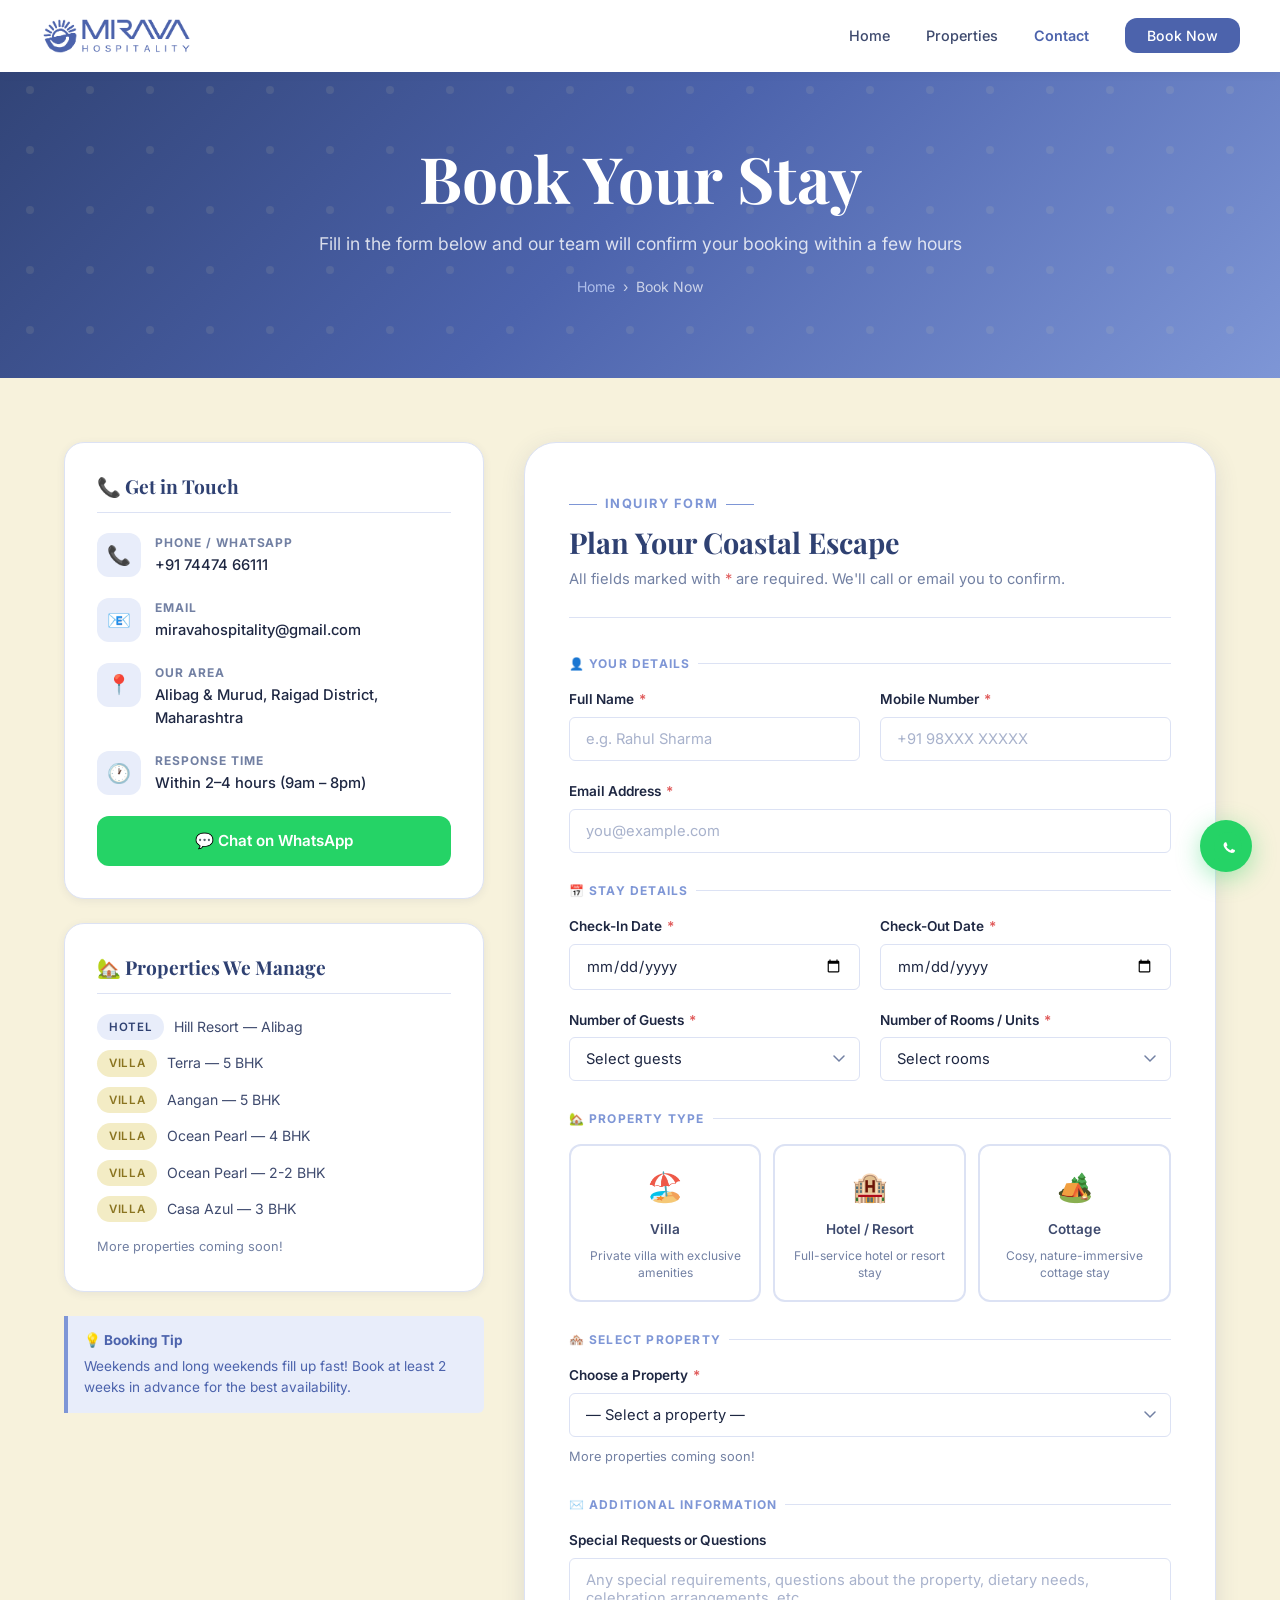
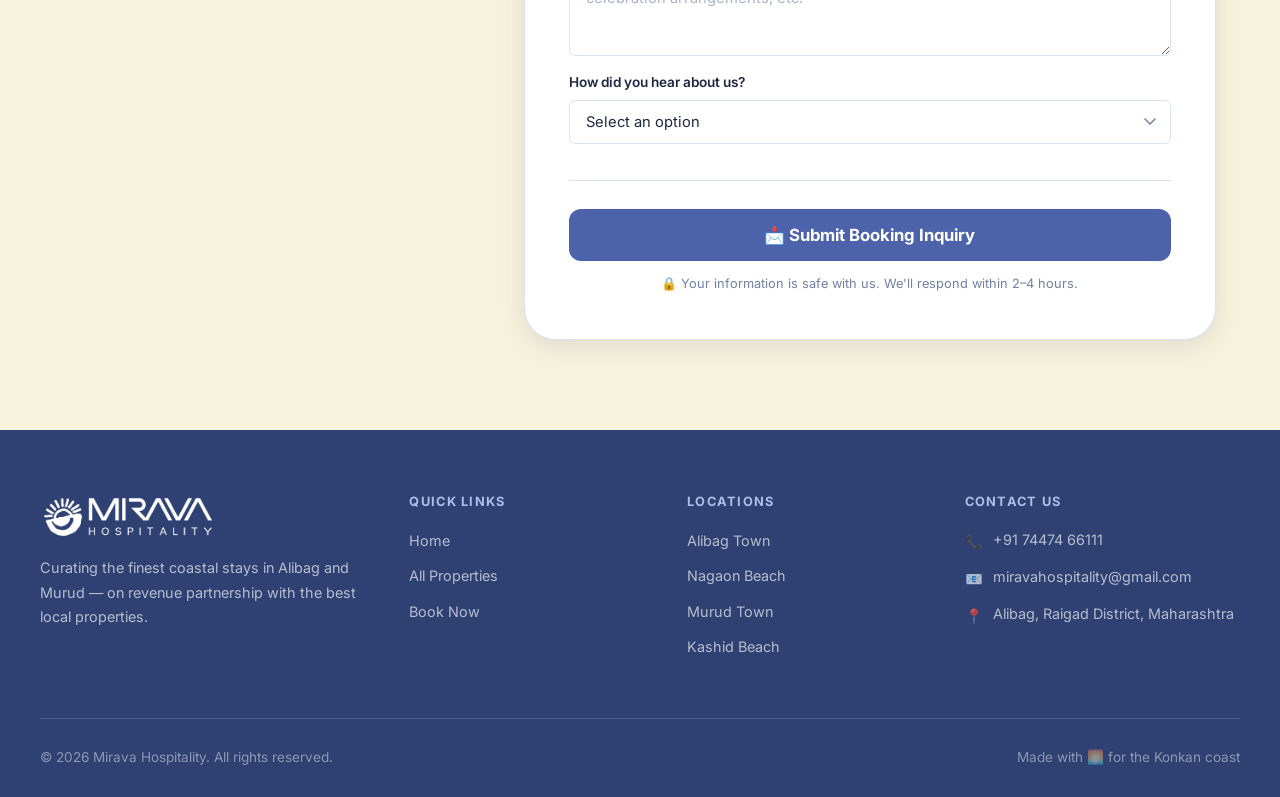
==== commit 3de4ba34: "Implement floating WhatsApp chat button Added a floating WhatsApp button for user chat support." ====
--- a/contact.html
+++ b/contact.html
@@ -503,5 +503,61 @@
       });
     }
   </script>
+
+  <!-- FLOATING WHATSAPP BUTTON -->
+  <a href="https://wa.me/917447466111" class="wa-float" target="_blank" rel="noopener" aria-label="Chat on WhatsApp">
+    <svg viewBox="0 0 32 32" xmlns="http://www.w3.org/2000/svg" class="wa-icon">
+      <path d="M16 0C7.163 0 0 7.163 0 16c0 2.822.736 5.472 2.027 7.773L0 32l8.456-2.01A15.93 15.93 0 0016 32c8.837 0 16-7.163 16-16S24.837 0 16 0z" fill="#25D366"/>
+      <path d="M23.29 20.394c-.32-.16-1.893-.934-2.186-1.04-.293-.107-.507-.16-.72.16-.214.32-.828 1.04-1.015 1.254-.187.214-.373.24-.693.08-.32-.16-1.351-.498-2.573-1.587-.951-.848-1.593-1.895-1.78-2.215-.186-.32-.02-.493.14-.652.144-.143.32-.373.48-.56.16-.186.213-.32.32-.533.107-.214.053-.4-.027-.56-.08-.16-.72-1.734-.987-2.374-.26-.624-.524-.54-.72-.55l-.613-.01c-.214 0-.56.08-.853.4-.294.32-1.12 1.094-1.12 2.667s1.147 3.094 1.307 3.307c.16.214 2.257 3.45 5.47 4.838.764.33 1.361.527 1.826.674.767.244 1.466.21 2.018.127.615-.092 1.893-.774 2.16-1.521.266-.747.266-1.387.186-1.521-.08-.134-.293-.214-.613-.374z" fill="#fff"/>
+    </svg>
+    <span class="wa-label">Chat with us</span>
+  </a>
+
+  <style>
+    .wa-float {
+      position: fixed;
+      bottom: 28px;
+      right: 28px;
+      z-index: 9999;
+      display: flex;
+      align-items: center;
+      gap: 10px;
+      background: #25D366;
+      color: #fff;
+      border-radius: 50px;
+      padding: 12px 20px 12px 14px;
+      box-shadow: 0 6px 24px rgba(37,211,102,0.40);
+      text-decoration: none;
+      font-family: 'Inter', sans-serif;
+      font-size: 0.92rem;
+      font-weight: 600;
+      transition: all 0.3s ease;
+      overflow: hidden;
+      max-width: 52px;
+    }
+    .wa-float:hover {
+      max-width: 200px;
+      background: #1EB258;
+      box-shadow: 0 8px 32px rgba(37,211,102,0.5);
+      transform: translateY(-3px);
+    }
+    .wa-icon {
+      width: 28px;
+      height: 28px;
+      flex-shrink: 0;
+    }
+    .wa-label {
+      white-space: nowrap;
+      opacity: 0;
+      transition: opacity 0.2s ease 0.05s;
+      pointer-events: none;
+    }
+    .wa-float:hover .wa-label { opacity: 1; }
+    @media (max-width: 480px) {
+      .wa-float { bottom: 20px; right: 16px; padding: 12px; border-radius: 50%; max-width: 52px; }
+      .wa-float:hover { max-width: 52px; transform: translateY(-3px); }
+      .wa-float:hover .wa-label { opacity: 0; }
+    }
+  </style>
 </body>
 </html>
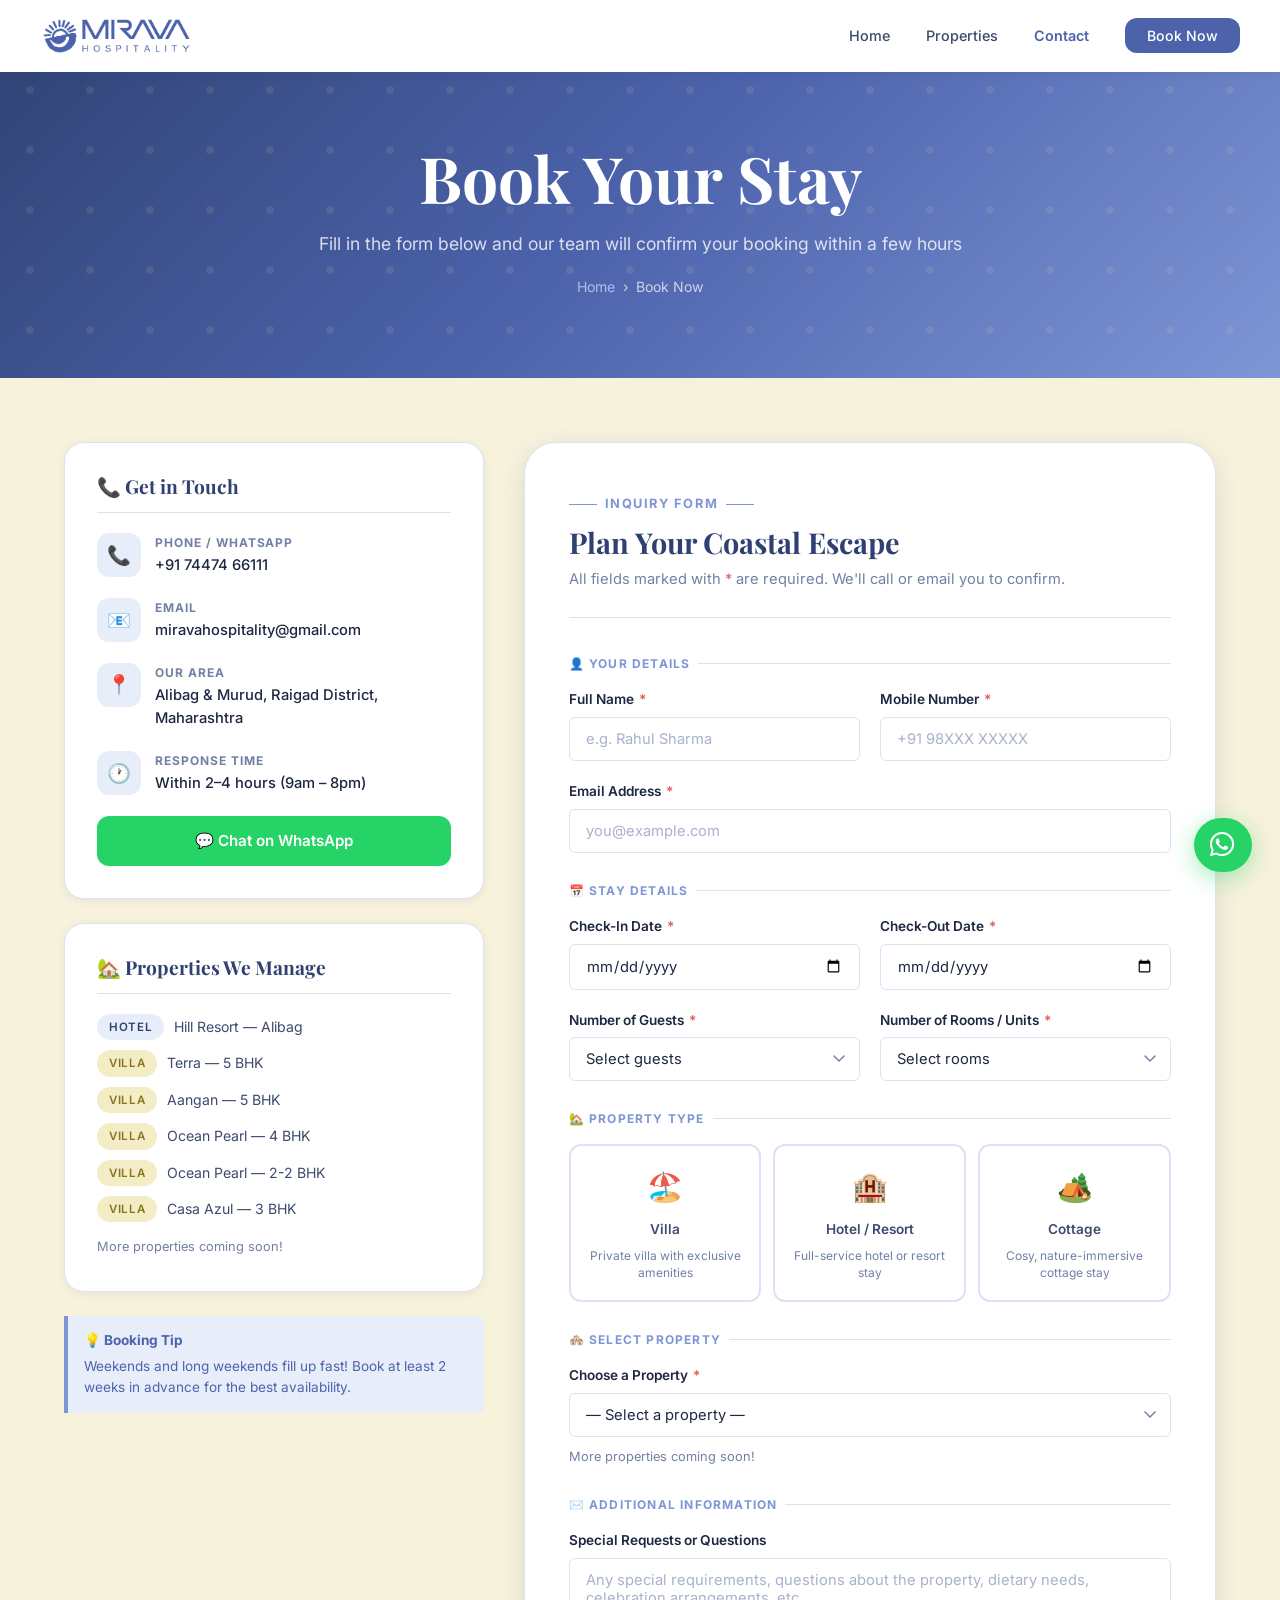
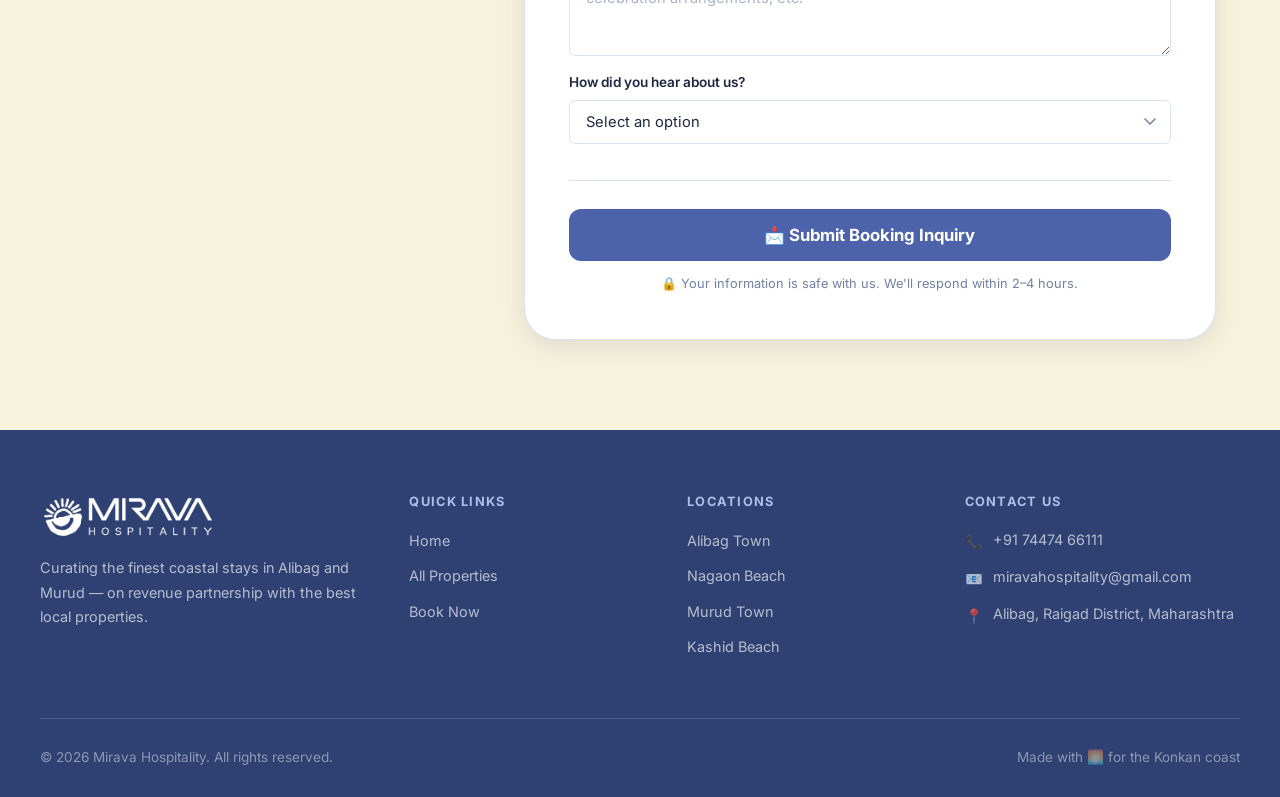
==== commit 7124b659: "Add Font Awesome for WhatsApp icon and update styles" ====
--- a/contact.html
+++ b/contact.html
@@ -9,6 +9,7 @@
   <link rel="icon" type="image/png" sizes="32x32" href="favicon-32x32.png" />
   <link rel="apple-touch-icon" sizes="180x180" href="apple-touch-icon.png" />
   <link rel="stylesheet" href="style.css" />
+  <link rel="stylesheet" href="https://cdnjs.cloudflare.com/ajax/libs/font-awesome/6.5.0/css/all.min.css" />
   <style>
     .booking-section { background: var(--sand); padding: 64px 0 90px; }
     .booking-layout { display: grid; grid-template-columns: 1fr 1.65fr; gap: 40px; align-items: start; }
@@ -504,12 +505,10 @@
     }
   </script>
 
+
   <!-- FLOATING WHATSAPP BUTTON -->
   <a href="https://wa.me/917447466111" class="wa-float" target="_blank" rel="noopener" aria-label="Chat on WhatsApp">
-    <svg viewBox="0 0 32 32" xmlns="http://www.w3.org/2000/svg" class="wa-icon">
-      <path d="M16 0C7.163 0 0 7.163 0 16c0 2.822.736 5.472 2.027 7.773L0 32l8.456-2.01A15.93 15.93 0 0016 32c8.837 0 16-7.163 16-16S24.837 0 16 0z" fill="#25D366"/>
-      <path d="M23.29 20.394c-.32-.16-1.893-.934-2.186-1.04-.293-.107-.507-.16-.72.16-.214.32-.828 1.04-1.015 1.254-.187.214-.373.24-.693.08-.32-.16-1.351-.498-2.573-1.587-.951-.848-1.593-1.895-1.78-2.215-.186-.32-.02-.493.14-.652.144-.143.32-.373.48-.56.16-.186.213-.32.32-.533.107-.214.053-.4-.027-.56-.08-.16-.72-1.734-.987-2.374-.26-.624-.524-.54-.72-.55l-.613-.01c-.214 0-.56.08-.853.4-.294.32-1.12 1.094-1.12 2.667s1.147 3.094 1.307 3.307c.16.214 2.257 3.45 5.47 4.838.764.33 1.361.527 1.826.674.767.244 1.466.21 2.018.127.615-.092 1.893-.774 2.16-1.521.266-.747.266-1.387.186-1.521-.08-.134-.293-.214-.613-.374z" fill="#fff"/>
-    </svg>
+    <i class="fa-brands fa-whatsapp wa-icon"></i>
     <span class="wa-label">Chat with us</span>
   </a>
 
@@ -525,7 +524,7 @@
       background: #25D366;
       color: #fff;
       border-radius: 50px;
-      padding: 12px 20px 12px 14px;
+      padding: 13px 20px 13px 16px;
       box-shadow: 0 6px 24px rgba(37,211,102,0.40);
       text-decoration: none;
       font-family: 'Inter', sans-serif;
@@ -533,7 +532,7 @@
       font-weight: 600;
       transition: all 0.3s ease;
       overflow: hidden;
-      max-width: 52px;
+      max-width: 58px;
     }
     .wa-float:hover {
       max-width: 200px;
@@ -542,9 +541,9 @@
       transform: translateY(-3px);
     }
     .wa-icon {
-      width: 28px;
-      height: 28px;
+      font-size: 1.75rem;
       flex-shrink: 0;
+      line-height: 1;
     }
     .wa-label {
       white-space: nowrap;
@@ -554,8 +553,8 @@
     }
     .wa-float:hover .wa-label { opacity: 1; }
     @media (max-width: 480px) {
-      .wa-float { bottom: 20px; right: 16px; padding: 12px; border-radius: 50%; max-width: 52px; }
-      .wa-float:hover { max-width: 52px; transform: translateY(-3px); }
+      .wa-float { bottom: 20px; right: 16px; padding: 13px; border-radius: 50%; max-width: 58px; }
+      .wa-float:hover { max-width: 58px; transform: translateY(-3px); }
       .wa-float:hover .wa-label { opacity: 0; }
     }
   </style>
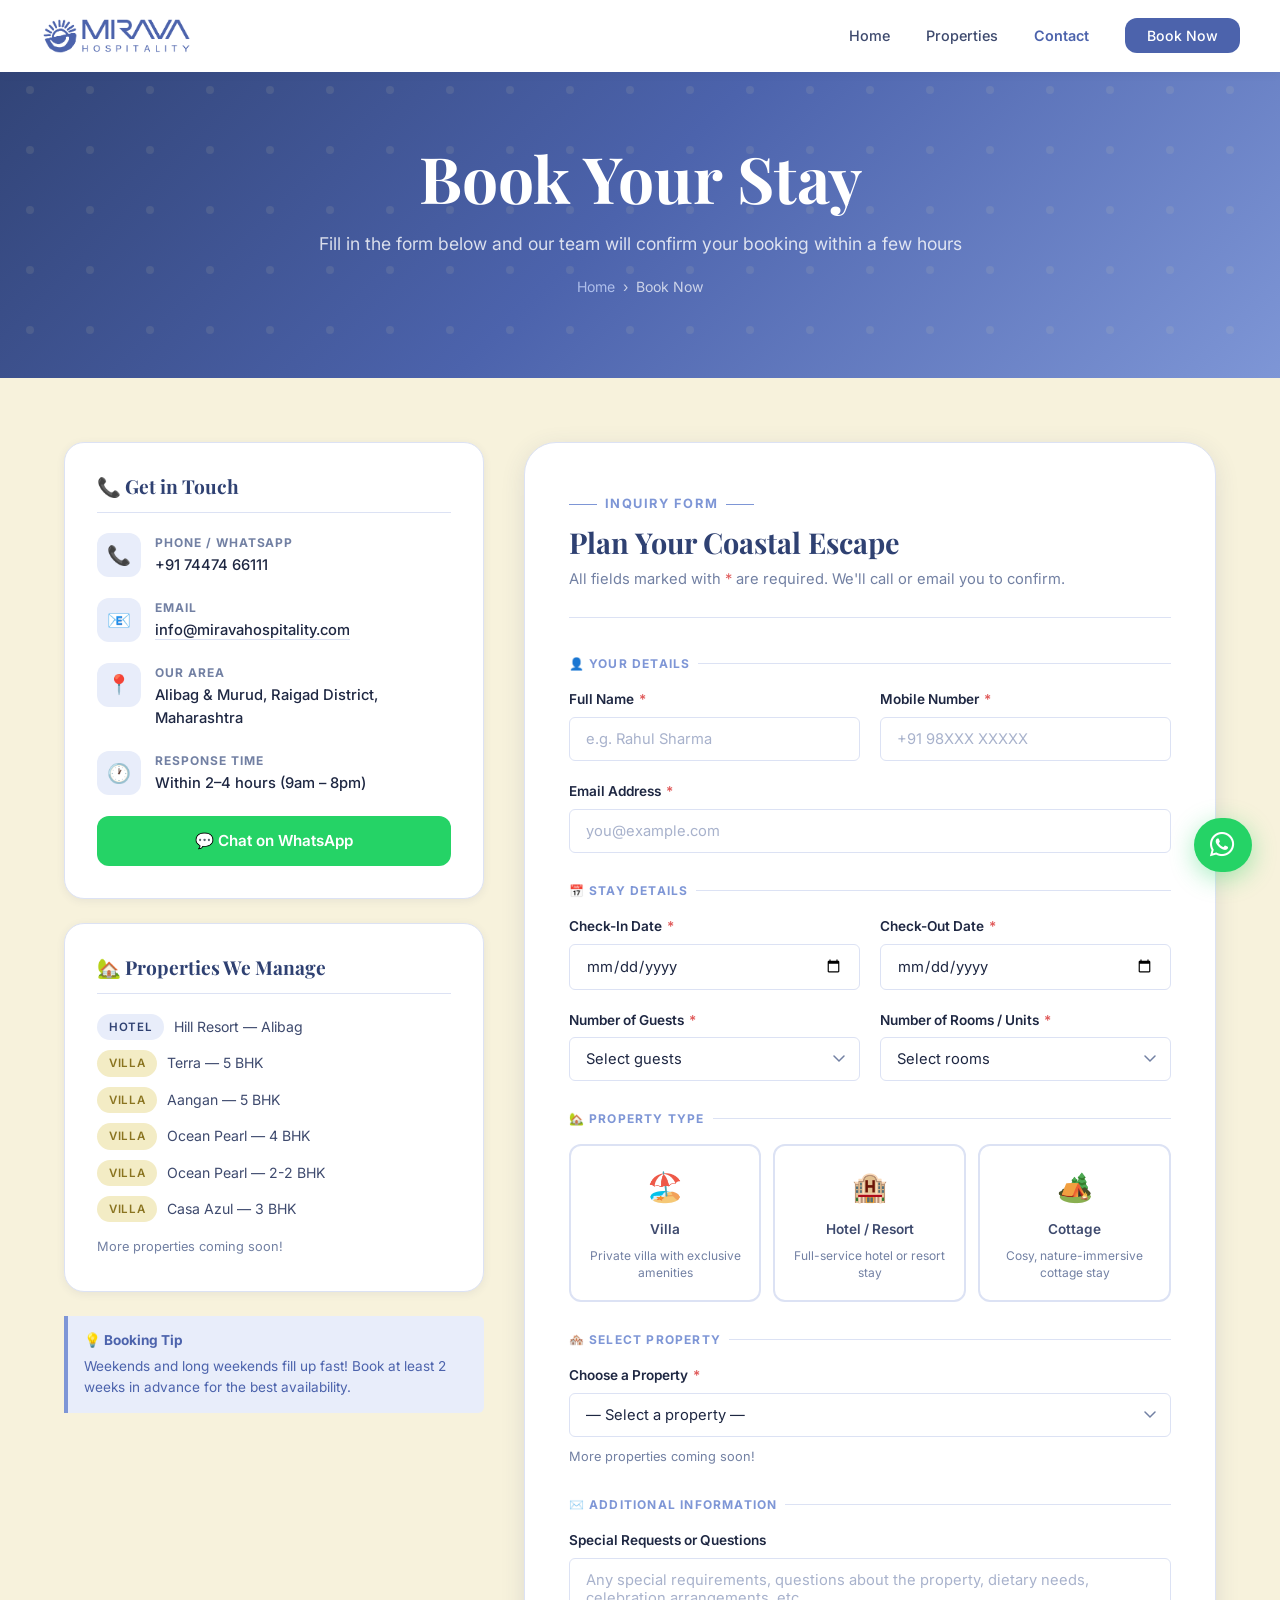
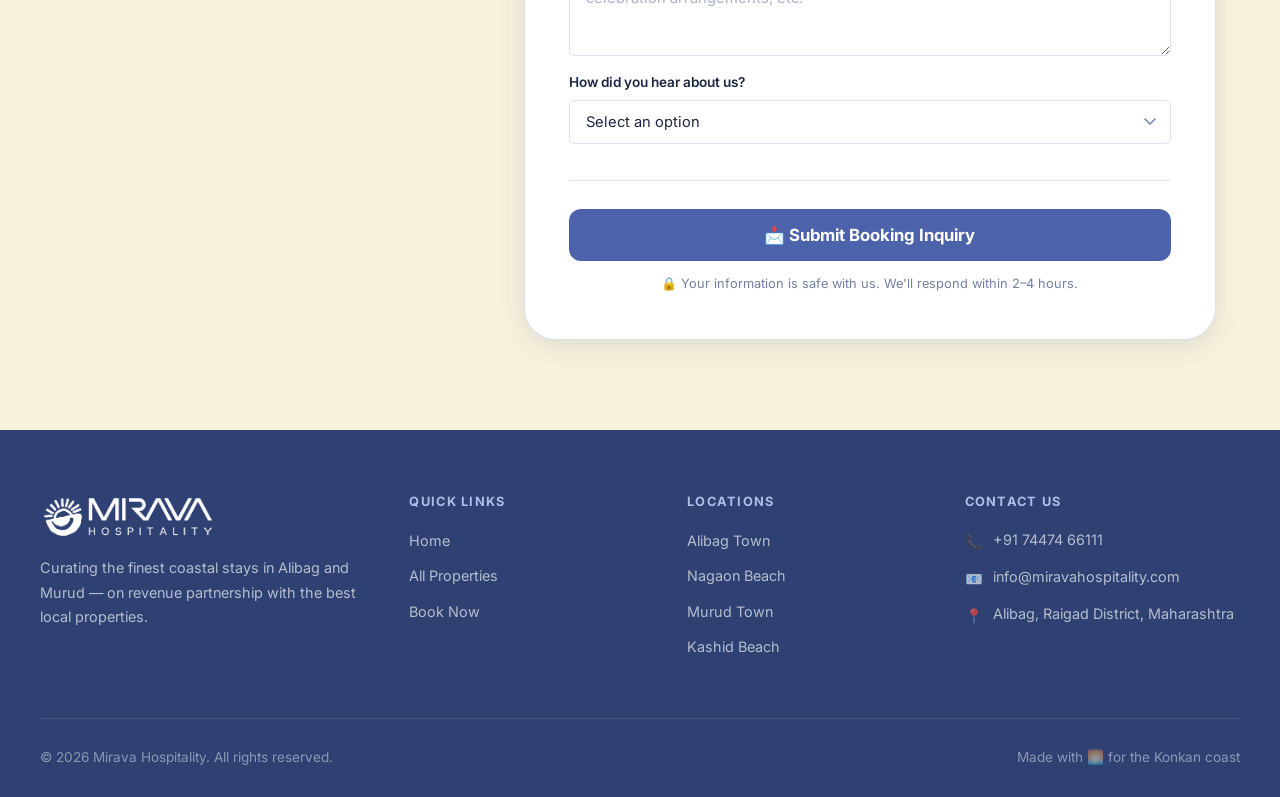
==== commit 117c08ef: "Update contact email to new address with mailto link" ====
--- a/contact.html
+++ b/contact.html
@@ -127,7 +127,7 @@
               <div class="contact-detail-icon">📧</div>
               <div class="contact-detail-text">
                 <div class="label">Email</div>
-                <div class="value">miravahospitality@gmail.com</div>
+                <div class="value"><a href="mailto:info@miravahospitality.com" style="color:var(--text-dark);text-decoration:none;border-bottom:1px solid var(--border);transition:var(--transition);">info@miravahospitality.com</a></div>
               </div>
             </div>
             <div class="contact-detail">
@@ -376,7 +376,7 @@
       <div class="footer-col">
         <h4>Contact Us</h4>
         <div class="contact-item"><span>📞</span><span>+91 74474 66111</span></div>
-        <div class="contact-item"><span>📧</span><span>miravahospitality@gmail.com</span></div>
+        <div class="contact-item"><span>📧</span><a href="mailto:info@miravahospitality.com" style="color:rgba(255,255,255,0.65);text-decoration:none;transition:var(--transition);" onmouseover="this.style.color='#fff'" onmouseout="this.style.color='rgba(255,255,255,0.65)'">info@miravahospitality.com</a></div>
         <div class="contact-item"><span>📍</span><span>Alibag, Raigad District, Maharashtra</span></div>
       </div>
     </div>
